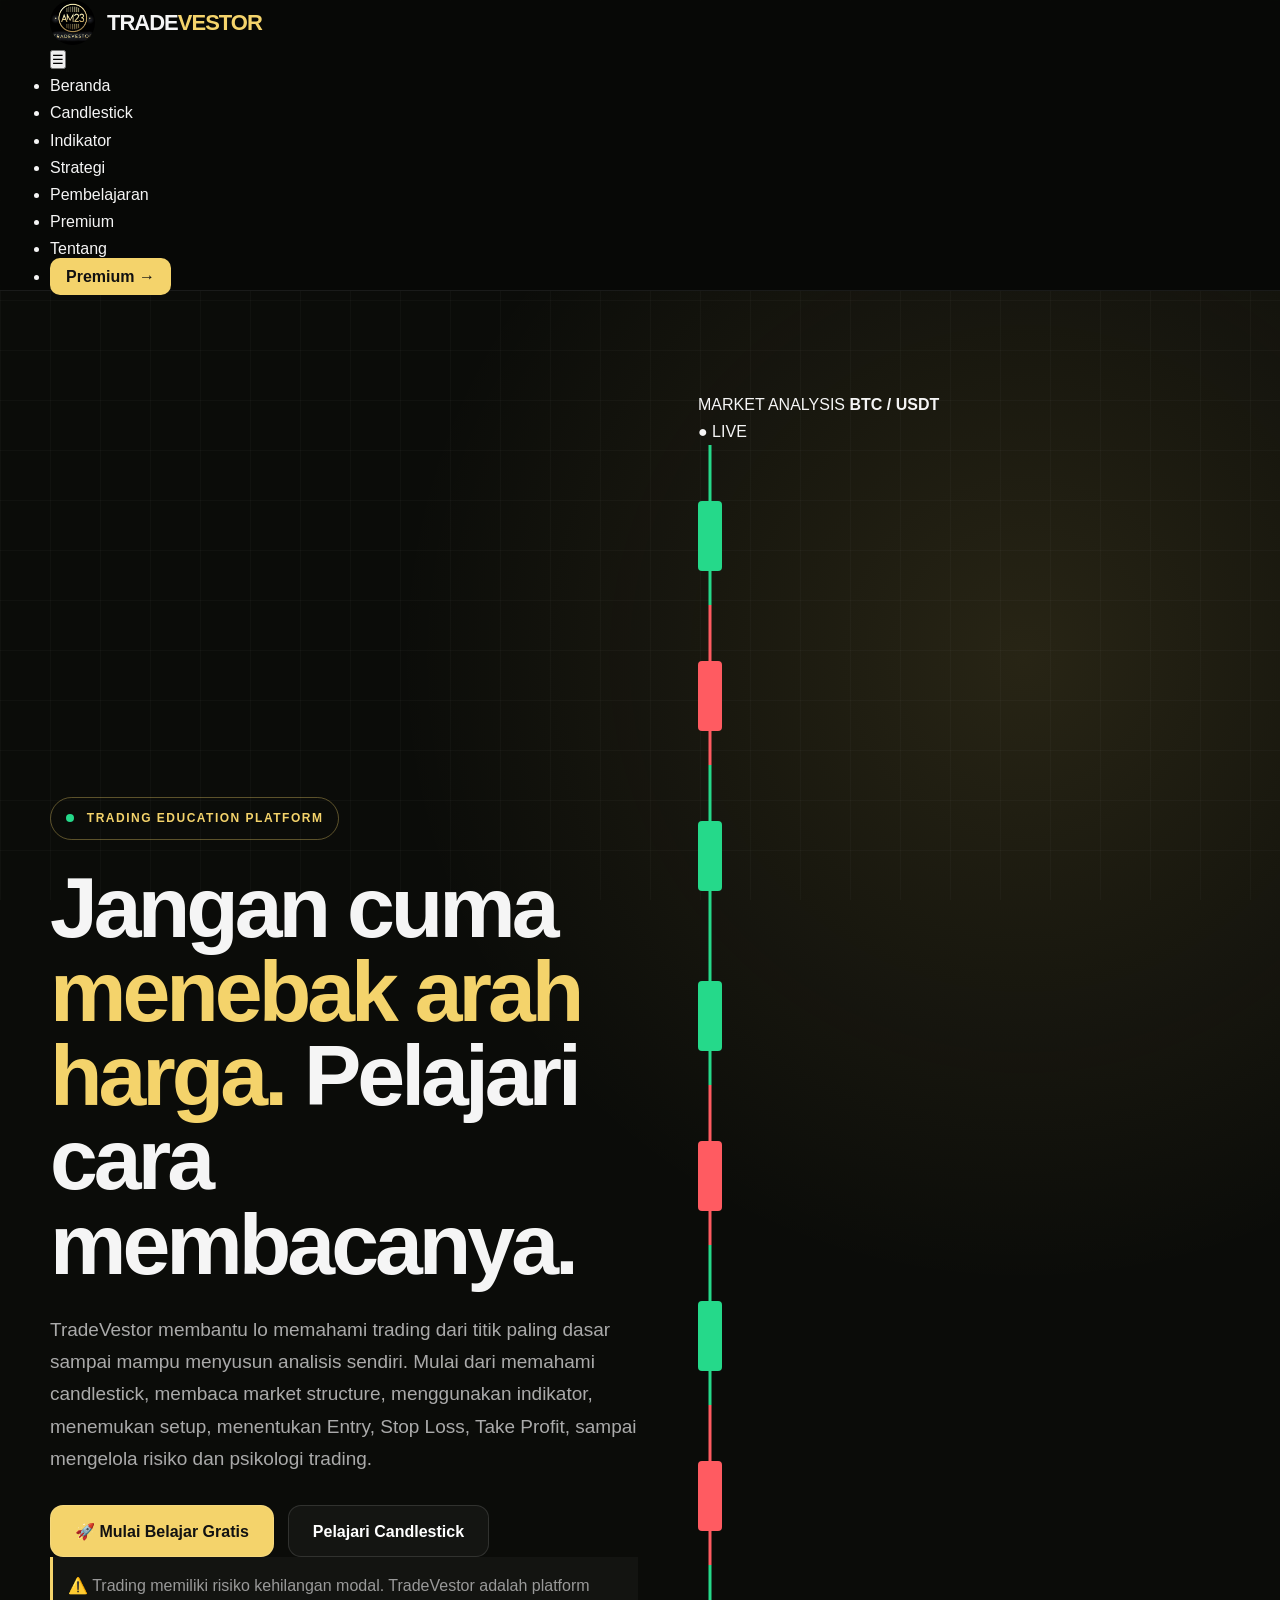
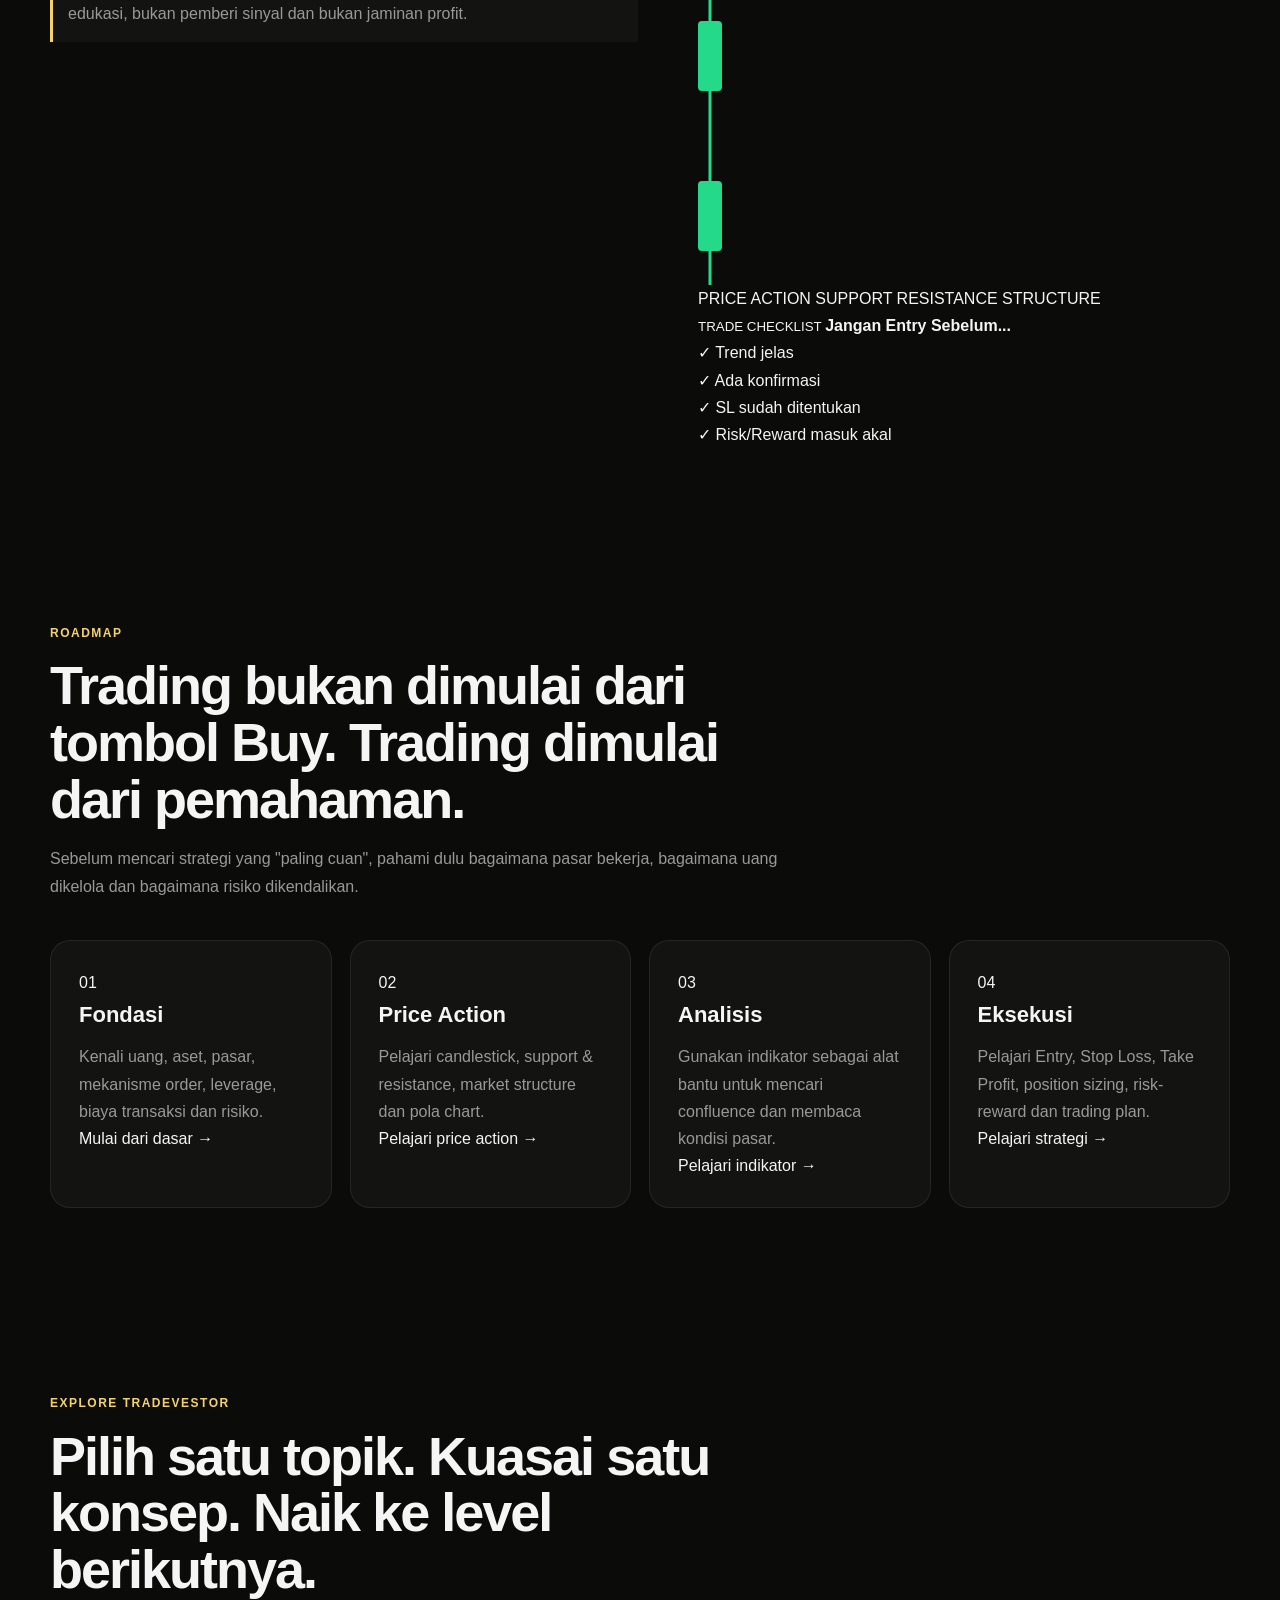
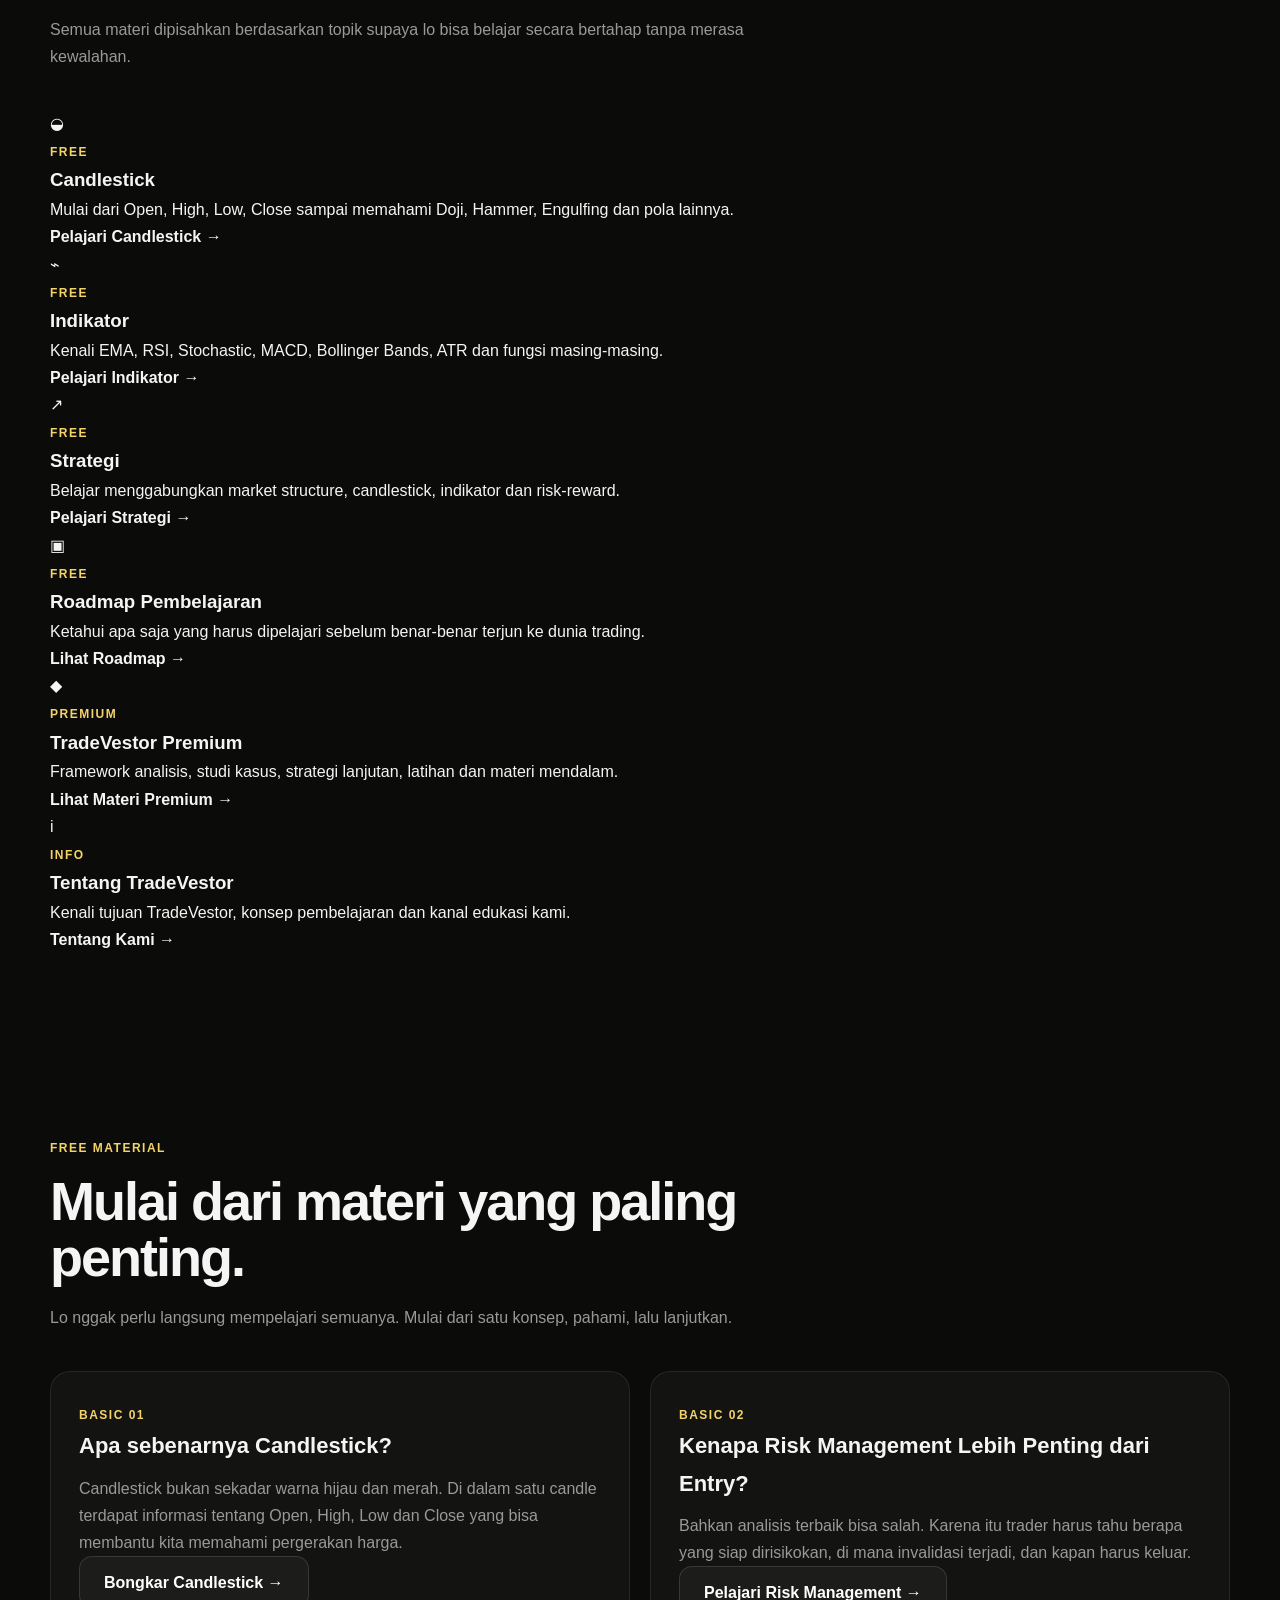
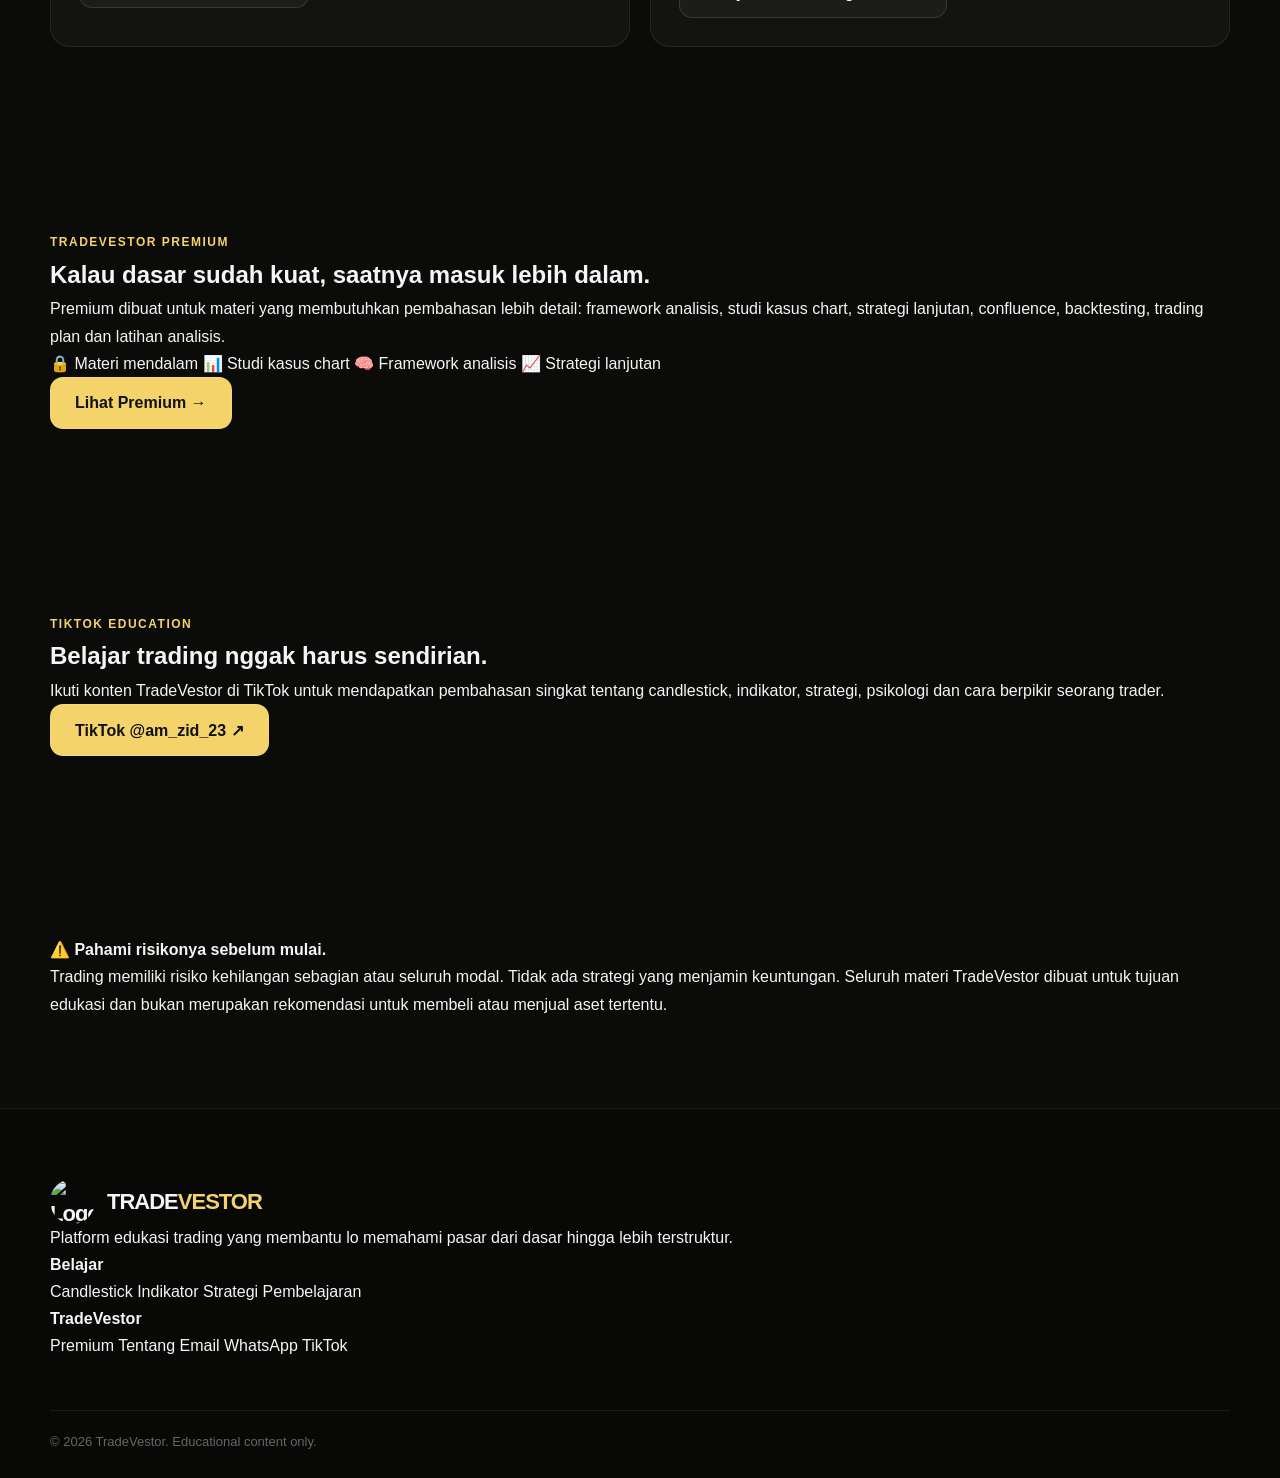
==== index.html @ 6dc88d43 "Update index.html Signed-off-by: Master023 <113614652+Master023@users.noreply.github.com>" ====
<!doctype html>
<html lang="id">
<head>
  <meta charset="UTF-8">
  <meta name="viewport" content="width=device-width, initial-scale=1.0">

  <title>TradeVestor — Belajar Trading dari Nol</title>

  <meta
    name="description"
    content="TradeVestor adalah platform edukasi trading untuk belajar candlestick, indikator, strategi, risk management, entry, Stop Loss, Take Profit dan psikologi trading dari dasar hingga tingkat lanjut."
  >

  <meta name="theme-color" content="#07070b">

  <link rel="icon" href="logo.jpg">
  <link rel="stylesheet" href="css/style.css">
</head>

<body>

<!-- =====================================================
     NAVBAR
===================================================== -->

<header class="navbar">

  <div class="container nav-container">

    <a href="index.html" class="brand">

      <img
        src="logo.jpg"
        alt="Logo TradeVestor"
      >

      <span>
        TRADE<b>VESTOR</b>
      </span>

    </a>

    <button
      class="menu-btn"
      id="menuBtn"
      aria-label="Buka menu"
    >
      ☰
    </button>

    <nav>

      <ul
        class="nav-links"
        id="navLinks"
      >

        <li>
          <a
            class="active"
            href="index.html"
          >
            Beranda
          </a>
        </li>

        <li>
          <a href="candlestick.html">
            Candlestick
          </a>
        </li>

        <li>
          <a href="indikator.html">
            Indikator
          </a>
        </li>

        <li>
          <a href="strategi.html">
            Strategi
          </a>
        </li>

        <li>
          <a href="pembelajaran.html">
            Pembelajaran
          </a>
        </li>

        <li>
          <a href="premium.html">
            Premium
          </a>
        </li>

        <li>
          <a href="tentang.html">
            Tentang
          </a>
        </li>

        <li>
          <a
            href="premium.html"
            class="nav-cta"
          >
            Premium →
          </a>
        </li>

      </ul>

    </nav>

  </div>

</header>


<!-- =====================================================
     MAIN
===================================================== -->

<main>


<!-- =====================================================
     HERO
===================================================== -->

<section class="hero">

  <div class="container hero-grid">

    <div class="hero-content reveal">

      <div class="eyebrow">

        <span class="dot"></span>

        TRADING EDUCATION PLATFORM

      </div>


      <h1>

        Jangan cuma
        <span class="gradient">
          menebak arah harga.
        </span>

        Pelajari cara membacanya.

      </h1>


      <p class="lead">

        TradeVestor membantu lo memahami trading
        dari titik paling dasar sampai mampu
        menyusun analisis sendiri.

        Mulai dari memahami candlestick,
        membaca market structure, menggunakan
        indikator, menemukan setup, menentukan
        Entry, Stop Loss, Take Profit,
        sampai mengelola risiko dan psikologi trading.

      </p>


      <div class="actions">

        <a
          href="pembelajaran.html"
          class="btn btn-primary"
        >
          🚀 Mulai Belajar Gratis
        </a>


        <a
          href="candlestick.html"
          class="btn btn-secondary"
        >
          Pelajari Candlestick
        </a>

      </div>


      <div class="notice">

        ⚠️ Trading memiliki risiko kehilangan modal.
        TradeVestor adalah platform edukasi,
        bukan pemberi sinyal dan bukan jaminan profit.

      </div>

    </div>


    <!-- HERO VISUAL -->

    <div class="hero-visual reveal">

      <div class="chart-card">

        <div class="chart-header">

          <div>

            <span>
              MARKET ANALYSIS
            </span>

            <strong>
              BTC / USDT
            </strong>

          </div>

          <div class="chart-status">
            ● LIVE
          </div>

        </div>


        <div class="chart-area">

          <div class="chart-grid"></div>


          <!-- Candle 1 -->

          <div class="candle candle-1">
            <span class="wick"></span>
            <span class="body"></span>
          </div>


          <!-- Candle 2 -->

          <div class="candle candle-2 red">
            <span class="wick"></span>
            <span class="body"></span>
          </div>


          <!-- Candle 3 -->

          <div class="candle candle-3">
            <span class="wick"></span>
            <span class="body"></span>
          </div>


          <!-- Candle 4 -->

          <div class="candle candle-4">
            <span class="wick"></span>
            <span class="body"></span>
          </div>


          <!-- Candle 5 -->

          <div class="candle candle-5 red">
            <span class="wick"></span>
            <span class="body"></span>
          </div>


          <!-- Candle 6 -->

          <div class="candle candle-6">
            <span class="wick"></span>
            <span class="body"></span>
          </div>


          <!-- Candle 7 -->

          <div class="candle candle-7 red">
            <span class="wick"></span>
            <span class="body"></span>
          </div>


          <!-- Candle 8 -->

          <div class="candle candle-8">
            <span class="wick"></span>
            <span class="body"></span>
          </div>


          <!-- Candle 9 -->

          <div class="candle candle-9">
            <span class="wick"></span>
            <span class="body"></span>
          </div>


          <div class="chart-line"></div>


          <div class="chart-point point-1"></div>
          <div class="chart-point point-2"></div>
          <div class="chart-point point-3"></div>

        </div>


        <div class="chart-footer">

          <span>
            PRICE ACTION
          </span>

          <span>
            SUPPORT
          </span>

          <span>
            RESISTANCE
          </span>

          <span>
            STRUCTURE
          </span>

        </div>

      </div>


      <!-- Floating Analysis Card -->

      <div class="floating-analysis">

        <small>
          TRADE CHECKLIST
        </small>

        <strong>
          Jangan Entry Sebelum...
        </strong>

        <div class="check">
          ✓ Trend jelas
        </div>

        <div class="check">
          ✓ Ada konfirmasi
        </div>

        <div class="check">
          ✓ SL sudah ditentukan
        </div>

        <div class="check">
          ✓ Risk/Reward masuk akal
        </div>

      </div>

    </div>

  </div>

</section>


<!-- =====================================================
     LEARNING PATH
===================================================== -->

<section class="section">

  <div class="container">

    <div class="section-head reveal">

      <span class="kicker">
        ROADMAP
      </span>

      <h2>
        Trading bukan dimulai dari tombol Buy.
        Trading dimulai dari pemahaman.
      </h2>

      <p>

        Sebelum mencari strategi yang "paling cuan",
        pahami dulu bagaimana pasar bekerja,
        bagaimana uang dikelola dan bagaimana
        risiko dikendalikan.

      </p>

    </div>


    <div class="grid-4">


      <div class="card reveal">

        <div class="number">
          01
        </div>

        <h3>
          Fondasi
        </h3>

        <p>

          Kenali uang, aset, pasar,
          mekanisme order, leverage,
          biaya transaksi dan risiko.

        </p>

        <a href="pembelajaran.html">
          Mulai dari dasar →
        </a>

      </div>


      <div class="card reveal">

        <div class="number">
          02
        </div>

        <h3>
          Price Action
        </h3>

        <p>

          Pelajari candlestick,
          support & resistance,
          market structure dan
          pola chart.

        </p>

        <a href="candlestick.html">
          Pelajari price action →
        </a>

      </div>


      <div class="card reveal">

        <div class="number">
          03
        </div>

        <h3>
          Analisis
        </h3>

        <p>

          Gunakan indikator sebagai
          alat bantu untuk mencari
          confluence dan membaca kondisi pasar.

        </p>

        <a href="indikator.html">
          Pelajari indikator →
        </a>

      </div>


      <div class="card reveal">

        <div class="number">
          04
        </div>

        <h3>
          Eksekusi
        </h3>

        <p>

          Pelajari Entry, Stop Loss,
          Take Profit, position sizing,
          risk-reward dan trading plan.

        </p>

        <a href="strategi.html">
          Pelajari strategi →
        </a>

      </div>

    </div>

  </div>

</section>


<!-- =====================================================
     MENU BELAJAR
===================================================== -->

<section class="section section-dark">

  <div class="container">

    <div class="section-head reveal">

      <span class="kicker">
        EXPLORE TRADEVESTOR
      </span>

      <h2>
        Pilih satu topik.
        Kuasai satu konsep.
        Naik ke level berikutnya.
      </h2>

      <p>

        Semua materi dipisahkan berdasarkan
        topik supaya lo bisa belajar secara
        bertahap tanpa merasa kewalahan.

      </p>

    </div>


    <div class="learning-grid">


      <!-- CANDLESTICK -->

      <a
        href="candlestick.html"
        class="learning-card reveal"
      >

        <div class="learning-icon">
          ◒
        </div>

        <span class="tag">
          FREE
        </span>

        <h3>
          Candlestick
        </h3>

        <p>

          Mulai dari Open, High, Low,
          Close sampai memahami Doji,
          Hammer, Engulfing dan pola lainnya.

        </p>

        <strong>
          Pelajari Candlestick →
        </strong>

      </a>


      <!-- INDIKATOR -->

      <a
        href="indikator.html"
        class="learning-card reveal"
      >

        <div class="learning-icon">
          ⌁
        </div>

        <span class="tag">
          FREE
        </span>

        <h3>
          Indikator
        </h3>

        <p>

          Kenali EMA, RSI, Stochastic,
          MACD, Bollinger Bands, ATR
          dan fungsi masing-masing.

        </p>

        <strong>
          Pelajari Indikator →
        </strong>

      </a>


      <!-- STRATEGI -->

      <a
        href="strategi.html"
        class="learning-card reveal"
      >

        <div class="learning-icon">
          ↗
        </div>

        <span class="tag">
          FREE
        </span>

        <h3>
          Strategi
        </h3>

        <p>

          Belajar menggabungkan
          market structure, candlestick,
          indikator dan risk-reward.

        </p>

        <strong>
          Pelajari Strategi →
        </strong>

      </a>


      <!-- PEMBELAJARAN -->

      <a
        href="pembelajaran.html"
        class="learning-card reveal"
      >

        <div class="learning-icon">
          ▣
        </div>

        <span class="tag">
          FREE
        </span>

        <h3>
          Roadmap Pembelajaran
        </h3>

        <p>

          Ketahui apa saja yang harus
          dipelajari sebelum benar-benar
          terjun ke dunia trading.

        </p>

        <strong>
          Lihat Roadmap →
        </strong>

      </a>


      <!-- PREMIUM -->

      <a
        href="premium.html"
        class="learning-card premium-card reveal"
      >

        <div class="learning-icon">
          ◆
        </div>

        <span class="tag premium-tag">
          PREMIUM
        </span>

        <h3>
          TradeVestor Premium
        </h3>

        <p>

          Framework analisis,
          studi kasus, strategi lanjutan,
          latihan dan materi mendalam.

        </p>

        <strong>
          Lihat Materi Premium →
        </strong>

      </a>


      <!-- TENTANG -->

      <a
        href="tentang.html"
        class="learning-card reveal"
      >

        <div class="learning-icon">
          i
        </div>

        <span class="tag">
          INFO
        </span>

        <h3>
          Tentang TradeVestor
        </h3>

        <p>

          Kenali tujuan TradeVestor,
          konsep pembelajaran dan
          kanal edukasi kami.

        </p>

        <strong>
          Tentang Kami →
        </strong>

      </a>

    </div>

  </div>

</section>


<!-- =====================================================
     FREE MATERIAL
===================================================== -->

<section class="section">

  <div class="container">

    <div class="section-head reveal">

      <span class="kicker">
        FREE MATERIAL
      </span>

      <h2>
        Mulai dari materi yang
        paling penting.
      </h2>

      <p>

        Lo nggak perlu langsung mempelajari
        semuanya. Mulai dari satu konsep,
        pahami, lalu lanjutkan.

      </p>

    </div>


    <div class="split">


      <article class="article reveal">

        <span class="tag">
          BASIC 01
        </span>

        <h3>
          Apa sebenarnya Candlestick?
        </h3>

        <p>

          Candlestick bukan sekadar warna
          hijau dan merah.

          Di dalam satu candle terdapat
          informasi tentang Open, High,
          Low dan Close yang bisa membantu
          kita memahami pergerakan harga.

        </p>

        <a
          href="candlestick.html"
          class="btn btn-secondary"
        >
          Bongkar Candlestick →
        </a>

      </article>


      <article class="article reveal">

        <span class="tag">
          BASIC 02
        </span>

        <h3>
          Kenapa Risk Management
          Lebih Penting dari Entry?
        </h3>

        <p>

          Bahkan analisis terbaik bisa salah.

          Karena itu trader harus tahu
          berapa yang siap dirisikokan,
          di mana invalidasi terjadi,
          dan kapan harus keluar.

        </p>

        <a
          href="strategi.html#risk"
          class="btn btn-secondary"
        >
          Pelajari Risk Management →
        </a>

      </article>

    </div>

  </div>

</section>


<!-- =====================================================
     PREMIUM TEASER
===================================================== -->

<section class="section premium-section">

  <div class="container">

    <div class="premium-box reveal">

      <span class="kicker">
        TRADEVESTOR PREMIUM
      </span>

      <h2>
        Kalau dasar sudah kuat,
        saatnya masuk lebih dalam.
      </h2>

      <p>

        Premium dibuat untuk materi yang
        membutuhkan pembahasan lebih detail:

        framework analisis, studi kasus chart,
        strategi lanjutan, confluence,
        backtesting, trading plan dan
        latihan analisis.

      </p>


      <div class="premium-features">

        <span>🔒 Materi mendalam</span>

        <span>📊 Studi kasus chart</span>

        <span>🧠 Framework analisis</span>

        <span>📈 Strategi lanjutan</span>

      </div>


      <a
        href="premium.html"
        class="btn btn-primary"
      >
        Lihat Premium →
      </a>

    </div>

  </div>

</section>


<!-- =====================================================
     TIKTOK
===================================================== -->

<section class="section">

  <div class="container">

    <div class="social-box reveal">

      <div>

        <span class="kicker">
          TIKTOK EDUCATION
        </span>

        <h2>
          Belajar trading
          nggak harus sendirian.
        </h2>

        <p>

          Ikuti konten TradeVestor di TikTok
          untuk mendapatkan pembahasan singkat
          tentang candlestick, indikator,
          strategi, psikologi dan cara berpikir
          seorang trader.

        </p>

      </div>


      <a
        href="https://www.tiktok.com/@am_zid_23"
        target="_blank"
        rel="noopener"
        class="btn btn-primary"
      >
        TikTok @am_zid_23 ↗
      </a>

    </div>

  </div>

</section>


<!-- =====================================================
     DISCLAIMER
===================================================== -->

<section class="section disclaimer-section">

  <div class="container">

    <div class="disclaimer">

      <strong>
        ⚠️ Pahami risikonya sebelum mulai.
      </strong>

      <p>

        Trading memiliki risiko kehilangan
        sebagian atau seluruh modal.
        Tidak ada strategi yang menjamin
        keuntungan.

        Seluruh materi TradeVestor dibuat
        untuk tujuan edukasi dan bukan
        merupakan rekomendasi untuk membeli
        atau menjual aset tertentu.

      </p>

    </div>

  </div>

</section>

</main>


<!-- =====================================================
     FOOTER
===================================================== -->

<footer>

  <div class="container">

    <div class="footer-grid">


      <div class="footer-brand">

        <a
          href="index.html"
          class="brand"
        >

          <img
            src="assets/logo.jpg"
            alt="Logo TradeVestor"
          >

          <span>
            TRADE<b>VESTOR</b>
          </span>

        </a>


        <p>

          Platform edukasi trading
          yang membantu lo memahami pasar
          dari dasar hingga lebih terstruktur.

        </p>

      </div>


      <div>

        <h4>
          Belajar
        </h4>

        <a href="candlestick.html">
          Candlestick
        </a>

        <a href="indikator.html">
          Indikator
        </a>

        <a href="strategi.html">
          Strategi
        </a>

        <a href="pembelajaran.html">
          Pembelajaran
        </a>

      </div>


      <div>

        <h4>
          TradeVestor
        </h4>

        <a href="premium.html">
          Premium
        </a>

        <a href="tentang.html">
          Tentang
        </a>

        <a
          href="mailto:startingfromzero95@gmail.com"
        >
          Email
        </a>

        <a
          href="https://wa.me/6285872061255"
          target="_blank"
          rel="noopener"
        >
          WhatsApp
        </a>

        <a
          href="https://www.tiktok.com/@am_zid_23"
          target="_blank"
          rel="noopener"
        >
          TikTok
        </a>

      </div>

    </div>


    <div class="copyright">

      © 2026 TradeVestor.
      Educational content only.

    </div>

  </div>

</footer>


<!-- =====================================================
     JAVASCRIPT
===================================================== -->

<script src="js/script.js"></script>

</body>
</html>
---- css/style.css ----
* {
    box-sizing: border-box;
    margin: 0;
    padding: 0;
}

html {
    scroll-behavior: smooth;
}

body {
    font-family: Arial, Helvetica, sans-serif;
    background: #0b0c09;
    color: #f5f5f5;
    line-height: 1.7;
}

a {
    color: inherit;
    text-decoration: none;
}

img {
    max-width: 100%;
    display: block;
}

.container {
    width: min(1180px, calc(100% - 40px));
    margin: auto;
}

/* =========================
   NAVBAR
========================= */

header {
    position: sticky;
    top: 0;
    z-index: 1000;
    background: rgba(8, 9, 7, .94);
    border-bottom: 1px solid rgba(255,255,255,.08);
    backdrop-filter: blur(15px);
}

.nav {
    min-height: 76px;
    display: flex;
    align-items: center;
    justify-content: space-between;
    gap: 20px;
}

.brand {
    display: flex;
    align-items: center;
    gap: 12px;
    font-size: 22px;
    font-weight: 900;
    letter-spacing: -1px;
}

.brand img {
    width: 45px;
    height: 45px;
    object-fit: cover;
    border-radius: 50%;
}

.brand b {
    color: #f4d36b;
}

.navlinks {
    list-style: none;
    display: flex;
    align-items: center;
    gap: 22px;
}

.navlinks a {
    color: #ddd;
    font-size: 14px;
    transition: .25s;
}

.navlinks a:hover,
.navlinks .active {
    color: #f4d36b;
}

.nav-cta {
    padding: 10px 16px;
    border-radius: 10px;
    background: #f4d36b;
    color: #111 !important;
    font-weight: 700;
}

.menu {
    display: none;
    border: 0;
    background: transparent;
    color: white;
    font-size: 30px;
    cursor: pointer;
}

/* =========================
   HERO
========================= */

.hero {
    padding: 100px 0 80px;
    background:
        radial-gradient(circle at 80% 20%, rgba(244,211,107,.12), transparent 35%),
        #0b0c09;
}

.hero-grid {
    display: grid;
    grid-template-columns: 1.05fr .95fr;
    align-items: center;
    gap: 60px;
}

.eyebrow,
.kicker,
.tag {
    display: inline-block;
    color: #f4d36b;
    font-weight: 800;
    text-transform: uppercase;
    letter-spacing: 1.5px;
    font-size: 12px;
}

.eyebrow {
    padding: 10px 15px;
    border: 1px solid rgba(244,211,107,.35);
    border-radius: 999px;
}

.dot {
    display: inline-block;
    width: 8px;
    height: 8px;
    margin-right: 8px;
    border-radius: 50%;
    background: #25d98a;
}

h1 {
    margin-top: 25px;
    font-size: clamp(48px, 7vw, 86px);
    line-height: .98;
    letter-spacing: -4px;
}

.gradient {
    color: #f4d36b;
}

.lead {
    margin-top: 28px;
    max-width: 700px;
    color: #aaa;
    font-size: 19px;
}

.actions {
    display: flex;
    flex-wrap: wrap;
    gap: 14px;
    margin-top: 30px;
}

.btn {
    display: inline-flex;
    justify-content: center;
    align-items: center;
    min-height: 52px;
    padding: 0 24px;
    border-radius: 13px;
    font-weight: 800;
    cursor: pointer;
    border: 1px solid rgba(255,255,255,.12);
}

.btn-primary {
    background: #f4d36b;
    color: #111;
}

.btn-secondary {
    background: rgba(255,255,255,.04);
    color: white;
}

.btn-outline {
    background: transparent;
    color: white;
}

.notice {
    padding: 15px;
    border-left: 3px solid #f4d36b;
    color: #999;
    background: rgba(255,255,255,.03);
}

/* =========================
   CHART
========================= */

.hero-card {
    border: 1px solid rgba(255,255,255,.1);
    border-radius: 25px;
    overflow: hidden;
    background: #10120e;
}

.chart-wrap {
    position: relative;
    min-height: 420px;
    overflow: hidden;
    padding: 30px;
    background: #0d0f0d;
}

.chart-grid {
    position: absolute;
    inset: 0;
    opacity: .5;
    background-image:
        linear-gradient(rgba(255,255,255,.05) 1px, transparent 1px),
        linear-gradient(90deg, rgba(255,255,255,.05) 1px, transparent 1px);
    background-size: 50px 50px;
}

.chart-badge {
    position: relative;
    z-index: 3;
    color: #f4d36b;
    font-size: 12px;
    font-weight: 800;
    letter-spacing: 1.5px;
}

/* CANDLESTICK */

.candles {
    position: absolute;
    left: 40px;
    right: 40px;
    bottom: 55px;
    height: 280px;

    display: flex;
    flex-direction: row;
    align-items: flex-end;
    justify-content: space-around;
    gap: 15px;

    z-index: 2;
}

.candle {
    position: relative;
    width: 24px;
    height: 160px;
    flex: 0 0 24px;
}

.candle .wick {
    position: absolute;
    left: 50%;
    top: 0;
    bottom: 0;
    width: 3px;
    transform: translateX(-50%);
    background: #25d98a;
}

.candle .body {
    position: absolute;
    left: 50%;
    top: 35%;
    width: 24px;
    height: 70px;
    transform: translateX(-50%);
    border-radius: 4px;
    background: #25d98a;
}

.candle.red .wick,
.candle.red .body {
    background: #ff5b61;
}

.c1 { height: 180px; }
.c2 { height: 230px; }
.c3 { height: 140px; }
.c4 { height: 210px; }
.c5 { height: 170px; }
.c6 { height: 250px; }
.c7 { height: 130px; }
.c8 { height: 200px; }
.c9 { height: 160px; }

.chart-label {
    position: absolute;
    left: 30px;
    bottom: 20px;
    color: #777;
    font-size: 12px;
}

/* =========================
   STATBAR
========================= */

.statbar {
    display: grid;
    grid-template-columns: repeat(3, 1fr);
}

.mini {
    padding: 20px;
    border-right: 1px solid rgba(255,255,255,.08);
}

.mini strong {
    display: block;
    color: #f4d36b;
    font-size: 20px;
}

.mini span {
    color: #aaa;
    font-size: 13px;
}

/* =========================
   SECTION
========================= */

.section {
    padding: 90px 0;
}

.section-head {
    max-width: 750px;
    margin-bottom: 40px;
}

.section-head h2 {
    margin-top: 12px;
    font-size: clamp(32px, 5vw, 54px);
    line-height: 1.05;
    letter-spacing: -2px;
}

.section-head p {
    margin-top: 18px;
    color: #999;
}

/* =========================
   CARD
========================= */

.grid-4 {
    display: grid;
    grid-template-columns: repeat(4, 1fr);
    gap: 18px;
}

.grid-3 {
    display: grid;
    grid-template-columns: repeat(3, 1fr);
    gap: 18px;
}

.card,
.article {
    padding: 28px;
    border-radius: 20px;
    background: rgba(255,255,255,.035);
    border: 1px solid rgba(255,255,255,.08);
    transition: .25s;
}

.card:hover {
    transform: translateY(-5px);
    border-color: rgba(244,211,107,.35);
}

.card .icon {
    color: #f4d36b;
    font-size: 25px;
    font-weight: 900;
    margin-bottom: 20px;
}

.card h3,
.article h3 {
    font-size: 22px;
    margin-bottom: 10px;
}

.card p,
.article p {
    color: #999;
}

.split {
    display: grid;
    grid-template-columns: repeat(2, 1fr);
    gap: 20px;
}

/* =========================
   FOOTER
========================= */

footer {
    padding: 70px 0 25px;
    border-top: 1px solid rgba(255,255,255,.08);
    background: #080907;
}

.footer {
    display: grid;
    grid-template-columns: 2fr 1fr 1fr;
    gap: 50px;
}

.footer h4 {
    margin-bottom: 15px;
    color: #f4d36b;
}

.footer a {
    display: block;
    margin-bottom: 8px;
    color: #999;
}

.copyright {
    margin-top: 50px;
    padding-top: 20px;
    border-top: 1px solid rgba(255,255,255,.08);
    color: #666;
    font-size: 13px;
}

/* =========================
   MOBILE
========================= */

@media (max-width: 850px) {

    .navlinks {
        display: none;
        position: absolute;
        top: 76px;
        left: 0;
        right: 0;
        padding: 20px;
        flex-direction: column;
        align-items: stretch;
        background: #0b0c09;
        border-bottom: 1px solid rgba(255,255,255,.1);
    }

    .navlinks.show {
        display: flex;
    }

    .menu {
        display: block;
    }

    .hero-grid {
        grid-template-columns: 1fr;
    }

    .grid-4 {
        grid-template-columns: repeat(2, 1fr);
    }

    .grid-3 {
        grid-template-columns: repeat(2, 1fr);
    }

    .footer {
        grid-template-columns: 1fr 1fr;
    }
}

@media (max-width: 600px) {

    .container {
        width: min(100% - 28px, 1180px);
    }

    .hero {
        padding: 65px 0;
    }

    h1 {
        font-size: 48px;
        letter-spacing: -2px;
    }

    .lead {
        font-size: 17px;
    }

    .actions {
        flex-direction: column;
    }

    .btn {
        width: 100%;
    }

    .grid-4,
    .grid-3,
    .split,
    .footer {
        grid-template-columns: 1fr;
    }

    .chart-wrap {
        min-height: 350px;
        padding: 20px;
    }

    .candles {
        left: 20px;
        right: 20px;
        bottom: 45px;
        height: 230px;
        gap: 8px;
    }

    .candle {
        width: 18px;
        flex-basis: 18px;
    }

    .candle .body {
        width: 18px;
    }

    .candle .wick {
        width: 2px;
    }

    .statbar {
        grid-template-columns: 1fr;
    }

    .mini {
        border-right: 0;
        border-bottom: 1px solid rgba(255,255,255,.08);
    }
}
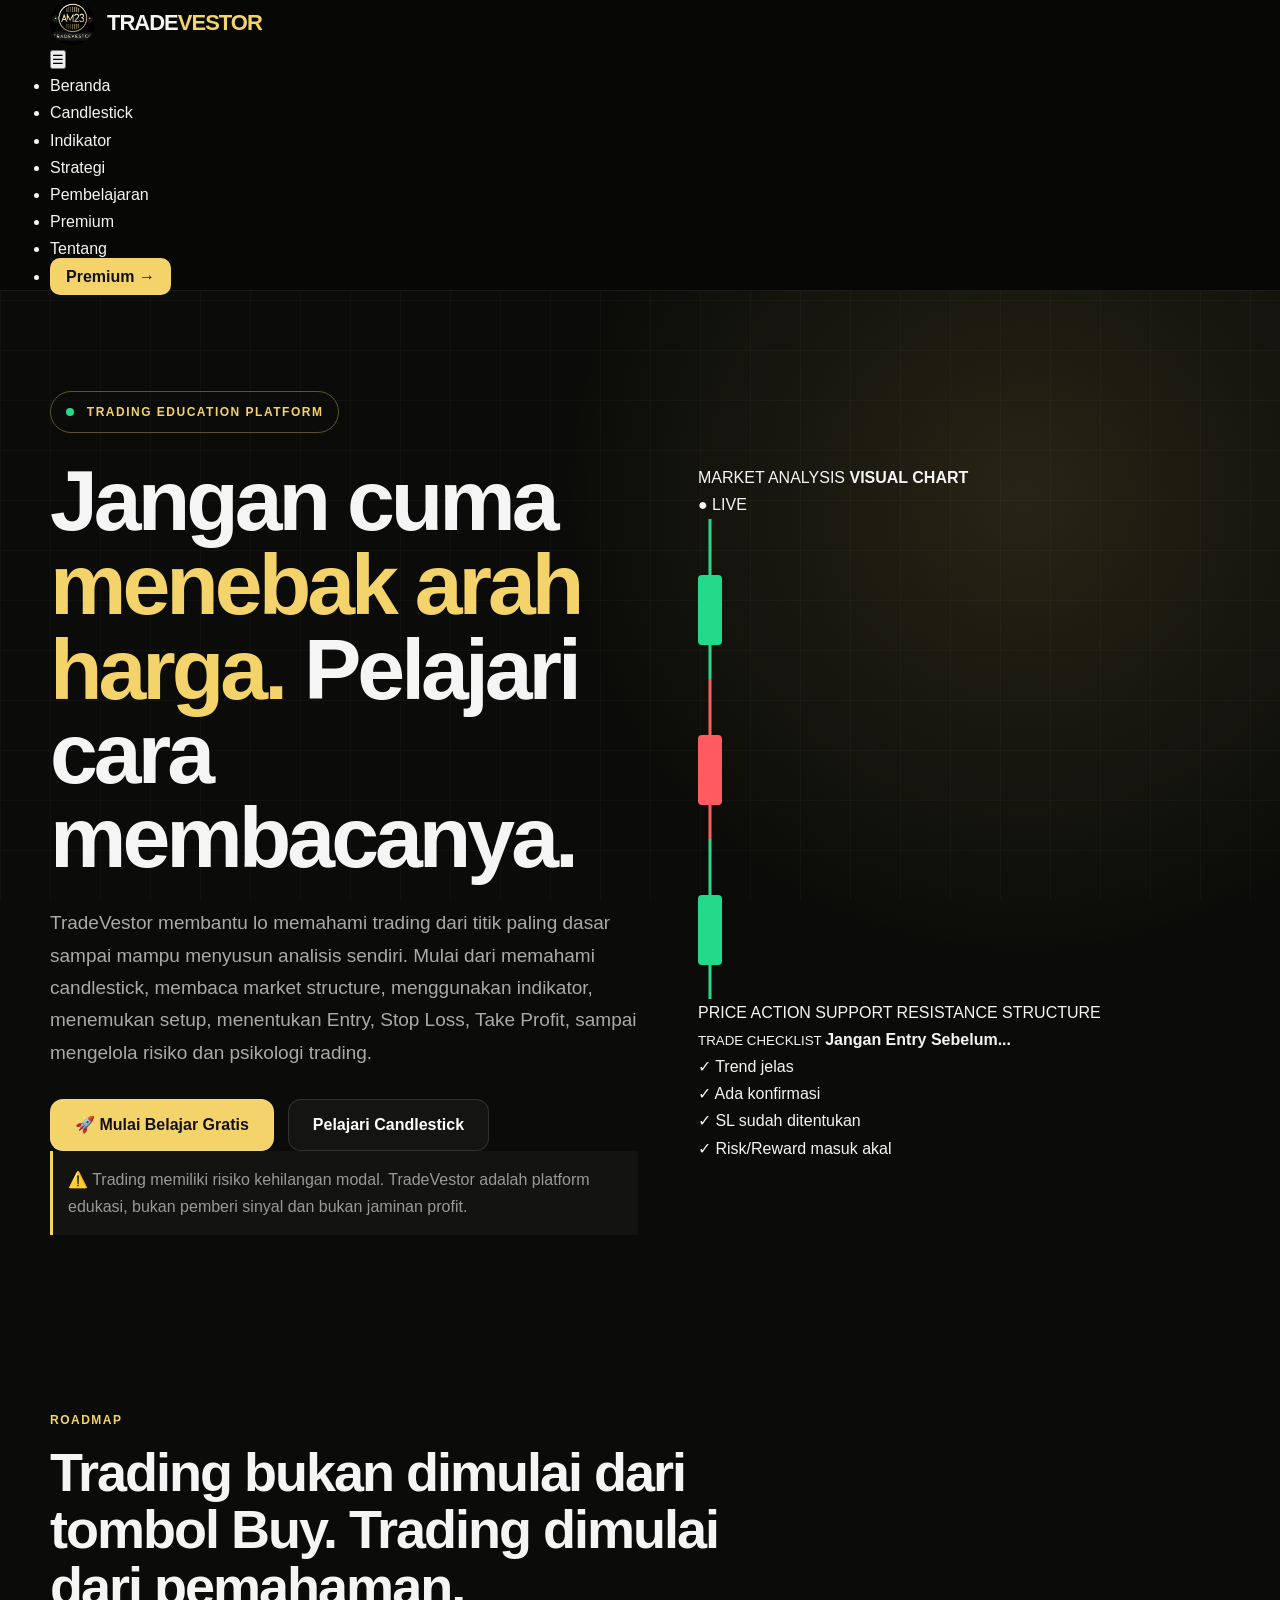
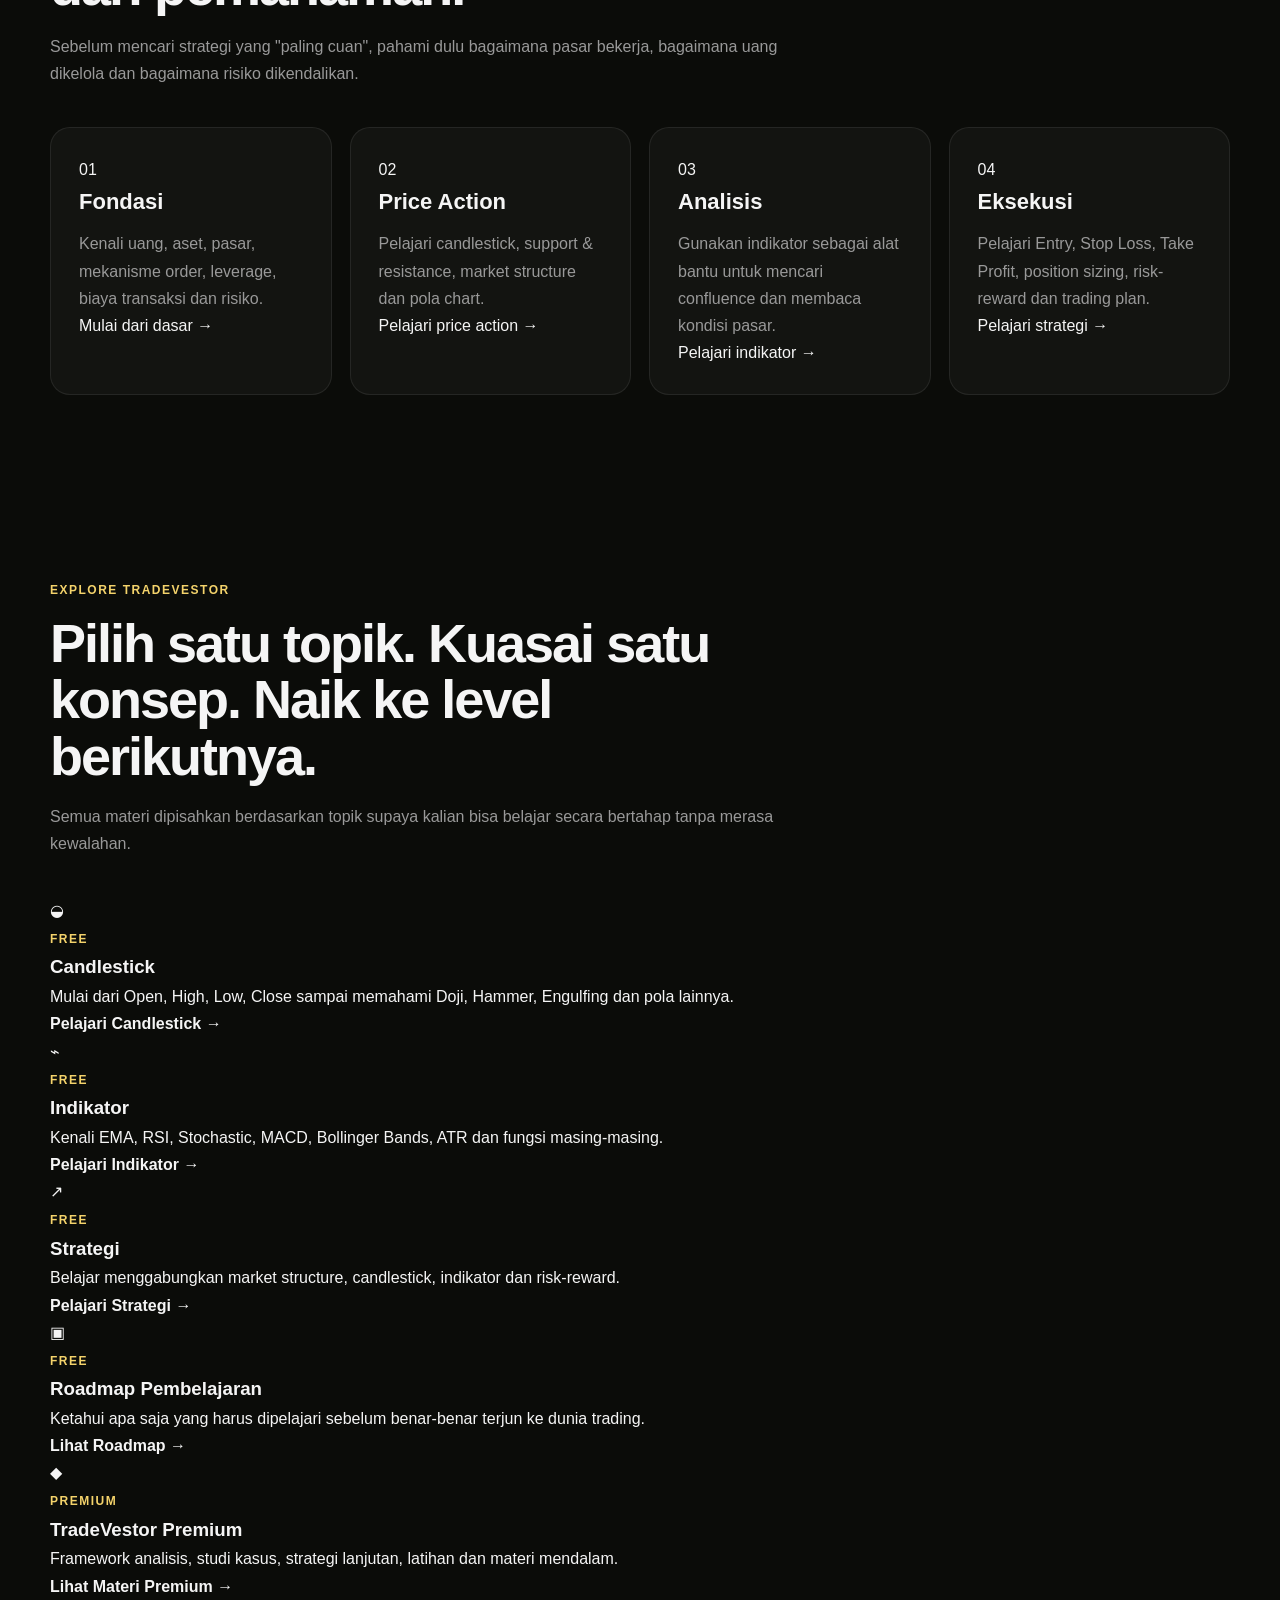
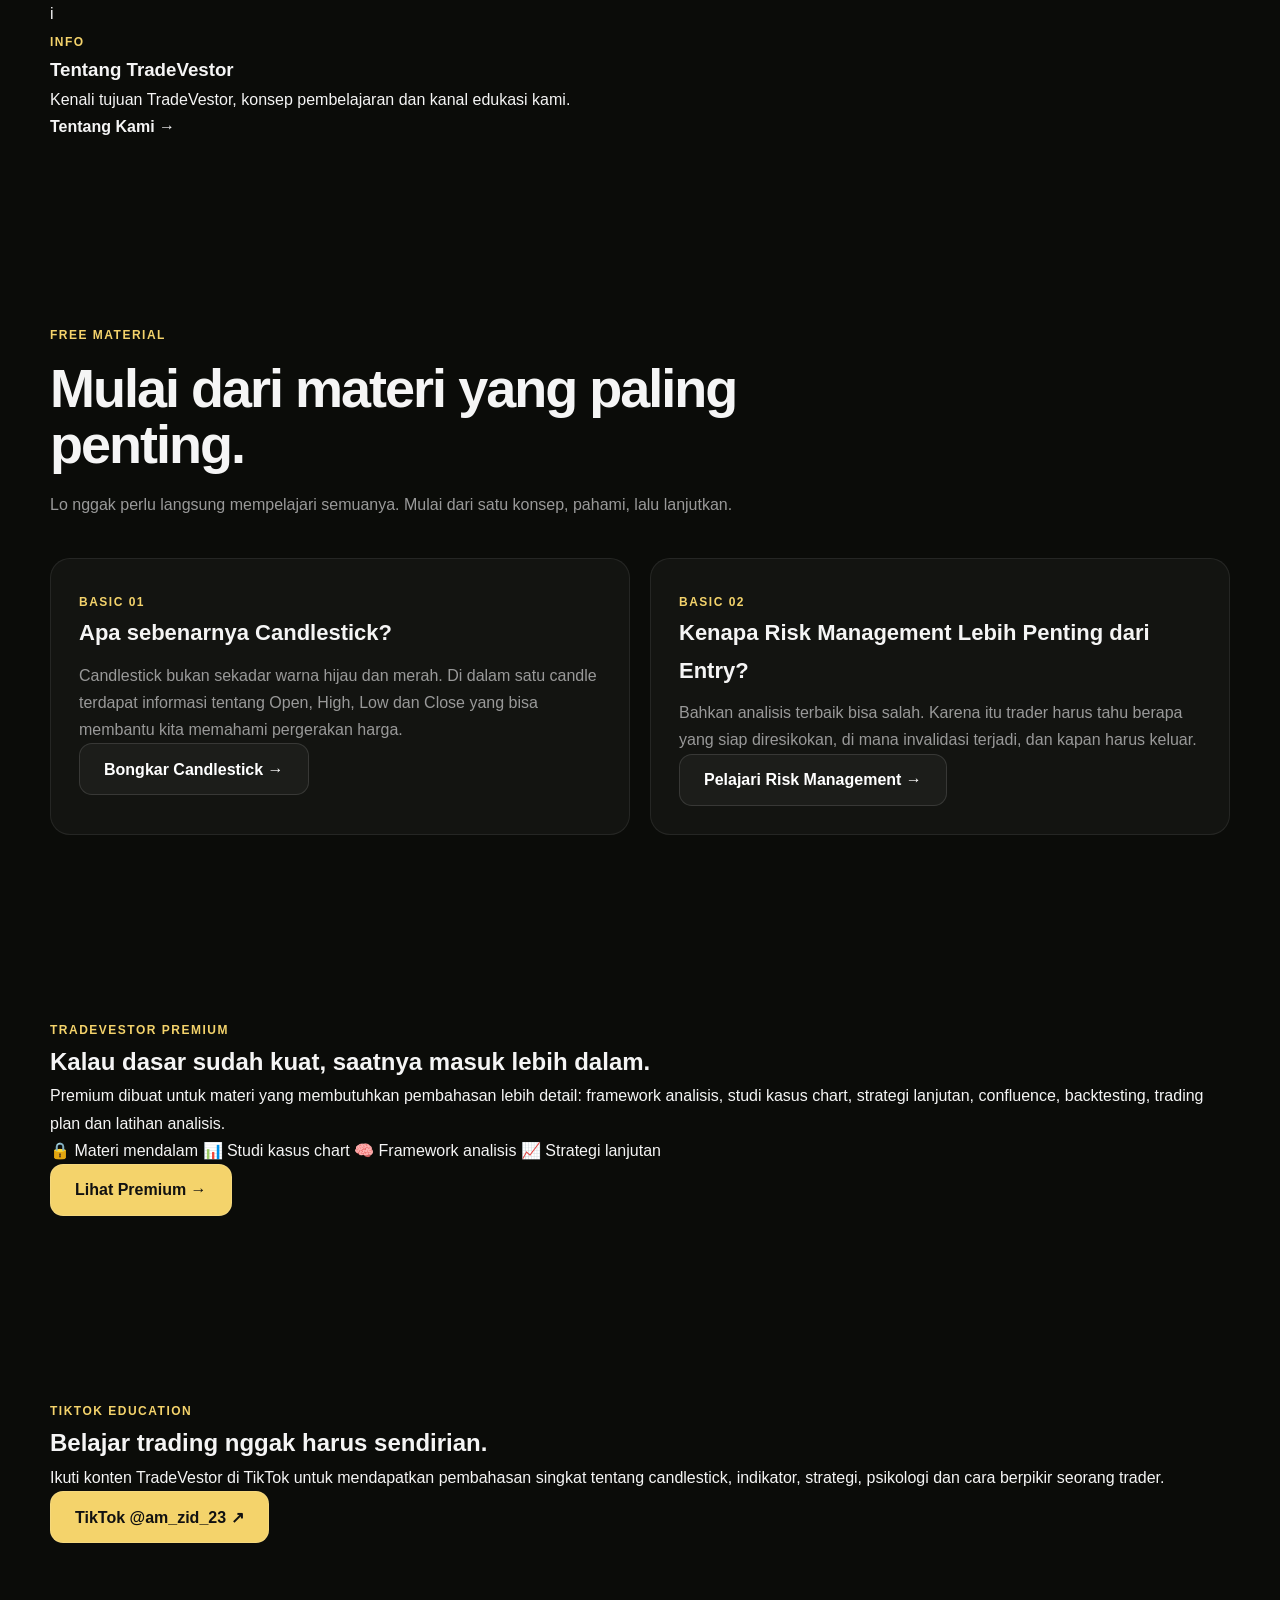
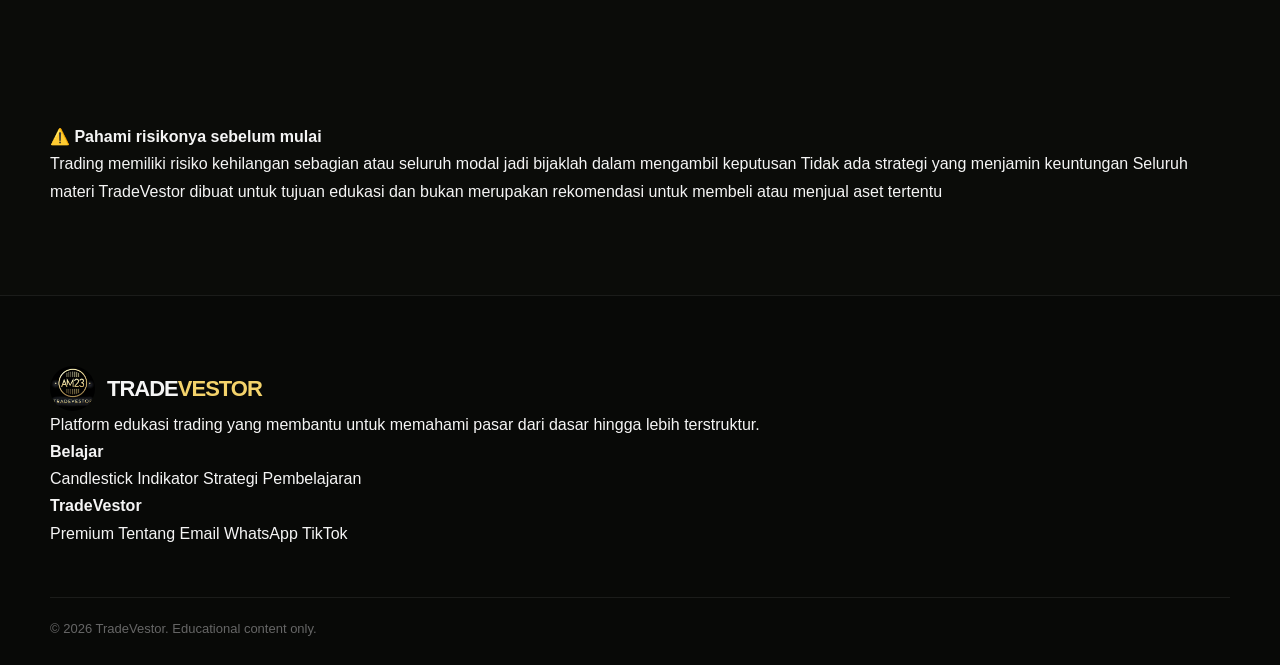
==== commit bfc75d8f: "Update index.html Signed-off-by: Master023 <113614652+Master023@users.noreply.github.com>" ====
--- a/index.html
+++ b/index.html
@@ -217,7 +217,7 @@
             </span>
 
             <strong>
-              BTC / USDT
+              VISUAL CHART
             </strong>
 
           </div>
@@ -253,54 +253,6 @@
           <!-- Candle 3 -->
 
           <div class="candle candle-3">
-            <span class="wick"></span>
-            <span class="body"></span>
-          </div>
-
-
-          <!-- Candle 4 -->
-
-          <div class="candle candle-4">
-            <span class="wick"></span>
-            <span class="body"></span>
-          </div>
-
-
-          <!-- Candle 5 -->
-
-          <div class="candle candle-5 red">
-            <span class="wick"></span>
-            <span class="body"></span>
-          </div>
-
-
-          <!-- Candle 6 -->
-
-          <div class="candle candle-6">
-            <span class="wick"></span>
-            <span class="body"></span>
-          </div>
-
-
-          <!-- Candle 7 -->
-
-          <div class="candle candle-7 red">
-            <span class="wick"></span>
-            <span class="body"></span>
-          </div>
-
-
-          <!-- Candle 8 -->
-
-          <div class="candle candle-8">
-            <span class="wick"></span>
-            <span class="body"></span>
-          </div>
-
-
-          <!-- Candle 9 -->
-
-          <div class="candle candle-9">
             <span class="wick"></span>
             <span class="body"></span>
           </div>
@@ -540,7 +492,7 @@
       <p>
 
         Semua materi dipisahkan berdasarkan
-        topik supaya lo bisa belajar secara
+        topik supaya kalian bisa belajar secara
         bertahap tanpa merasa kewalahan.
 
       </p>
@@ -842,7 +794,7 @@
           Bahkan analisis terbaik bisa salah.
 
           Karena itu trader harus tahu
-          berapa yang siap dirisikokan,
+          berapa yang siap diresikokan,
           di mana invalidasi terjadi,
           dan kapan harus keluar.
 
@@ -984,20 +936,21 @@
     <div class="disclaimer">
 
       <strong>
-        ⚠️ Pahami risikonya sebelum mulai.
+        ⚠️ Pahami risikonya sebelum mulai
       </strong>
 
       <p>
 
         Trading memiliki risiko kehilangan
-        sebagian atau seluruh modal.
+        sebagian atau seluruh modal
+        jadi bijaklah dalam mengambil keputusan
         Tidak ada strategi yang menjamin
-        keuntungan.
+        keuntungan
 
         Seluruh materi TradeVestor dibuat
         untuk tujuan edukasi dan bukan
         merupakan rekomendasi untuk membeli
-        atau menjual aset tertentu.
+        atau menjual aset tertentu
 
       </p>
 
@@ -1029,7 +982,7 @@
         >
 
           <img
-            src="assets/logo.jpg"
+            src="logo.jpg"
             alt="Logo TradeVestor"
           >
 
@@ -1043,7 +996,7 @@
         <p>
 
           Platform edukasi trading
-          yang membantu lo memahami pasar
+          yang membantu untuk memahami pasar
           dari dasar hingga lebih terstruktur.
 
         </p>
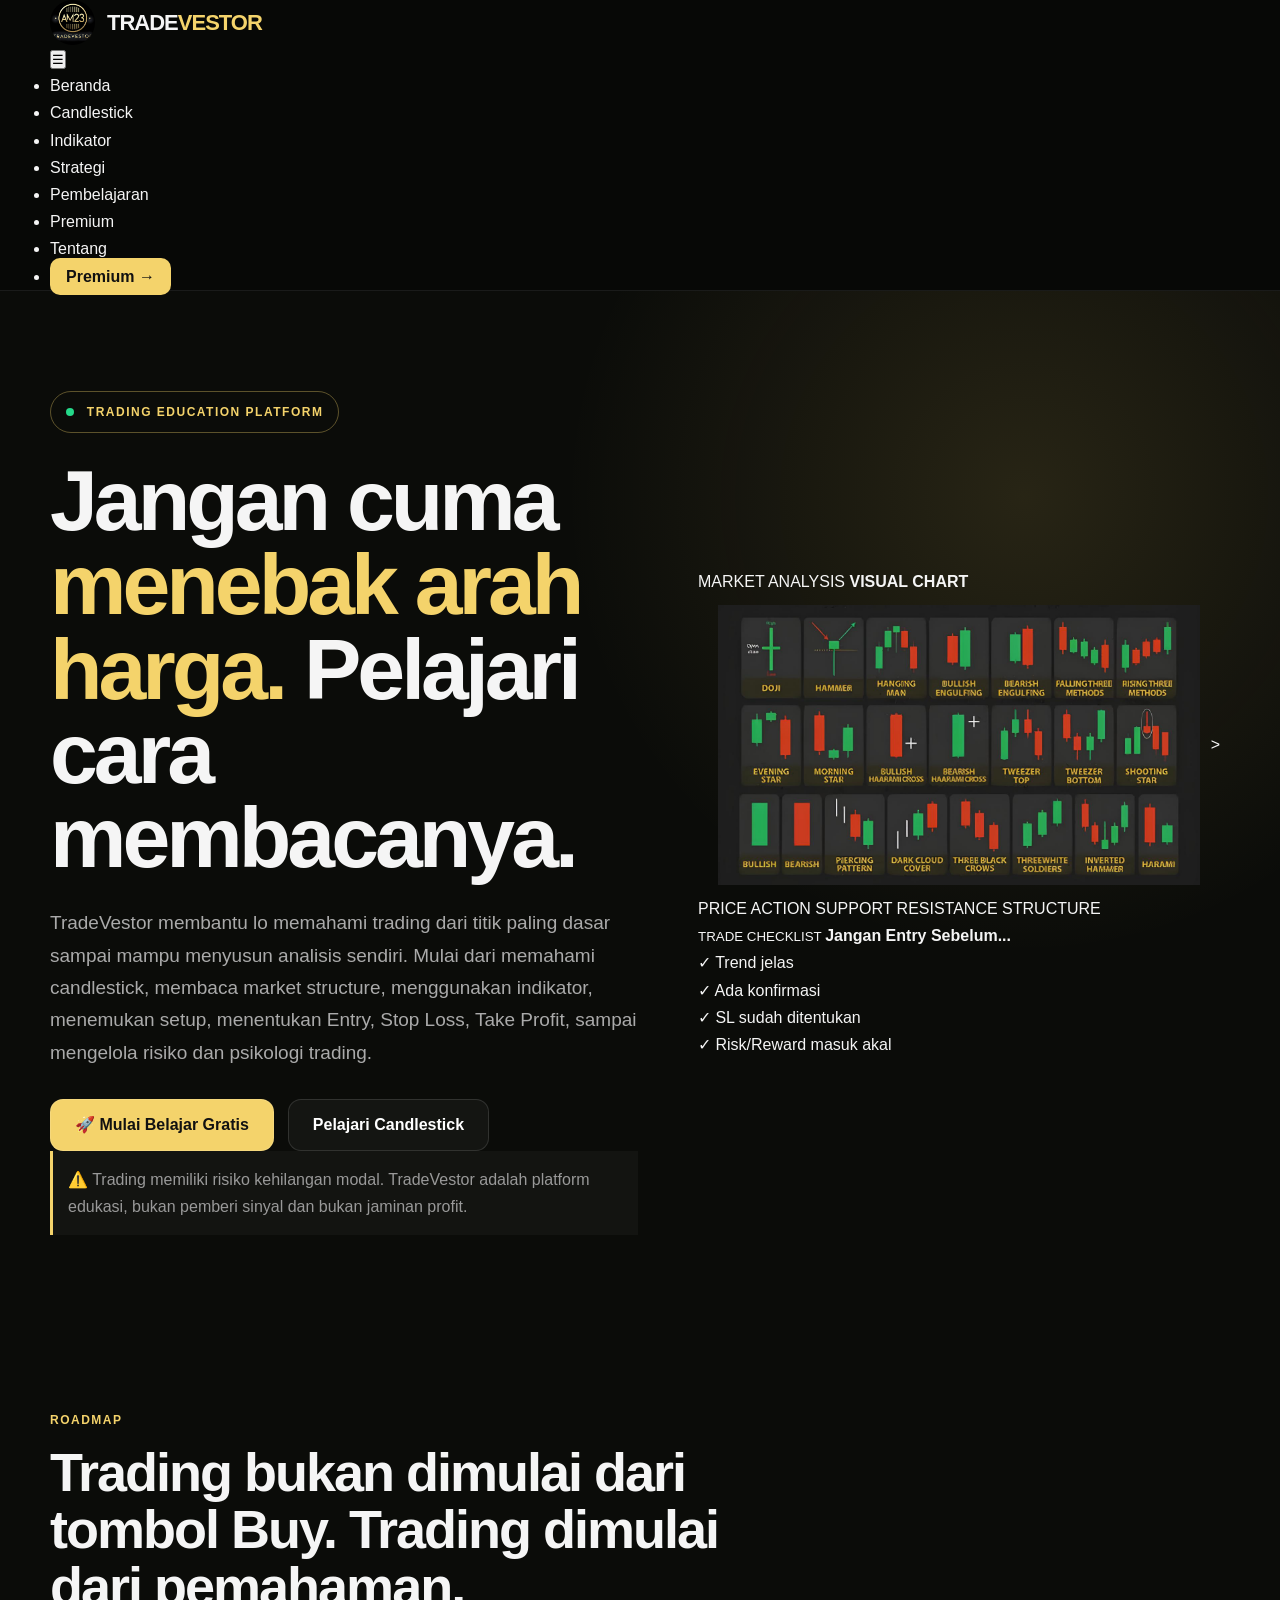
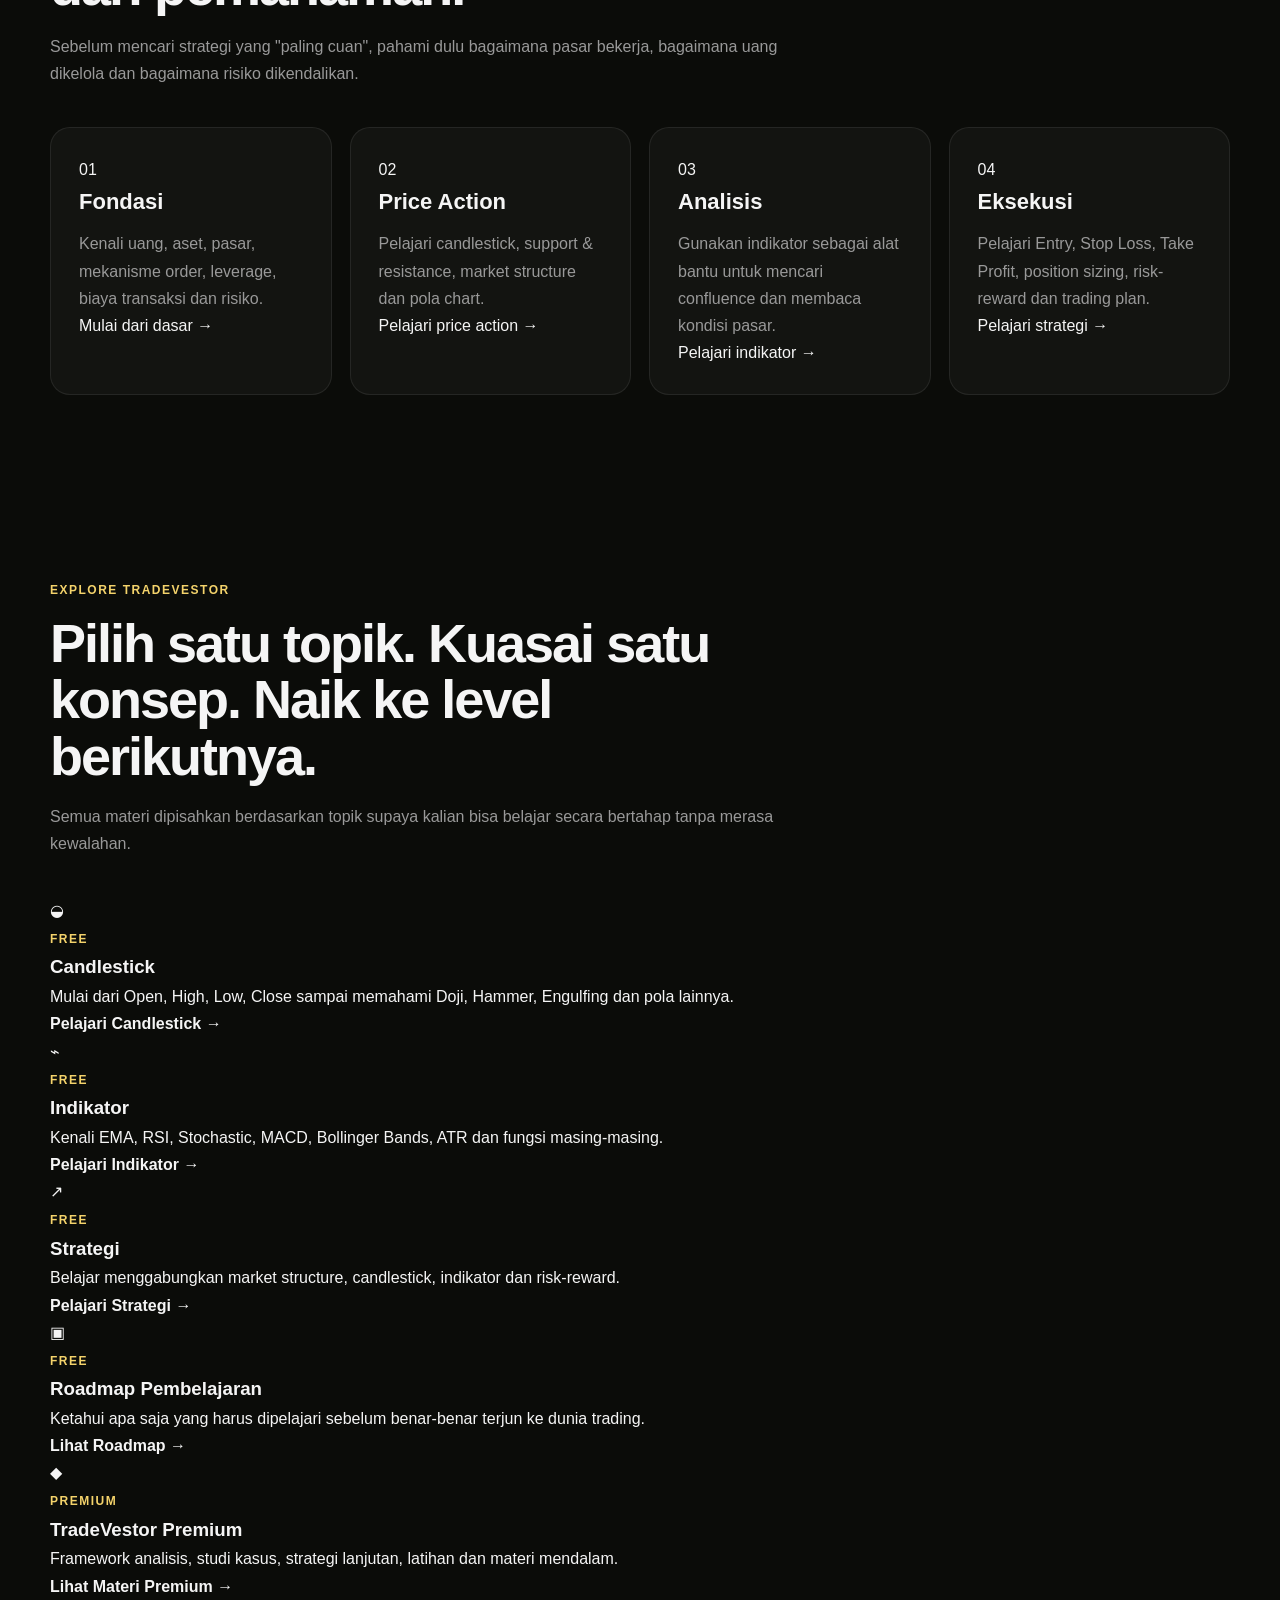
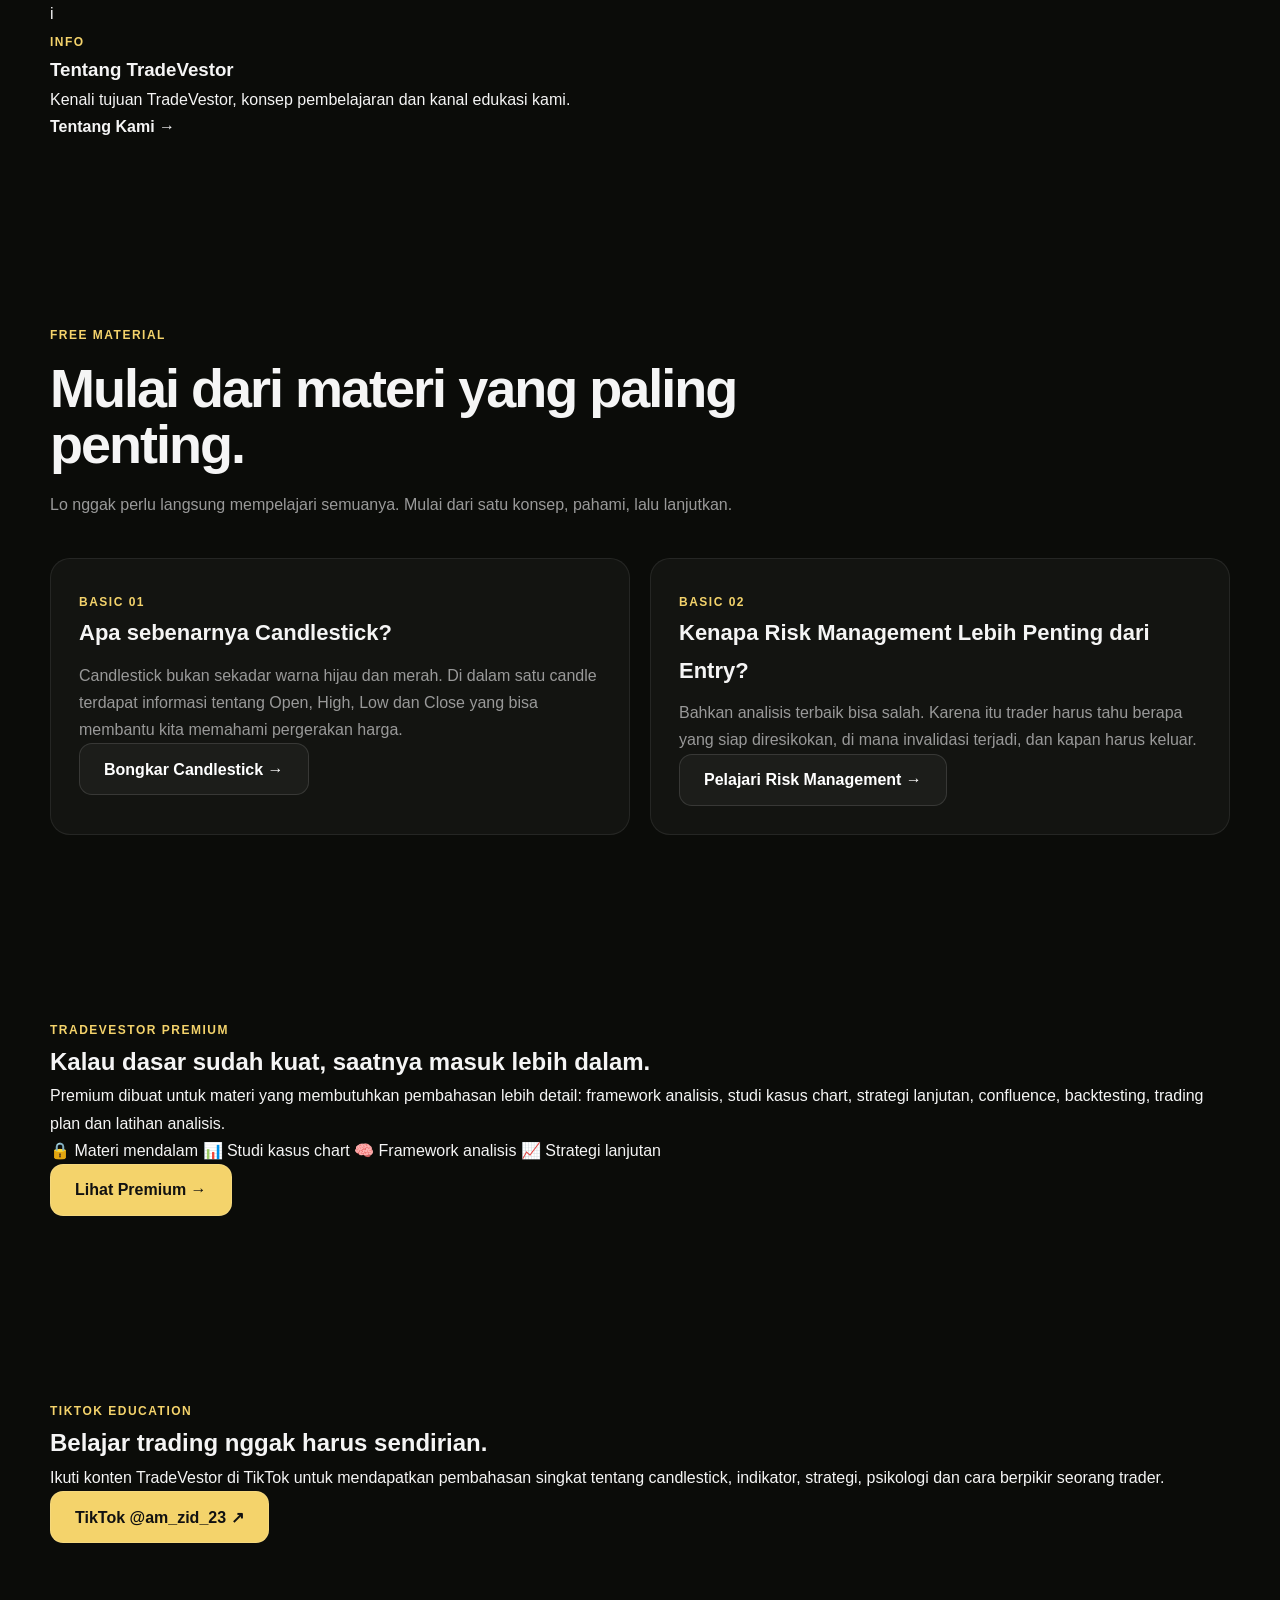
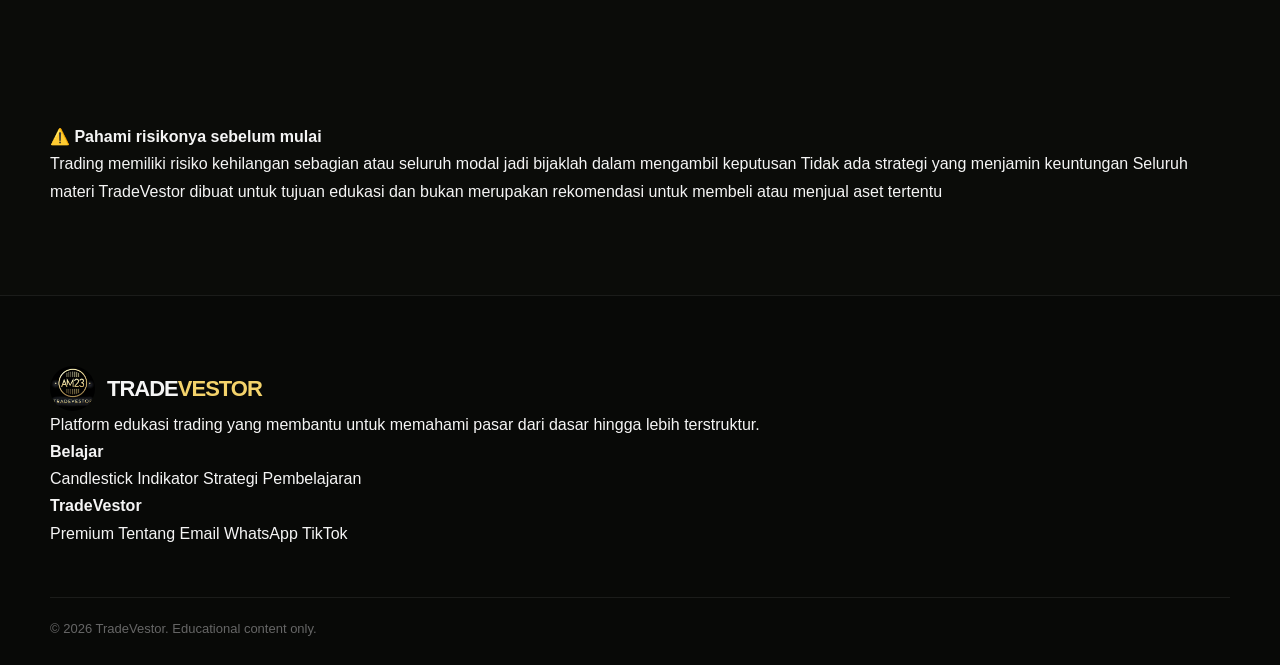
==== commit a71a9fa0: "Update index.html Signed-off-by: Master023 <113614652+Master023@users.noreply.github.com>" ====
--- a/index.html
+++ b/index.html
@@ -222,40 +222,14 @@
 
           </div>
 
-          <div class="chart-status">
-            ● LIVE
-          </div>
-
-        </div>
-
-
-        <div class="chart-area">
-
-          <div class="chart-grid"></div>
-
-
-          <!-- Candle 1 -->
-
-          <div class="candle candle-1">
-            <span class="wick"></span>
-            <span class="body"></span>
-          </div>
-
-
-          <!-- Candle 2 -->
-
-          <div class="candle candle-2 red">
-            <span class="wick"></span>
-            <span class="body"></span>
-          </div>
-
-
-          <!-- Candle 3 -->
-
-          <div class="candle candle-3">
-            <span class="wick"></span>
-            <span class="body"></span>
-          </div>
+          <div class="chart-area" style="padding: 10px; display: flex; align-items: center; justify-content: center; overflow: hidden;">
+          <img
+            src="assets/42298.jpg"
+            alt="Pola Candlestick TradeVestor"
+            style="width: 100%; height: auto; max-height: 280px; object-fit: contain; border-radius: 8px; display: block;">
+          >
+          
+        </div>
 
 
           <div class="chart-line"></div>
--- a/css/style.css
+++ b/css/style.css
@@ -559,6 +559,63 @@
         width: 2px;
     }
 
+
+    /* =====================================================
+   MOBILE MENU
+===================================================== */
+
+@media (max-width: 850px) {
+
+    .menu-btn {
+        display: block;
+        border: none;
+        background: transparent;
+        color: white;
+        font-size: 28px;
+        cursor: pointer;
+    }
+
+    nav .nav-links {
+        display: none;
+        position: absolute;
+        top: 76px;
+        left: 0;
+        right: 0;
+
+        flex-direction: column;
+        align-items: stretch;
+
+        padding: 20px;
+
+        background: #080907;
+
+        border-bottom: 1px solid rgba(255,255,255,0.1);
+
+        z-index: 999;
+    }
+
+    nav .nav-links.active {
+        display: flex;
+    }
+
+    nav .nav-links li {
+        width: 100%;
+    }
+
+    nav .nav-links a {
+        display: block;
+        padding: 12px 10px;
+    }
+
+}
+
+@media (min-width: 851px) {
+
+    .menu-btn {
+        display: none;
+    }
+
+}
     .statbar {
         grid-template-columns: 1fr;
     }
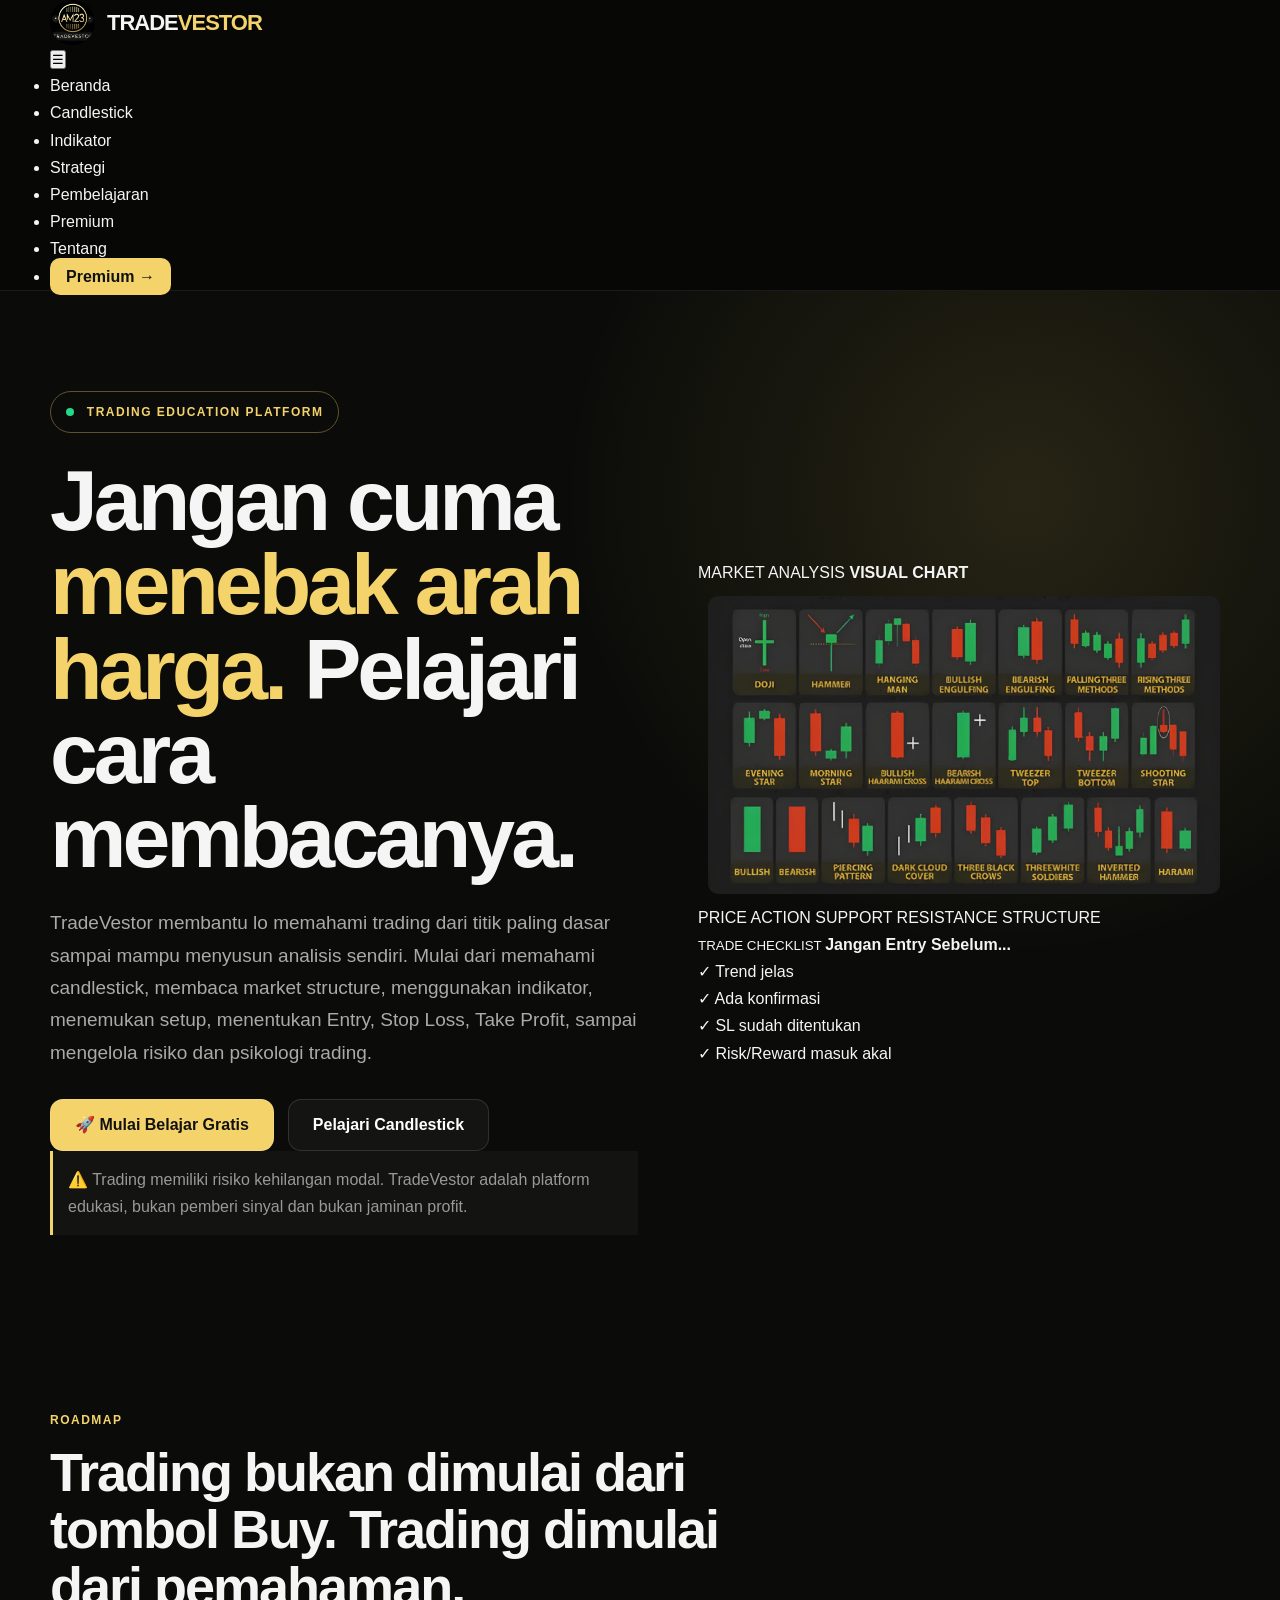
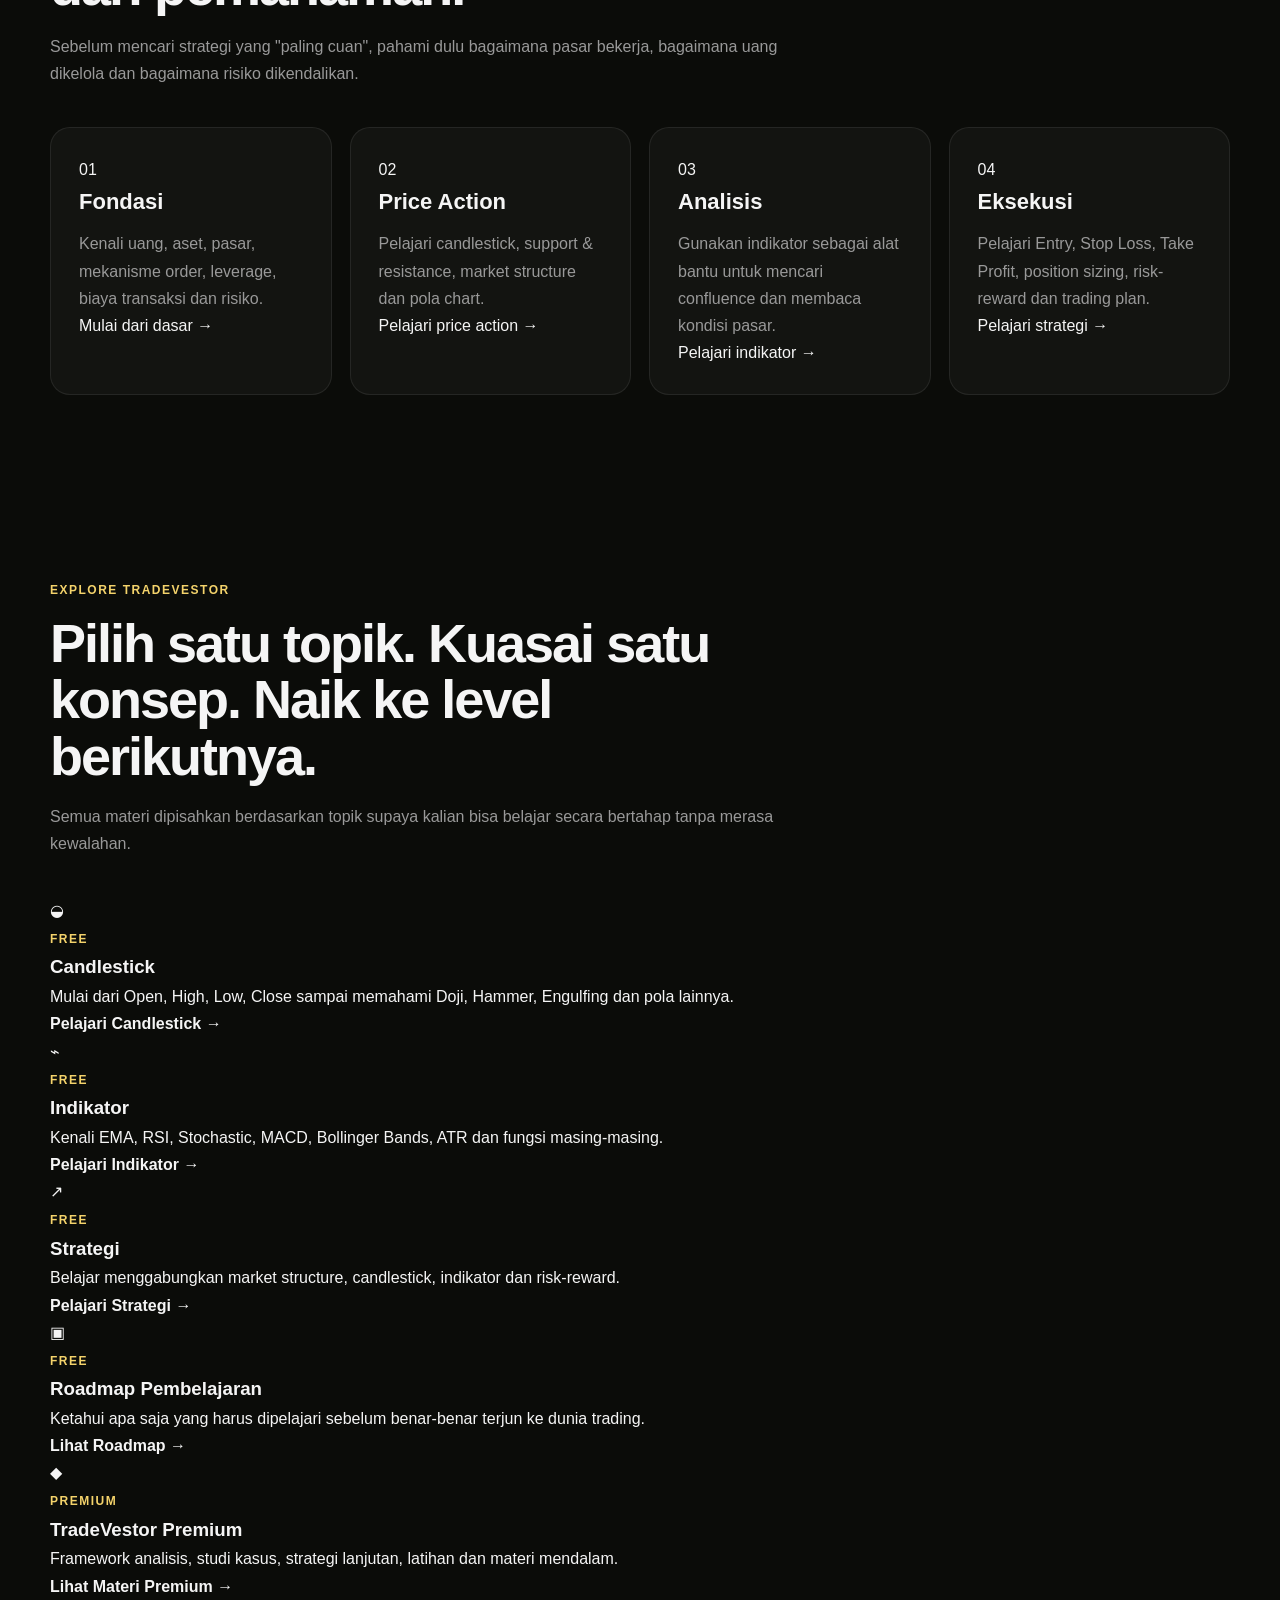
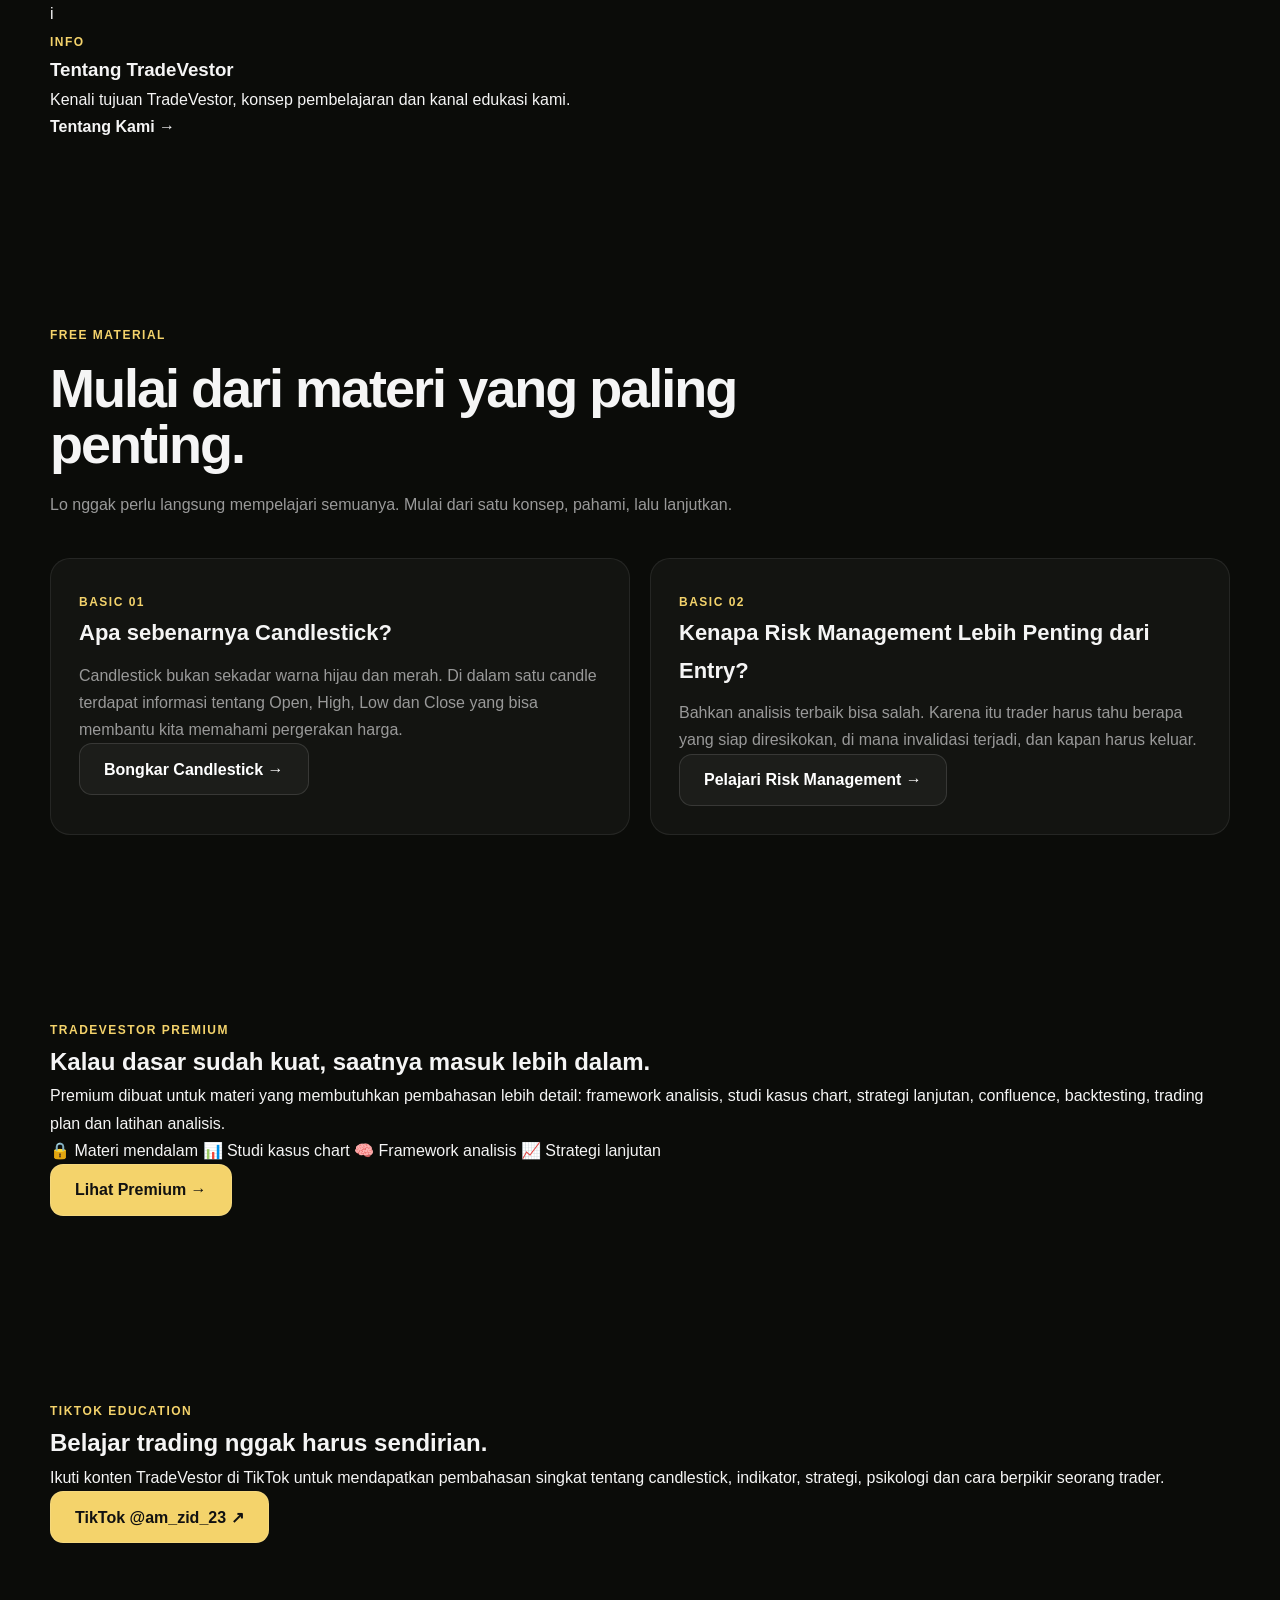
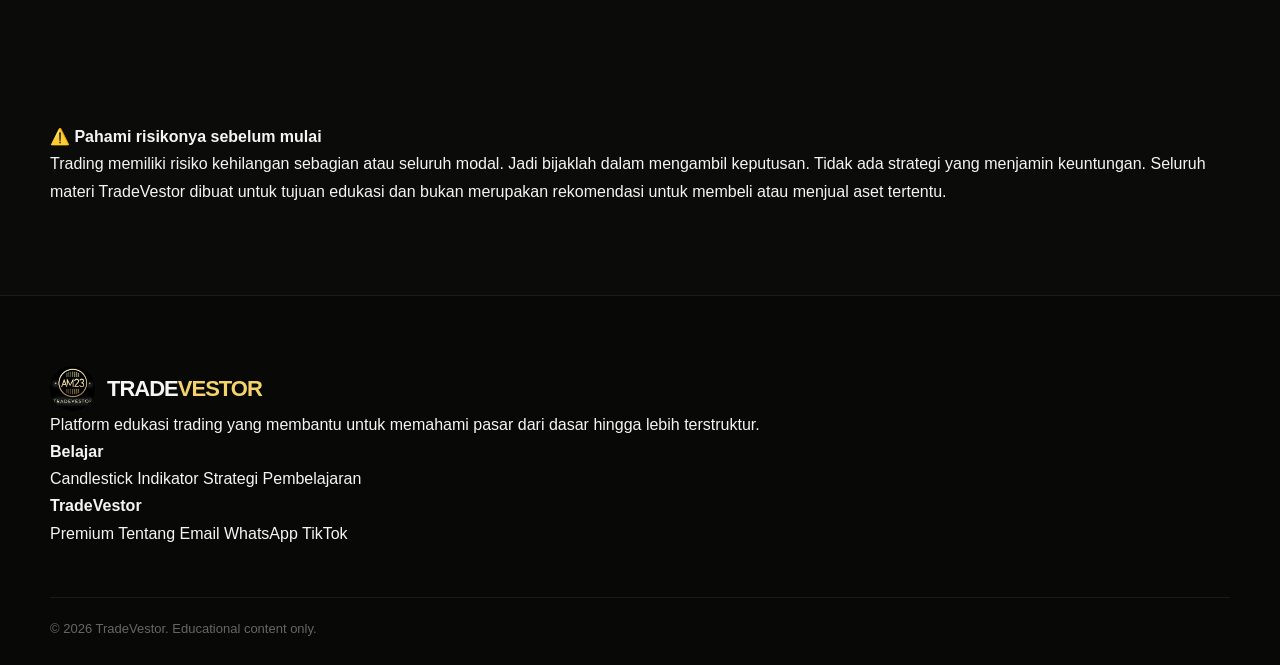
==== commit d7cf2956: "Update index.html Signed-off-by: Master023 <113614652+Master023@users.noreply.github.com>" ====
--- a/index.html
+++ b/index.html
@@ -1,5 +1,6 @@
 <!doctype html>
 <html lang="id">
+
 <head>
   <meta charset="UTF-8">
   <meta name="viewport" content="width=device-width, initial-scale=1.0">
@@ -202,7 +203,9 @@
     </div>
 
 
-    <!-- HERO VISUAL -->
+    <!-- =================================================
+         HERO VISUAL
+    ================================================= -->
 
     <div class="hero-visual reveal">
 
@@ -222,22 +225,34 @@
 
           </div>
 
-          <div class="chart-area" style="padding: 10px; display: flex; align-items: center; justify-content: center; overflow: hidden;">
+        </div>
+
+
+        <!-- VISUAL CANDLESTICK -->
+
+        <div
+          class="chart-area"
+          style="
+            padding: 10px;
+            display: flex;
+            align-items: center;
+            justify-content: center;
+            overflow: hidden;
+          "
+        >
+
           <img
             src="assets/42298.jpg"
-            alt="Pola Candlestick TradeVestor"
-            style="width: 100%; height: auto; max-height: 280px; object-fit: contain; border-radius: 8px; display: block;">
+            alt="Visual Candlestick TradeVestor"
+            style="
+              width: 100%;
+              height: auto;
+              max-height: 320px;
+              object-fit: contain;
+              border-radius: 10px;
+              display: block;
+            "
           >
-          
-        </div>
-
-
-          <div class="chart-line"></div>
-
-
-          <div class="chart-point point-1"></div>
-          <div class="chart-point point-2"></div>
-          <div class="chart-point point-3"></div>
 
         </div>
 
@@ -477,8 +492,6 @@
     <div class="learning-grid">
 
 
-      <!-- CANDLESTICK -->
-
       <a
         href="candlestick.html"
         class="learning-card reveal"
@@ -511,8 +524,6 @@
       </a>
 
 
-      <!-- INDIKATOR -->
-
       <a
         href="indikator.html"
         class="learning-card reveal"
@@ -545,8 +556,6 @@
       </a>
 
 
-      <!-- STRATEGI -->
-
       <a
         href="strategi.html"
         class="learning-card reveal"
@@ -579,8 +588,6 @@
       </a>
 
 
-      <!-- PEMBELAJARAN -->
-
       <a
         href="pembelajaran.html"
         class="learning-card reveal"
@@ -613,8 +620,6 @@
       </a>
 
 
-      <!-- PREMIUM -->
-
       <a
         href="premium.html"
         class="learning-card premium-card reveal"
@@ -646,8 +651,6 @@
 
       </a>
 
-
-      <!-- TENTANG -->
 
       <a
         href="tentang.html"
@@ -916,15 +919,16 @@
       <p>
 
         Trading memiliki risiko kehilangan
-        sebagian atau seluruh modal
-        jadi bijaklah dalam mengambil keputusan
+        sebagian atau seluruh modal.
+        Jadi bijaklah dalam mengambil keputusan.
+
         Tidak ada strategi yang menjamin
-        keuntungan
+        keuntungan.
 
         Seluruh materi TradeVestor dibuat
         untuk tujuan edukasi dan bukan
         merupakan rekomendasi untuk membeli
-        atau menjual aset tertentu
+        atau menjual aset tertentu.
 
       </p>
 
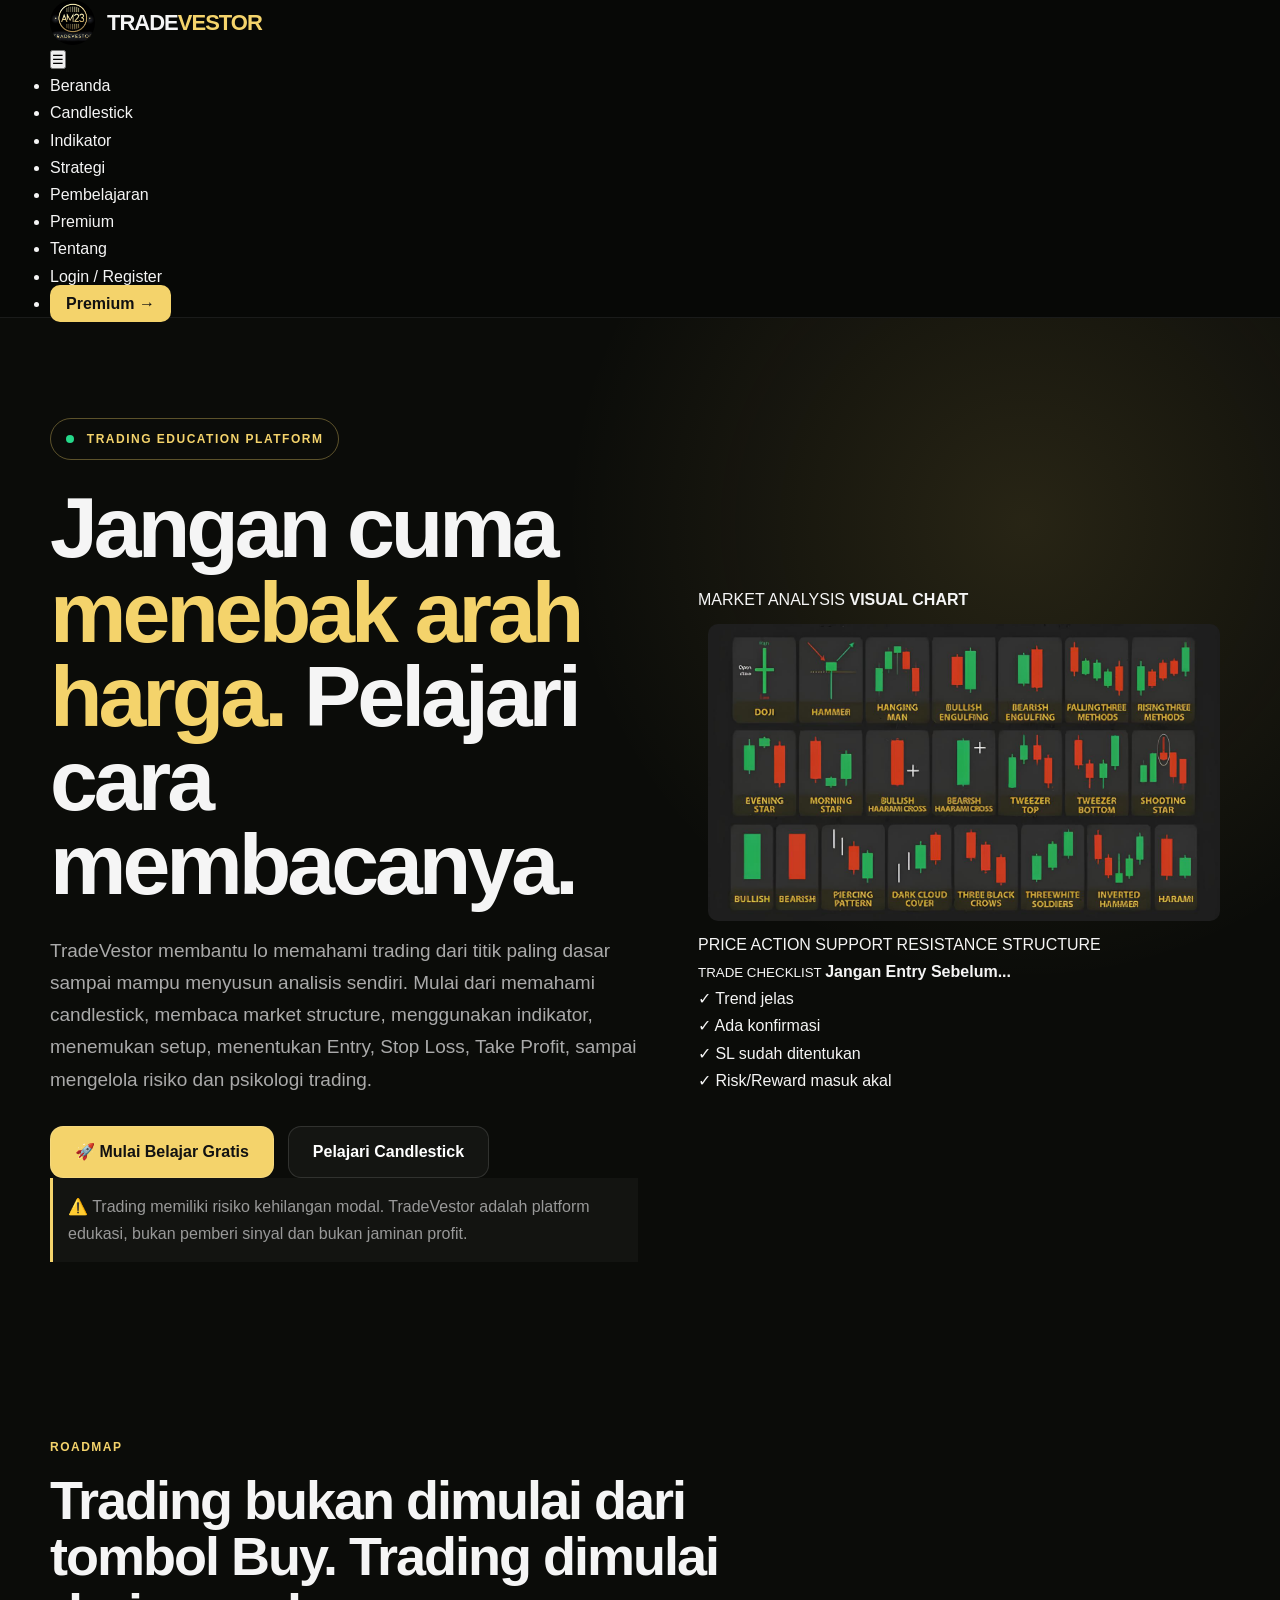
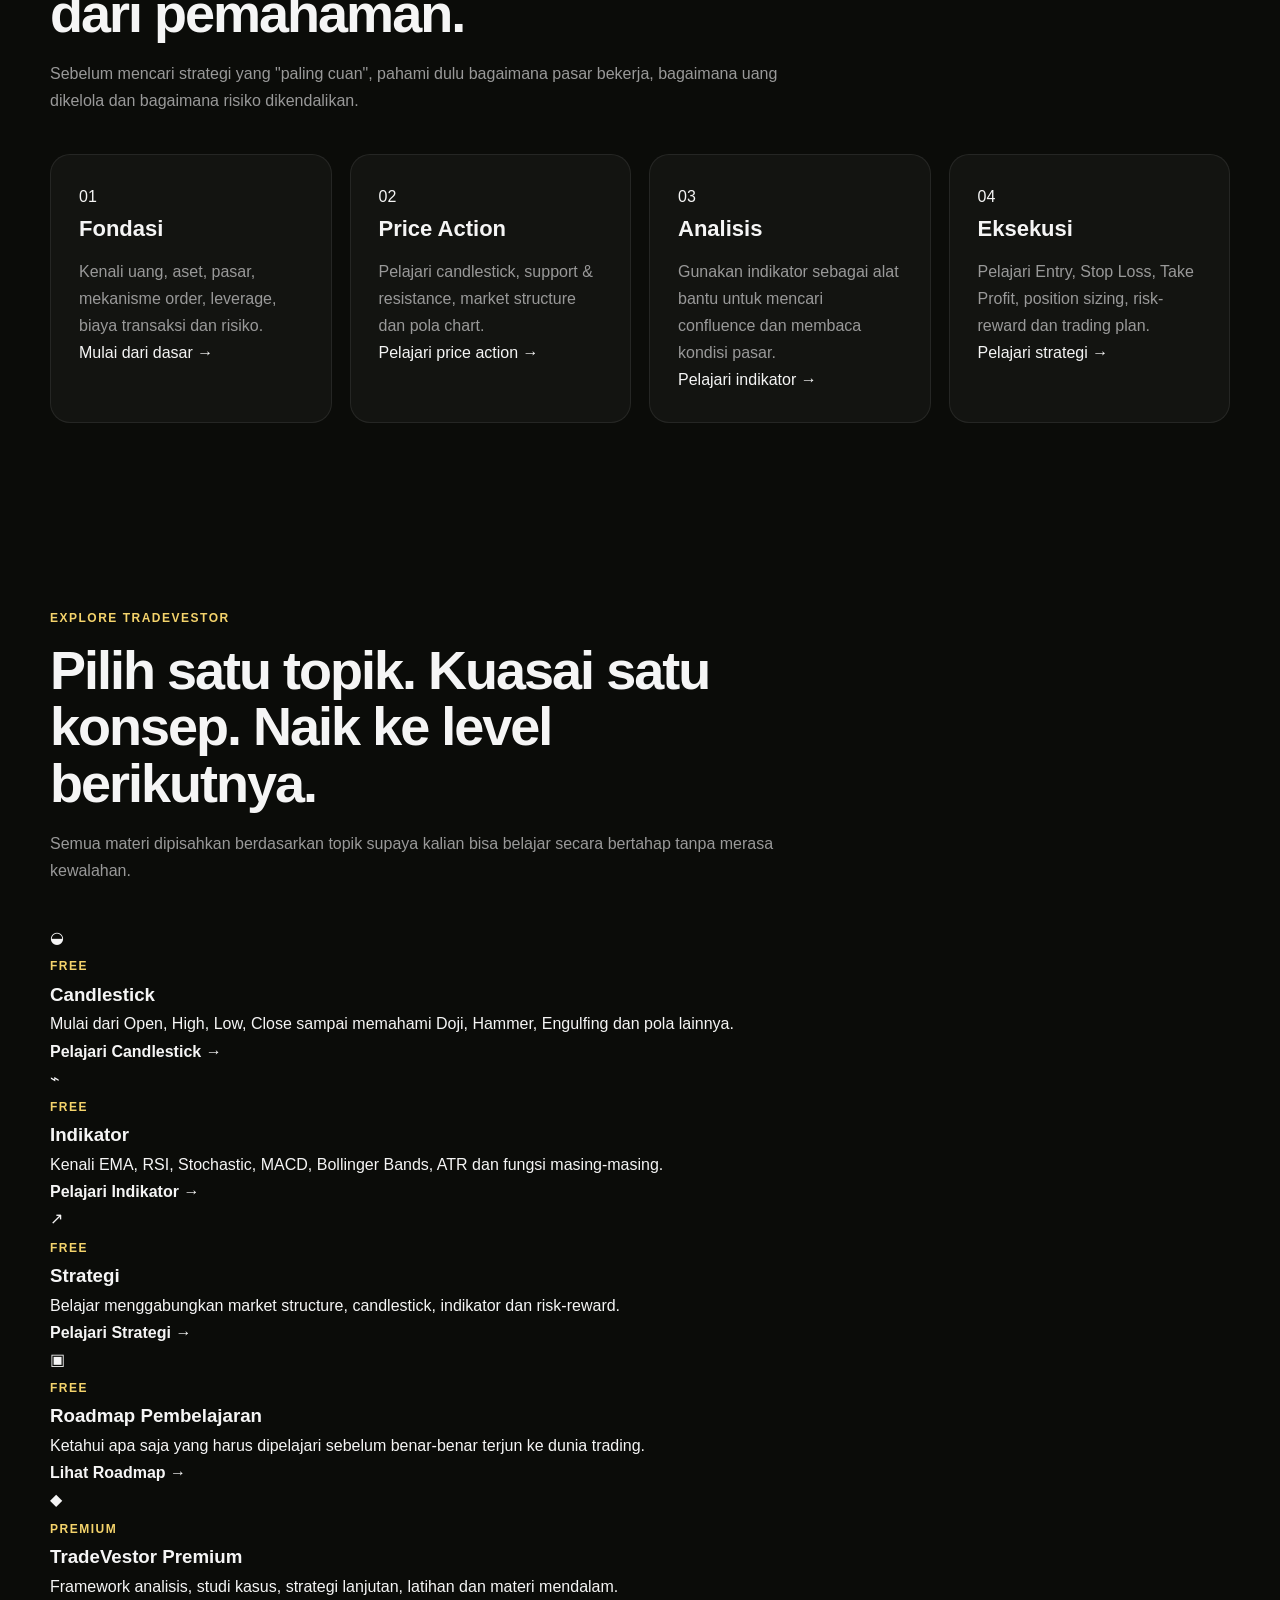
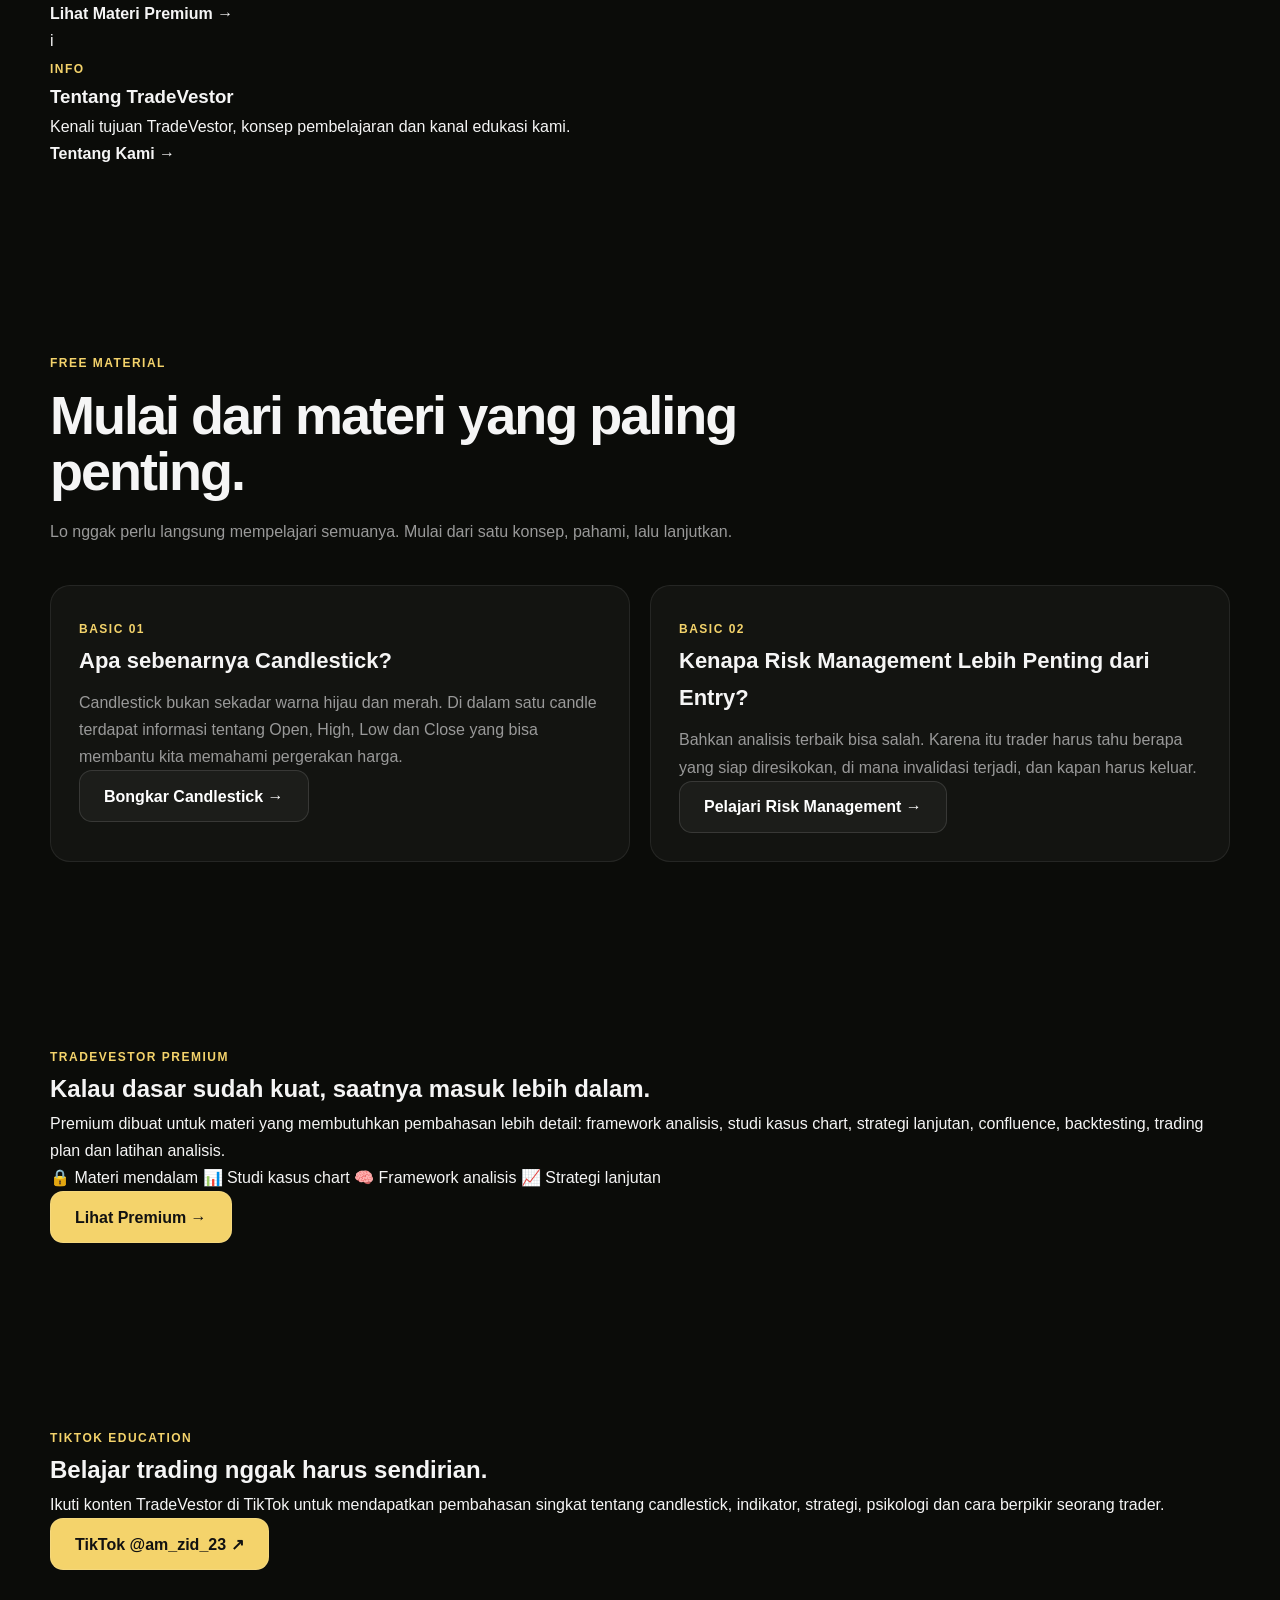
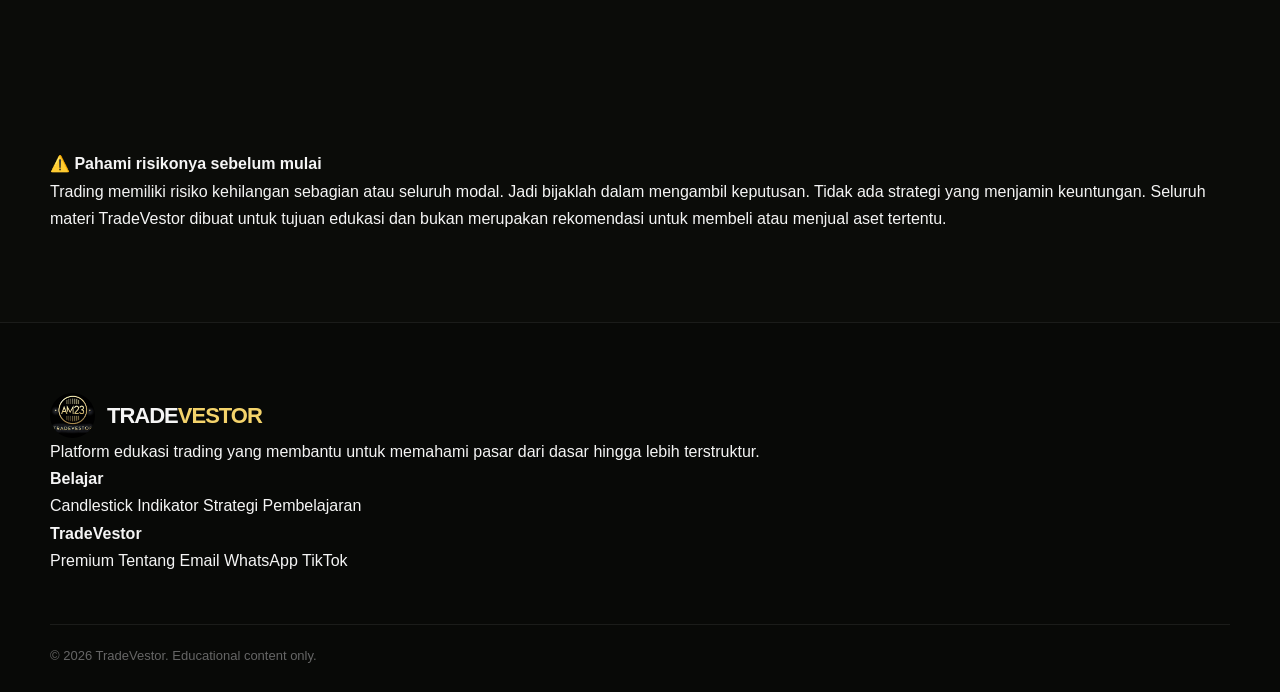
==== commit 837c3cb7: "Update index.html Signed-off-by: Master023 <113614652+Master023@users.noreply.github.com>" ====
--- a/index.html
+++ b/index.html
@@ -2,23 +2,41 @@
 <html lang="id">
 
 <head>
+
   <meta charset="UTF-8">
-  <meta name="viewport" content="width=device-width, initial-scale=1.0">
+
+  <meta
+    name="viewport"
+    content="width=device-width, initial-scale=1.0"
+  >
 
   <title>TradeVestor — Belajar Trading dari Nol</title>
 
   <meta
     name="description"
-    content="TradeVestor adalah platform edukasi trading untuk belajar candlestick, indikator, strategi, risk management, entry, Stop Loss, Take Profit dan psikologi trading dari dasar hingga tingkat lanjut."
+    content="TradeVestor adalah platform edukasi trading untuk belajar candlestick, indikator, strategi, risk management dan psikologi trading."
   >
 
-  <meta name="theme-color" content="#07070b">
-
-  <link rel="icon" href="logo.jpg">
-  <link rel="stylesheet" href="css/style.css">
+  <meta
+    name="theme-color"
+    content="#07070b"
+  >
+
+  <link
+    rel="icon"
+    href="logo.jpg"
+  >
+
+  <link
+    rel="stylesheet"
+    href="css/style.css"
+  >
+
 </head>
 
+
 <body>
+
 
 <!-- =====================================================
      NAVBAR
@@ -28,7 +46,13 @@
 
   <div class="container nav-container">
 
-    <a href="index.html" class="brand">
+
+    <!-- BRAND -->
+
+    <a
+      href="index.html"
+      class="brand"
+    >
 
       <img
         src="logo.jpg"
@@ -41,13 +65,20 @@
 
     </a>
 
+
+    <!-- HAMBURGER -->
+
     <button
       class="menu-btn"
       id="menuBtn"
       aria-label="Buka menu"
+      type="button"
     >
       ☰
     </button>
+
+
+    <!-- NAVIGATION -->
 
     <nav>
 
@@ -56,60 +87,130 @@
         id="navLinks"
       >
 
+
         <li>
+
           <a
             class="active"
             href="index.html"
           >
             Beranda
           </a>
+
         </li>
 
+
         <li>
+
           <a href="candlestick.html">
             Candlestick
           </a>
+
         </li>
 
+
         <li>
+
           <a href="indikator.html">
             Indikator
           </a>
+
         </li>
 
+
         <li>
+
           <a href="strategi.html">
             Strategi
           </a>
+
         </li>
 
+
         <li>
+
           <a href="pembelajaran.html">
             Pembelajaran
           </a>
+
         </li>
 
+
         <li>
+
           <a href="premium.html">
             Premium
           </a>
+
         </li>
 
+
         <li>
+
           <a href="tentang.html">
             Tentang
           </a>
+
         </li>
 
+
+        <!-- =================================================
+             AUTH AREA
+        ================================================= -->
+
+        <li class="nav-auth">
+
+
+          <!-- BELUM LOGIN -->
+
+          <a
+            href="login.html"
+            data-auth-login
+            class="nav-auth-login"
+          >
+            Login / Register
+          </a>
+
+
+          <!-- SUDAH LOGIN -->
+
+          <span
+            data-auth-user
+            class="nav-auth-user"
+            style="display:none;"
+          >
+          </span>
+
+
+          <!-- LOGOUT -->
+
+          <a
+            href="#"
+            data-auth-logout
+            class="nav-auth-logout"
+            style="display:none;"
+          >
+            Logout
+          </a>
+
+
+        </li>
+
+
+        <!-- PREMIUM CTA -->
+
         <li>
+
           <a
             href="premium.html"
             class="nav-cta"
           >
             Premium →
           </a>
+
         </li>
 
+
       </ul>
 
     </nav>
@@ -117,6 +218,7 @@
   </div>
 
 </header>
+
 
 
 <!-- =====================================================
@@ -134,7 +236,9 @@
 
   <div class="container hero-grid">
 
+
     <div class="hero-content reveal">
+
 
       <div class="eyebrow">
 
@@ -174,6 +278,7 @@
 
       <div class="actions">
 
+
         <a
           href="pembelajaran.html"
           class="btn btn-primary"
@@ -189,6 +294,7 @@
           Pelajari Candlestick
         </a>
 
+
       </div>
 
 
@@ -200,16 +306,17 @@
 
       </div>
 
+
     </div>
 
 
-    <!-- =================================================
-         HERO VISUAL
-    ================================================= -->
+    <!-- HERO VISUAL -->
 
     <div class="hero-visual reveal">
 
+
       <div class="chart-card">
+
 
         <div class="chart-header">
 
@@ -227,8 +334,6 @@
 
         </div>
 
-
-        <!-- VISUAL CANDLESTICK -->
 
         <div
           class="chart-area"
@@ -277,44 +382,52 @@
 
         </div>
 
+
       </div>
 
 
-      <!-- Floating Analysis Card -->
-
       <div class="floating-analysis">
+
 
         <small>
           TRADE CHECKLIST
         </small>
 
+
         <strong>
           Jangan Entry Sebelum...
         </strong>
 
+
         <div class="check">
           ✓ Trend jelas
         </div>
 
+
         <div class="check">
           ✓ Ada konfirmasi
         </div>
 
+
         <div class="check">
           ✓ SL sudah ditentukan
         </div>
 
+
         <div class="check">
           ✓ Risk/Reward masuk akal
         </div>
 
+
       </div>
 
+
     </div>
 
   </div>
 
 </section>
+
 
 
 <!-- =====================================================
@@ -325,17 +438,20 @@
 
   <div class="container">
 
+
     <div class="section-head reveal">
 
       <span class="kicker">
         ROADMAP
       </span>
+
 
       <h2>
         Trading bukan dimulai dari tombol Buy.
         Trading dimulai dari pemahaman.
       </h2>
 
+
       <p>
 
         Sebelum mencari strategi yang "paling cuan",
@@ -357,10 +473,12 @@
           01
         </div>
 
+
         <h3>
           Fondasi
         </h3>
 
+
         <p>
 
           Kenali uang, aset, pasar,
@@ -369,6 +487,7 @@
 
         </p>
 
+
         <a href="pembelajaran.html">
           Mulai dari dasar →
         </a>
@@ -376,15 +495,18 @@
       </div>
 
 
+
       <div class="card reveal">
 
         <div class="number">
           02
         </div>
+
 
         <h3>
           Price Action
         </h3>
+
 
         <p>
 
@@ -395,6 +517,7 @@
 
         </p>
 
+
         <a href="candlestick.html">
           Pelajari price action →
         </a>
@@ -402,16 +525,19 @@
       </div>
 
 
+
       <div class="card reveal">
 
         <div class="number">
           03
         </div>
+
 
         <h3>
           Analisis
         </h3>
 
+
         <p>
 
           Gunakan indikator sebagai
@@ -420,6 +546,7 @@
 
         </p>
 
+
         <a href="indikator.html">
           Pelajari indikator →
         </a>
@@ -427,16 +554,19 @@
       </div>
 
 
+
       <div class="card reveal">
 
         <div class="number">
           04
         </div>
+
 
         <h3>
           Eksekusi
         </h3>
 
+
         <p>
 
           Pelajari Entry, Stop Loss,
@@ -445,17 +575,20 @@
 
         </p>
 
+
         <a href="strategi.html">
           Pelajari strategi →
         </a>
 
       </div>
 
+
     </div>
 
   </div>
 
 </section>
+
 
 
 <!-- =====================================================
@@ -466,17 +599,22 @@
 
   <div class="container">
 
+
     <div class="section-head reveal">
 
       <span class="kicker">
         EXPLORE TRADEVESTOR
       </span>
 
+
       <h2>
+
         Pilih satu topik.
         Kuasai satu konsep.
         Naik ke level berikutnya.
+
       </h2>
+
 
       <p>
 
@@ -501,14 +639,17 @@
           ◒
         </div>
 
+
         <span class="tag">
           FREE
         </span>
 
+
         <h3>
           Candlestick
         </h3>
 
+
         <p>
 
           Mulai dari Open, High, Low,
@@ -517,11 +658,13 @@
 
         </p>
 
+
         <strong>
           Pelajari Candlestick →
         </strong>
 
       </a>
+
 
 
       <a
@@ -533,14 +676,17 @@
           ⌁
         </div>
 
+
         <span class="tag">
           FREE
         </span>
 
+
         <h3>
           Indikator
         </h3>
 
+
         <p>
 
           Kenali EMA, RSI, Stochastic,
@@ -549,11 +695,13 @@
 
         </p>
 
+
         <strong>
           Pelajari Indikator →
         </strong>
 
       </a>
+
 
 
       <a
@@ -565,14 +713,17 @@
           ↗
         </div>
 
+
         <span class="tag">
           FREE
         </span>
 
+
         <h3>
           Strategi
         </h3>
 
+
         <p>
 
           Belajar menggabungkan
@@ -581,11 +732,13 @@
 
         </p>
 
+
         <strong>
           Pelajari Strategi →
         </strong>
 
       </a>
+
 
 
       <a
@@ -597,14 +750,17 @@
           ▣
         </div>
 
+
         <span class="tag">
           FREE
         </span>
 
+
         <h3>
           Roadmap Pembelajaran
         </h3>
 
+
         <p>
 
           Ketahui apa saja yang harus
@@ -613,11 +769,13 @@
 
         </p>
 
+
         <strong>
           Lihat Roadmap →
         </strong>
 
       </a>
+
 
 
       <a
@@ -629,14 +787,17 @@
           ◆
         </div>
 
+
         <span class="tag premium-tag">
           PREMIUM
         </span>
 
+
         <h3>
           TradeVestor Premium
         </h3>
 
+
         <p>
 
           Framework analisis,
@@ -645,11 +806,13 @@
 
         </p>
 
+
         <strong>
           Lihat Materi Premium →
         </strong>
 
       </a>
+
 
 
       <a
@@ -661,14 +824,17 @@
           i
         </div>
 
+
         <span class="tag">
           INFO
         </span>
 
+
         <h3>
           Tentang TradeVestor
         </h3>
 
+
         <p>
 
           Kenali tujuan TradeVestor,
@@ -677,17 +843,20 @@
 
         </p>
 
+
         <strong>
           Tentang Kami →
         </strong>
 
       </a>
 
+
     </div>
 
   </div>
 
 </section>
+
 
 
 <!-- =====================================================
@@ -698,17 +867,20 @@
 
   <div class="container">
 
+
     <div class="section-head reveal">
 
       <span class="kicker">
         FREE MATERIAL
       </span>
+
 
       <h2>
         Mulai dari materi yang
         paling penting.
       </h2>
 
+
       <p>
 
         Lo nggak perlu langsung mempelajari
@@ -729,9 +901,11 @@
           BASIC 01
         </span>
 
+
         <h3>
           Apa sebenarnya Candlestick?
         </h3>
+
 
         <p>
 
@@ -744,6 +918,7 @@
           kita memahami pergerakan harga.
 
         </p>
+
 
         <a
           href="candlestick.html"
@@ -755,17 +930,20 @@
       </article>
 
 
+
       <article class="article reveal">
 
         <span class="tag">
           BASIC 02
         </span>
+
 
         <h3>
           Kenapa Risk Management
           Lebih Penting dari Entry?
         </h3>
 
+
         <p>
 
           Bahkan analisis terbaik bisa salah.
@@ -776,6 +954,7 @@
           dan kapan harus keluar.
 
         </p>
+
 
         <a
           href="strategi.html#risk"
@@ -786,11 +965,13 @@
 
       </article>
 
+
     </div>
 
   </div>
 
 </section>
+
 
 
 <!-- =====================================================
@@ -801,16 +982,21 @@
 
   <div class="container">
 
+
     <div class="premium-box reveal">
 
       <span class="kicker">
         TRADEVESTOR PREMIUM
       </span>
 
+
       <h2>
+
         Kalau dasar sudah kuat,
         saatnya masuk lebih dalam.
+
       </h2>
+
 
       <p>
 
@@ -827,13 +1013,24 @@
 
       <div class="premium-features">
 
-        <span>🔒 Materi mendalam</span>
-
-        <span>📊 Studi kasus chart</span>
-
-        <span>🧠 Framework analisis</span>
-
-        <span>📈 Strategi lanjutan</span>
+        <span>
+          🔒 Materi mendalam
+        </span>
+
+
+        <span>
+          📊 Studi kasus chart
+        </span>
+
+
+        <span>
+          🧠 Framework analisis
+        </span>
+
+
+        <span>
+          📈 Strategi lanjutan
+        </span>
 
       </div>
 
@@ -845,11 +1042,13 @@
         Lihat Premium →
       </a>
 
+
     </div>
 
   </div>
 
 </section>
+
 
 
 <!-- =====================================================
@@ -860,18 +1059,22 @@
 
   <div class="container">
 
+
     <div class="social-box reveal">
+
 
       <div>
 
         <span class="kicker">
           TIKTOK EDUCATION
         </span>
+
 
         <h2>
           Belajar trading
           nggak harus sendirian.
         </h2>
+
 
         <p>
 
@@ -895,11 +1098,13 @@
         TikTok @am_zid_23 ↗
       </a>
 
+
     </div>
 
   </div>
 
 </section>
+
 
 
 <!-- =====================================================
@@ -910,11 +1115,14 @@
 
   <div class="container">
 
+
     <div class="disclaimer">
+
 
       <strong>
         ⚠️ Pahami risikonya sebelum mulai
       </strong>
+
 
       <p>
 
@@ -932,13 +1140,16 @@
 
       </p>
 
+
     </div>
 
   </div>
 
 </section>
 
+
 </main>
+
 
 
 <!-- =====================================================
@@ -949,10 +1160,12 @@
 
   <div class="container">
 
+
     <div class="footer-grid">
 
 
       <div class="footer-brand">
+
 
         <a
           href="index.html"
@@ -964,6 +1177,7 @@
             alt="Logo TradeVestor"
           >
 
+
           <span>
             TRADE<b>VESTOR</b>
           </span>
@@ -979,7 +1193,9 @@
 
         </p>
 
+
       </div>
+
 
 
       <div>
@@ -988,23 +1204,29 @@
           Belajar
         </h4>
 
+
         <a href="candlestick.html">
           Candlestick
         </a>
 
+
         <a href="indikator.html">
           Indikator
         </a>
 
+
         <a href="strategi.html">
           Strategi
         </a>
 
+
         <a href="pembelajaran.html">
           Pembelajaran
         </a>
 
+
       </div>
+
 
 
       <div>
@@ -1013,19 +1235,23 @@
           TradeVestor
         </h4>
 
+
         <a href="premium.html">
           Premium
         </a>
 
+
         <a href="tentang.html">
           Tentang
         </a>
+
 
         <a
           href="mailto:startingfromzero95@gmail.com"
         >
           Email
         </a>
+
 
         <a
           href="https://wa.me/6285872061255"
@@ -1035,6 +1261,7 @@
           WhatsApp
         </a>
 
+
         <a
           href="https://www.tiktok.com/@am_zid_23"
           target="_blank"
@@ -1043,7 +1270,9 @@
           TikTok
         </a>
 
+
       </div>
+
 
     </div>
 
@@ -1055,16 +1284,88 @@
 
     </div>
 
+
   </div>
 
 </footer>
+
 
 
 <!-- =====================================================
      JAVASCRIPT
 ===================================================== -->
 
+<script src="js/auth.js"></script>
+
 <script src="js/script.js"></script>
 
+
+<script>
+
+document.addEventListener(
+  "DOMContentLoaded",
+  function () {
+
+    /*
+     * Update Login/Register atau
+     * User/Logout pada navbar.
+     */
+
+    if (
+      window.TradeVestorAuth &&
+      typeof
+        window.TradeVestorAuth
+          .updateAuthNavbar === "function"
+    ) {
+
+      window.TradeVestorAuth
+        .updateAuthNavbar();
+
+    }
+
+
+    /*
+     * Logout button
+     */
+
+    const logoutButton =
+      document.querySelector(
+        "[data-auth-logout]"
+      );
+
+
+    if (logoutButton) {
+
+      logoutButton.addEventListener(
+        "click",
+        async function (event) {
+
+          event.preventDefault();
+
+
+          if (
+            window.TradeVestorAuth &&
+            typeof
+              window.TradeVestorAuth
+                .handleLogout === "function"
+          ) {
+
+            await window.TradeVestorAuth
+              .handleLogout();
+
+          }
+
+        }
+      );
+
+    }
+
+  }
+);
+
+</script>
+
+
 </body>
+
 </html>
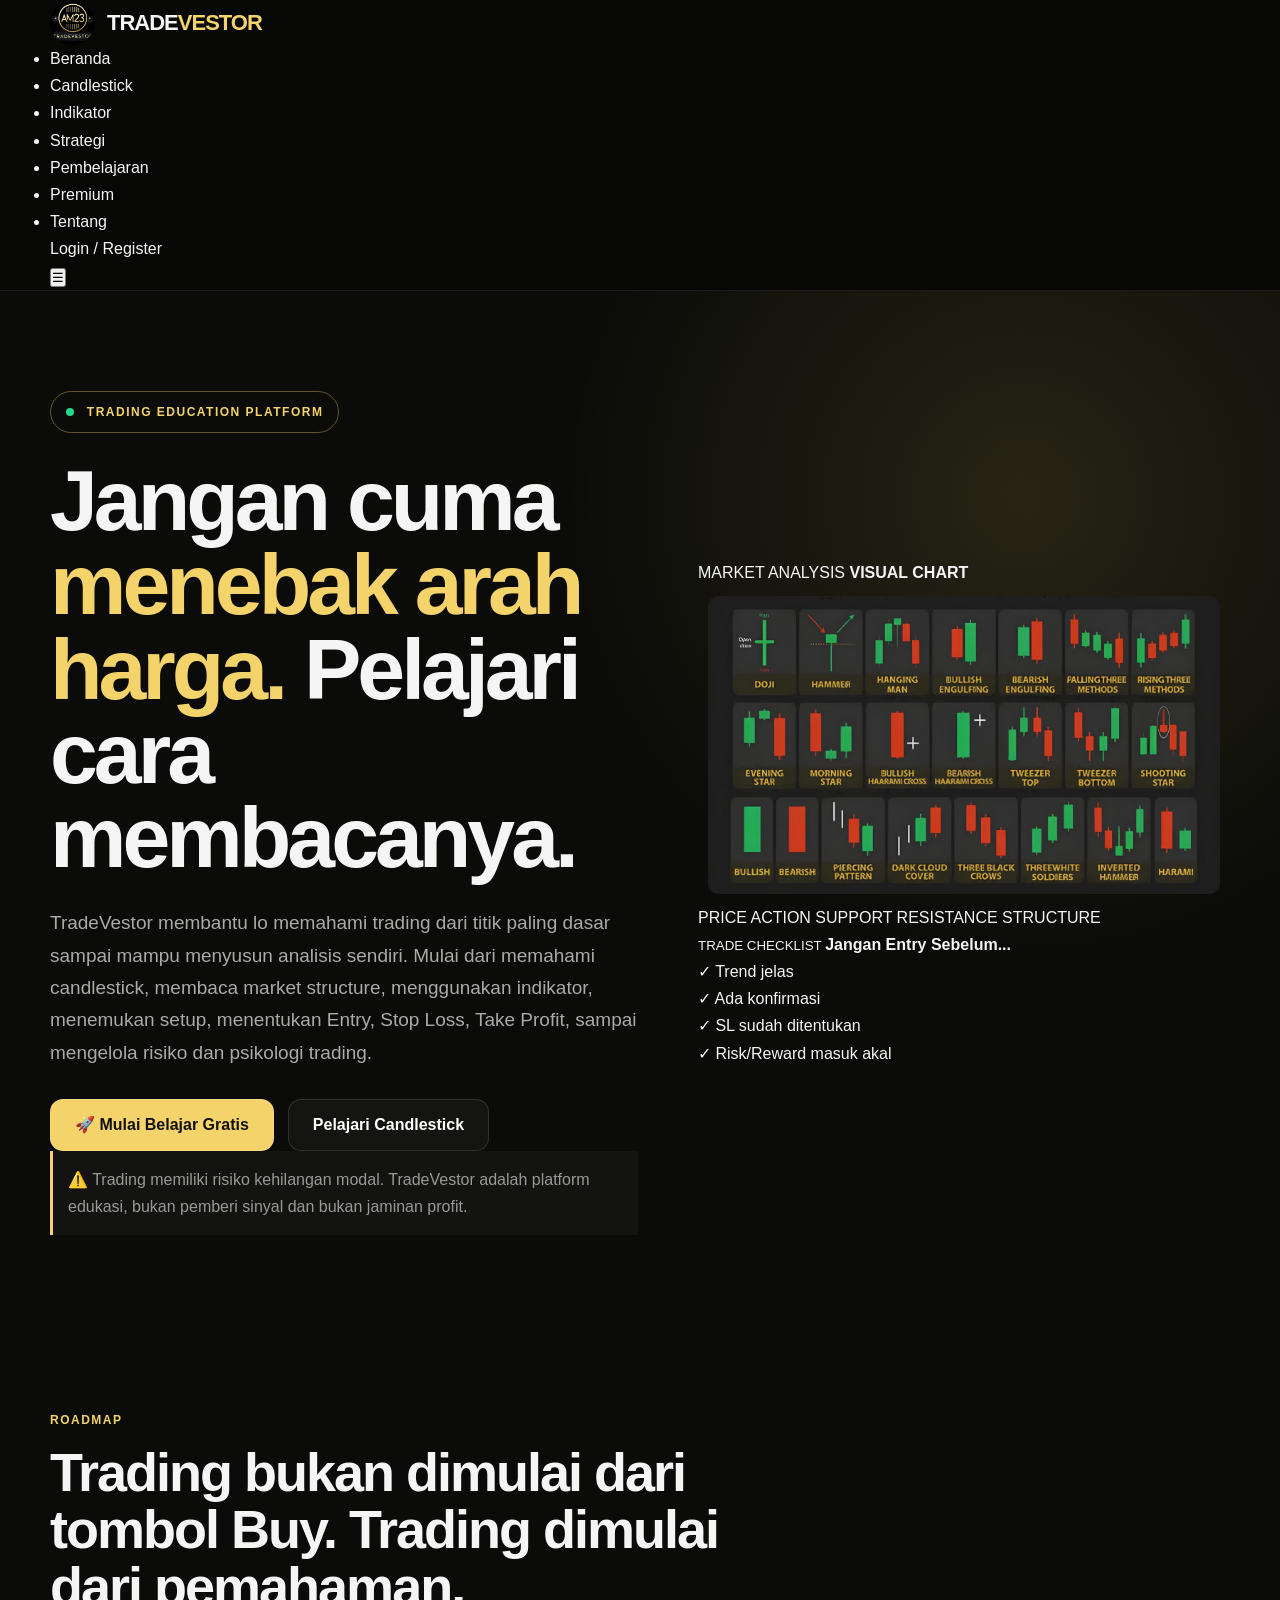
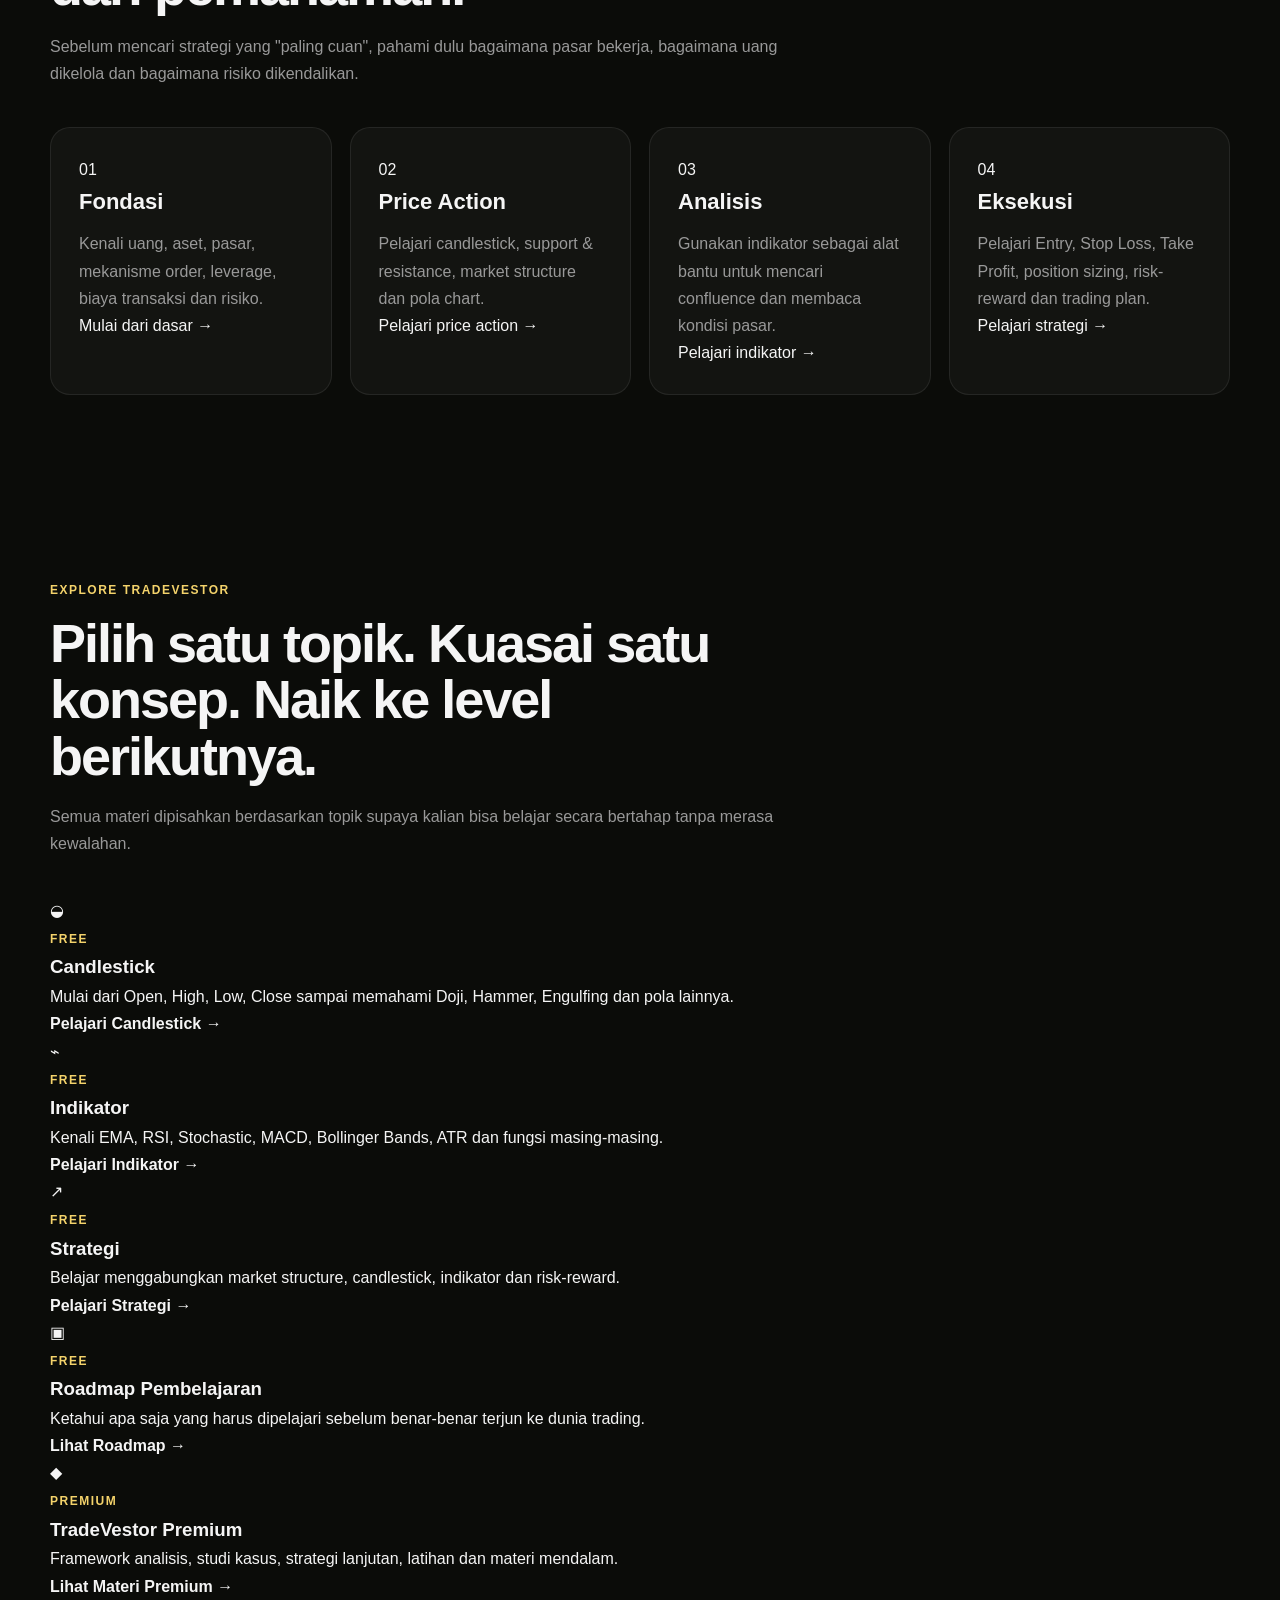
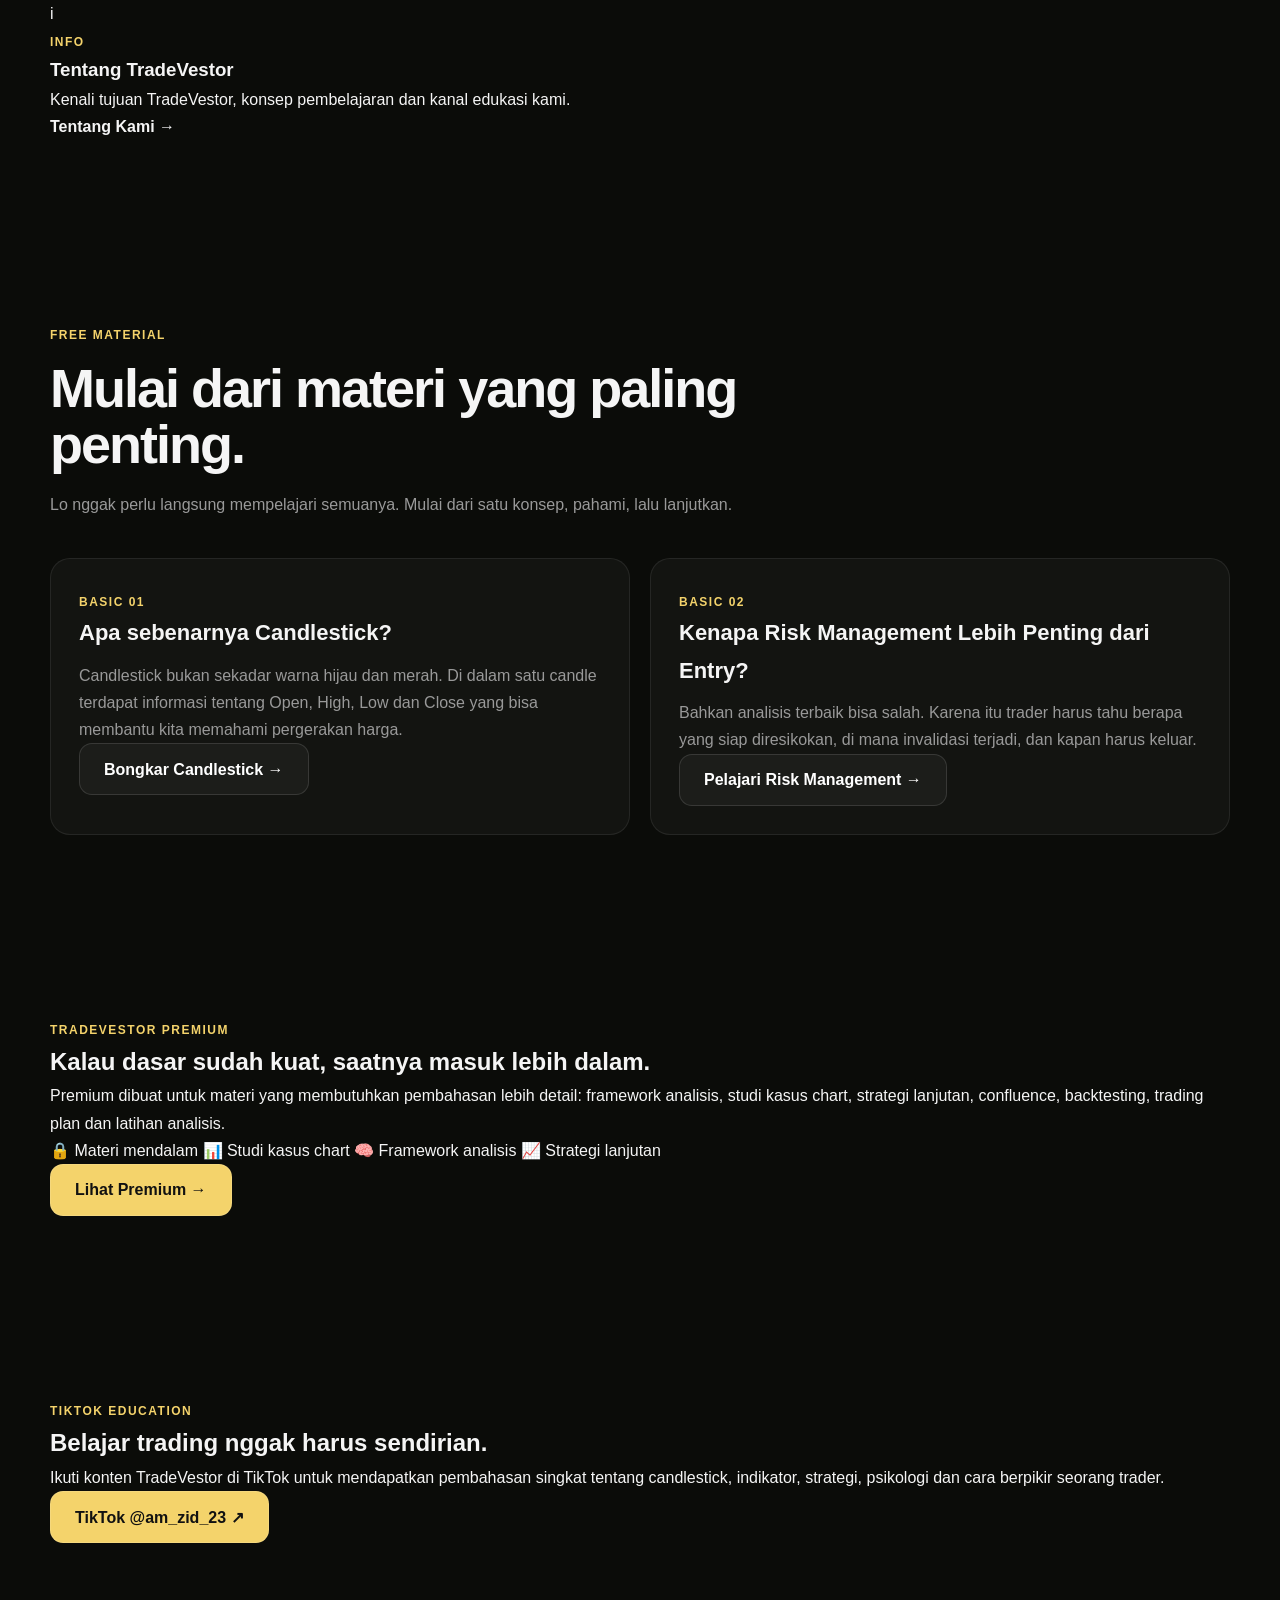
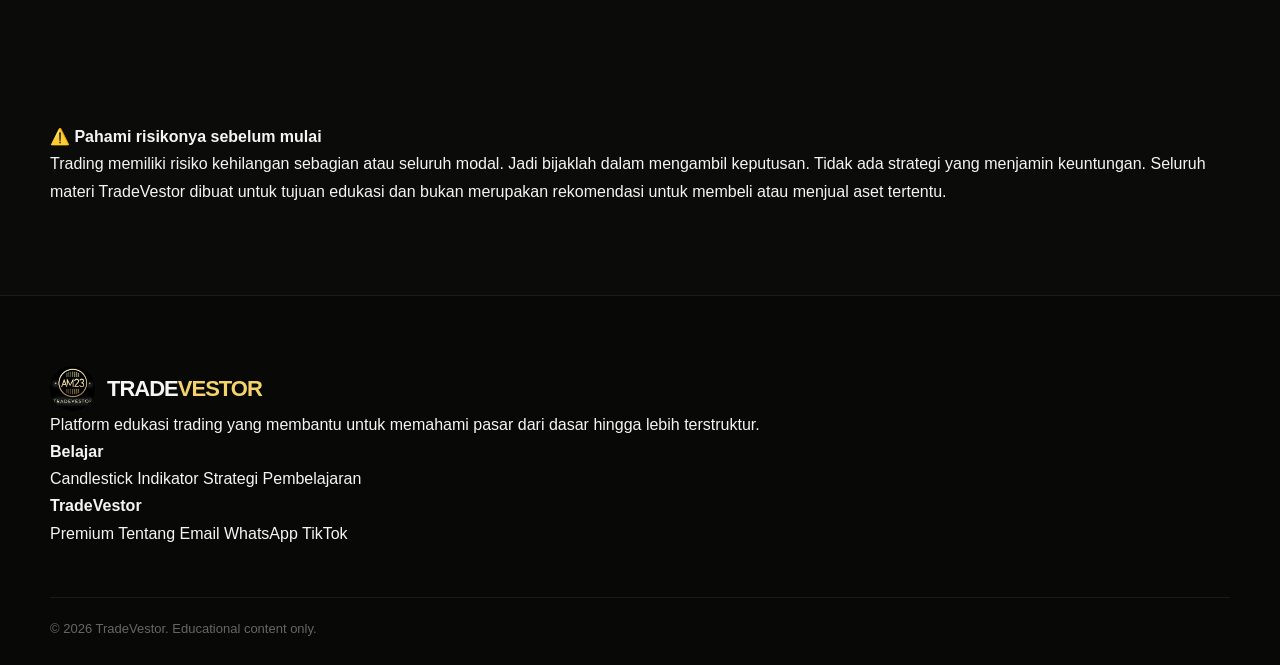
==== commit ccc860c9: "Update index.html Signed-off-by: Master023 <113614652+Master023@users.noreply.github.com>" ====
--- a/index.html
+++ b/index.html
@@ -47,7 +47,9 @@
   <div class="container nav-container">
 
 
-    <!-- BRAND -->
+    <!-- =================================================
+         LOGO
+    ================================================== -->
 
     <a
       href="index.html"
@@ -66,19 +68,9 @@
     </a>
 
 
-    <!-- HAMBURGER -->
-
-    <button
-      class="menu-btn"
-      id="menuBtn"
-      aria-label="Buka menu"
-      type="button"
-    >
-      ☰
-    </button>
-
-
-    <!-- NAVIGATION -->
+    <!-- =================================================
+         NAVIGATION
+    ================================================== -->
 
     <nav>
 
@@ -86,7 +78,6 @@
         class="nav-links"
         id="navLinks"
       >
-
 
         <li>
 
@@ -153,72 +144,57 @@
 
         </li>
 
-
-        <!-- =================================================
-             AUTH AREA
-        ================================================= -->
-
-        <li class="nav-auth">
-
-
-          <!-- BELUM LOGIN -->
-
-          <a
-            href="login.html"
-            data-auth-login
-            class="nav-auth-login"
-          >
-            Login / Register
-          </a>
-
-
-          <!-- SUDAH LOGIN -->
-
-          <span
-            data-auth-user
-            class="nav-auth-user"
-            style="display:none;"
-          >
-          </span>
-
-
-          <!-- LOGOUT -->
-
-          <a
-            href="#"
-            data-auth-logout
-            class="nav-auth-logout"
-            style="display:none;"
-          >
-            Logout
-          </a>
-
-
-        </li>
-
-
-        <!-- PREMIUM CTA -->
-
-        <li>
-
-          <a
-            href="premium.html"
-            class="nav-cta"
-          >
-            Premium →
-          </a>
-
-        </li>
-
-
       </ul>
 
     </nav>
 
+
+    <!-- =================================================
+         LOGIN / REGISTER / USER / LOGOUT
+
+         Bagian ini sengaja berada DI LUAR menu ☰.
+         
+         Belum login:
+         Login / Register
+
+         Sudah login:
+         Nama User | Logout
+    ================================================== -->
+
+    <div
+      class="nav-auth"
+      id="navAuth"
+    >
+
+      <a
+        href="login.html"
+        class="nav-login"
+      >
+        Login / Register
+      </a>
+
+    </div>
+
+
+    <!-- =================================================
+         HAMBURGER
+    ================================================== -->
+
+    <button
+      class="menu-btn"
+      id="menuBtn"
+      type="button"
+      aria-label="Buka menu"
+    >
+
+      ☰
+
+    </button>
+
+
   </div>
 
 </header>
-
 
 
 <!-- =====================================================
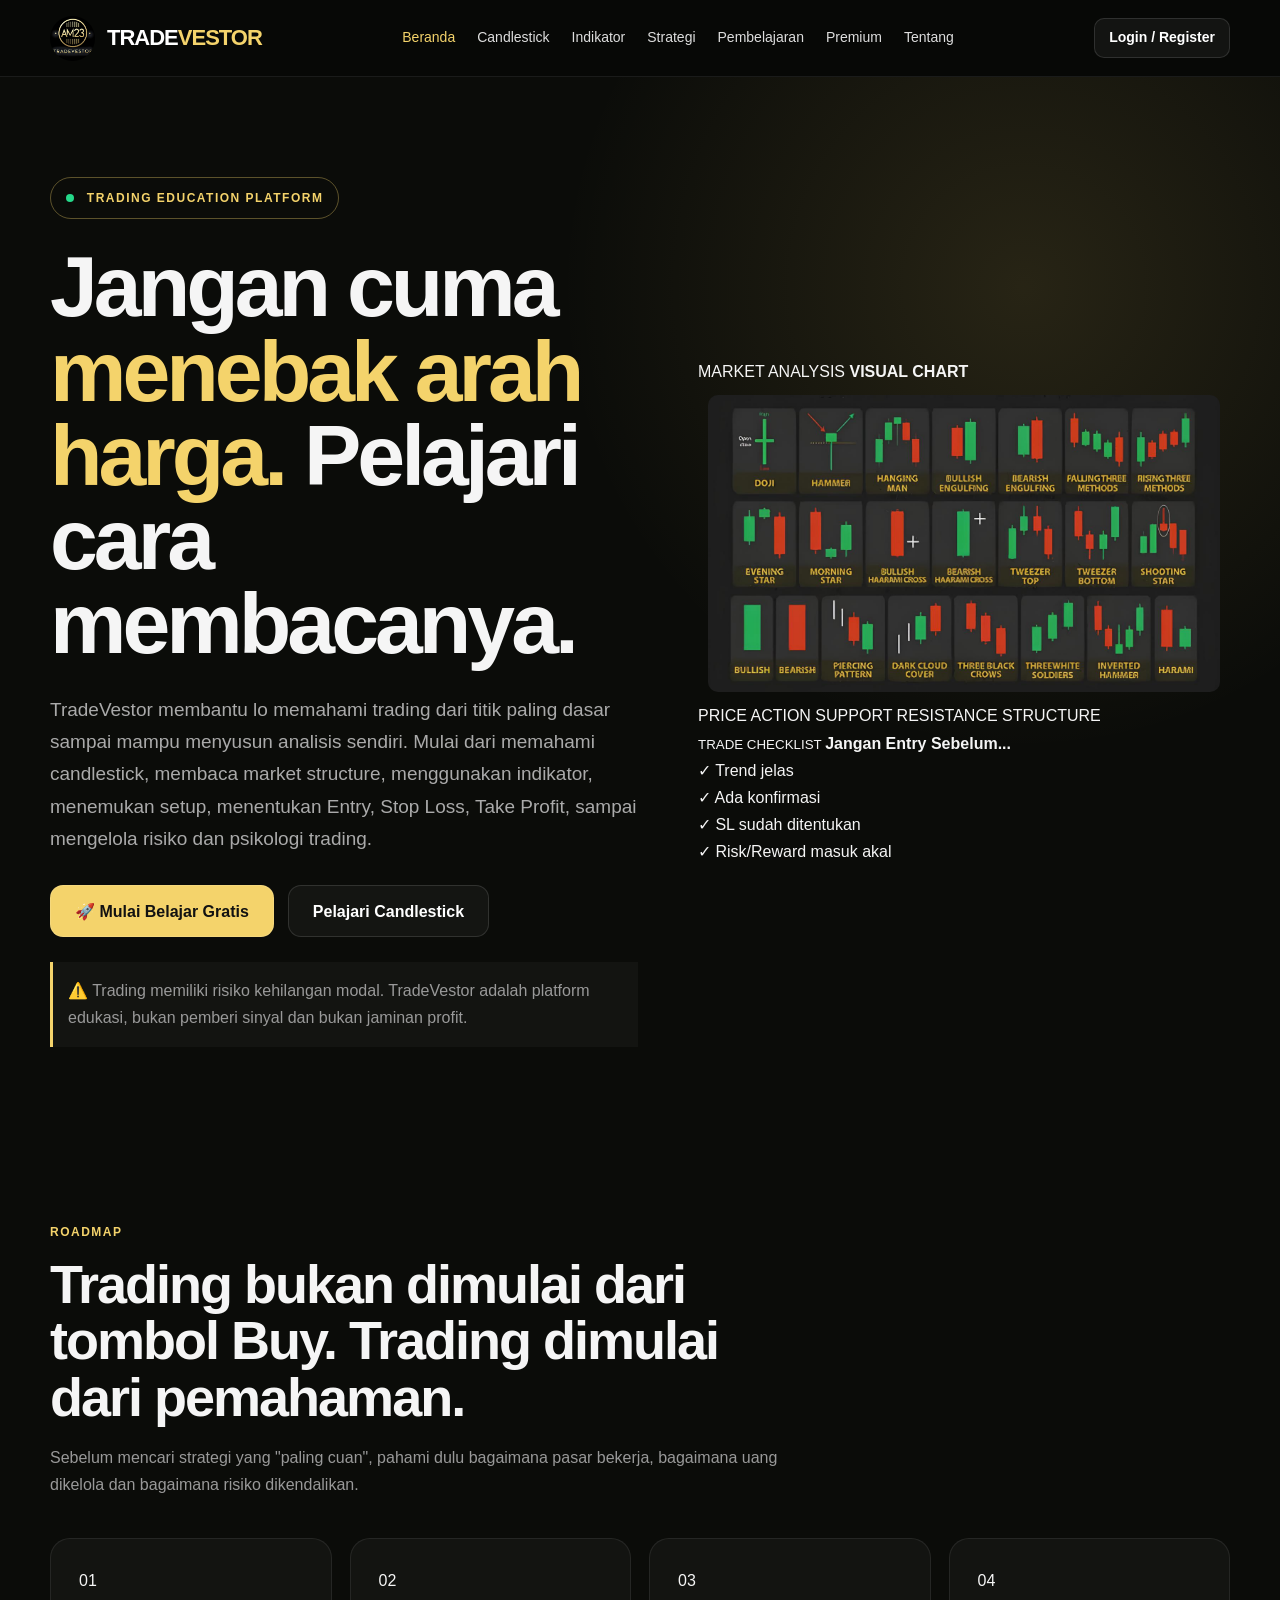
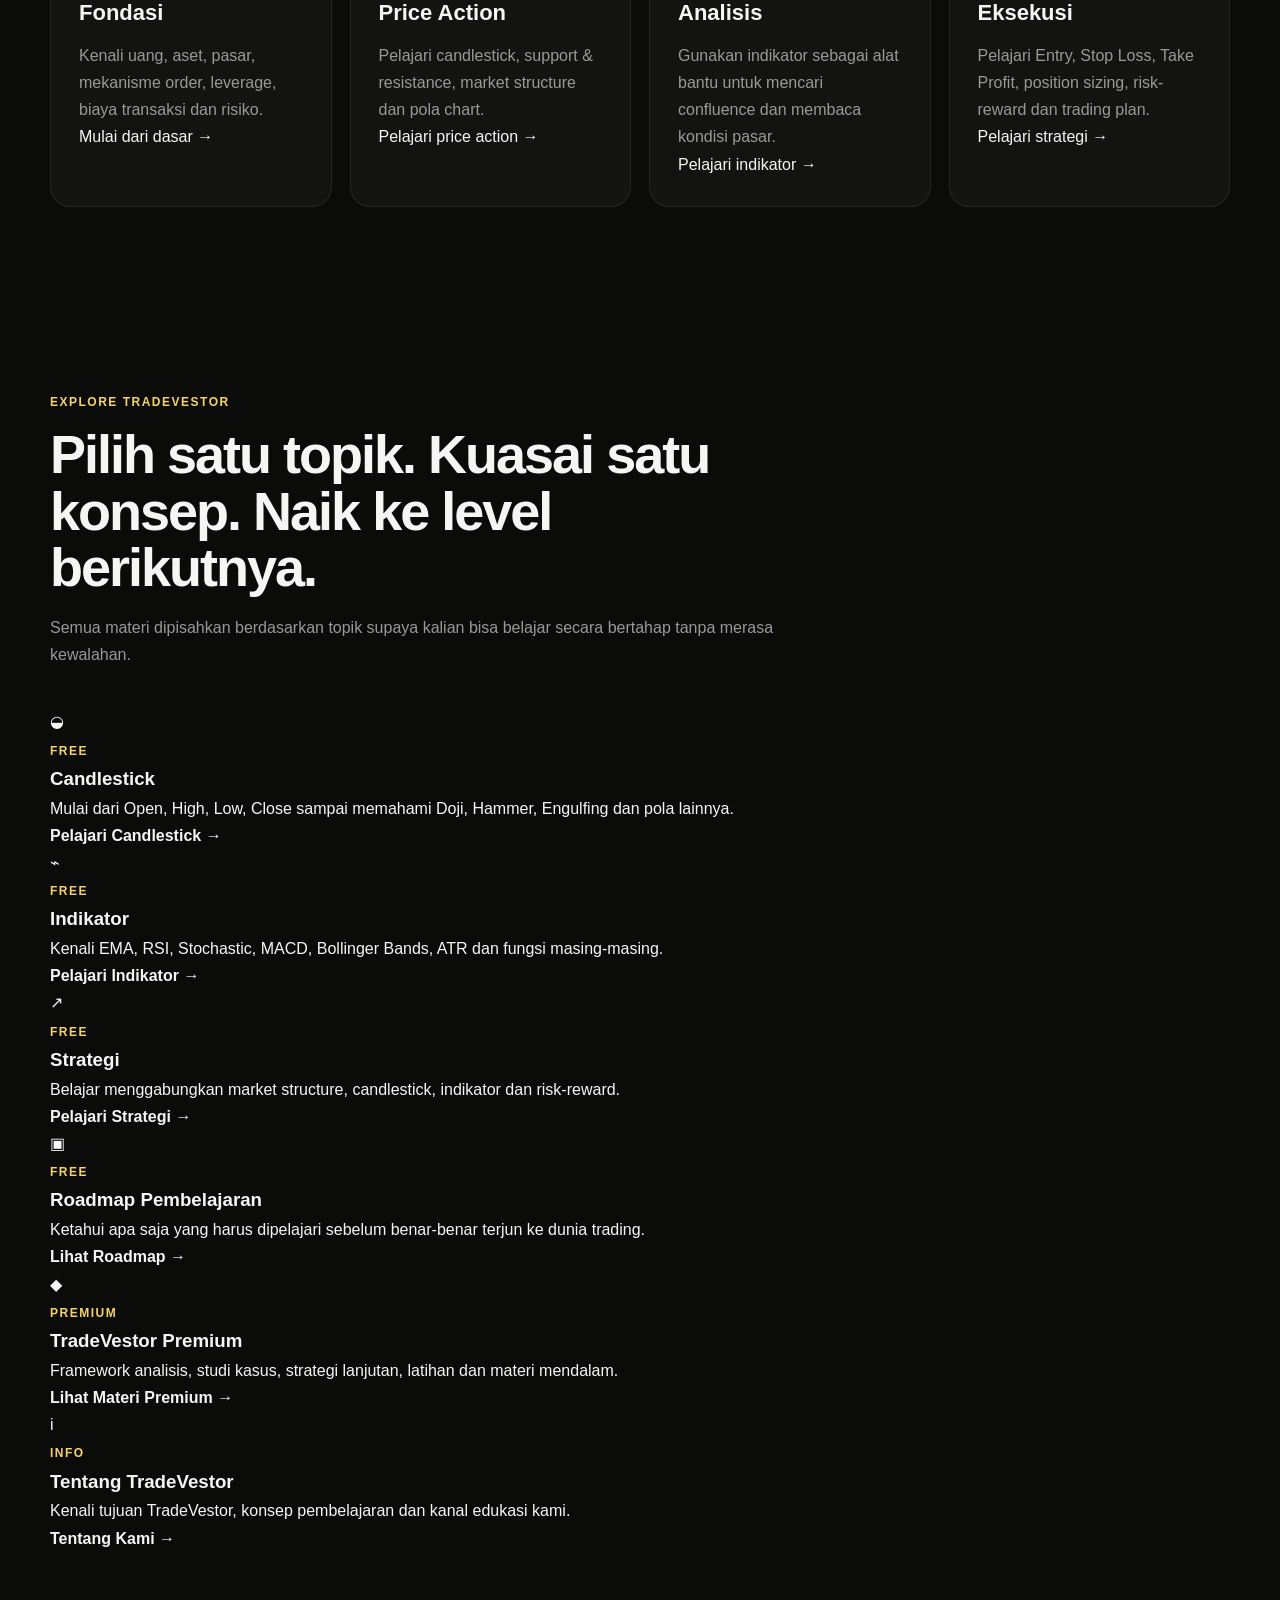
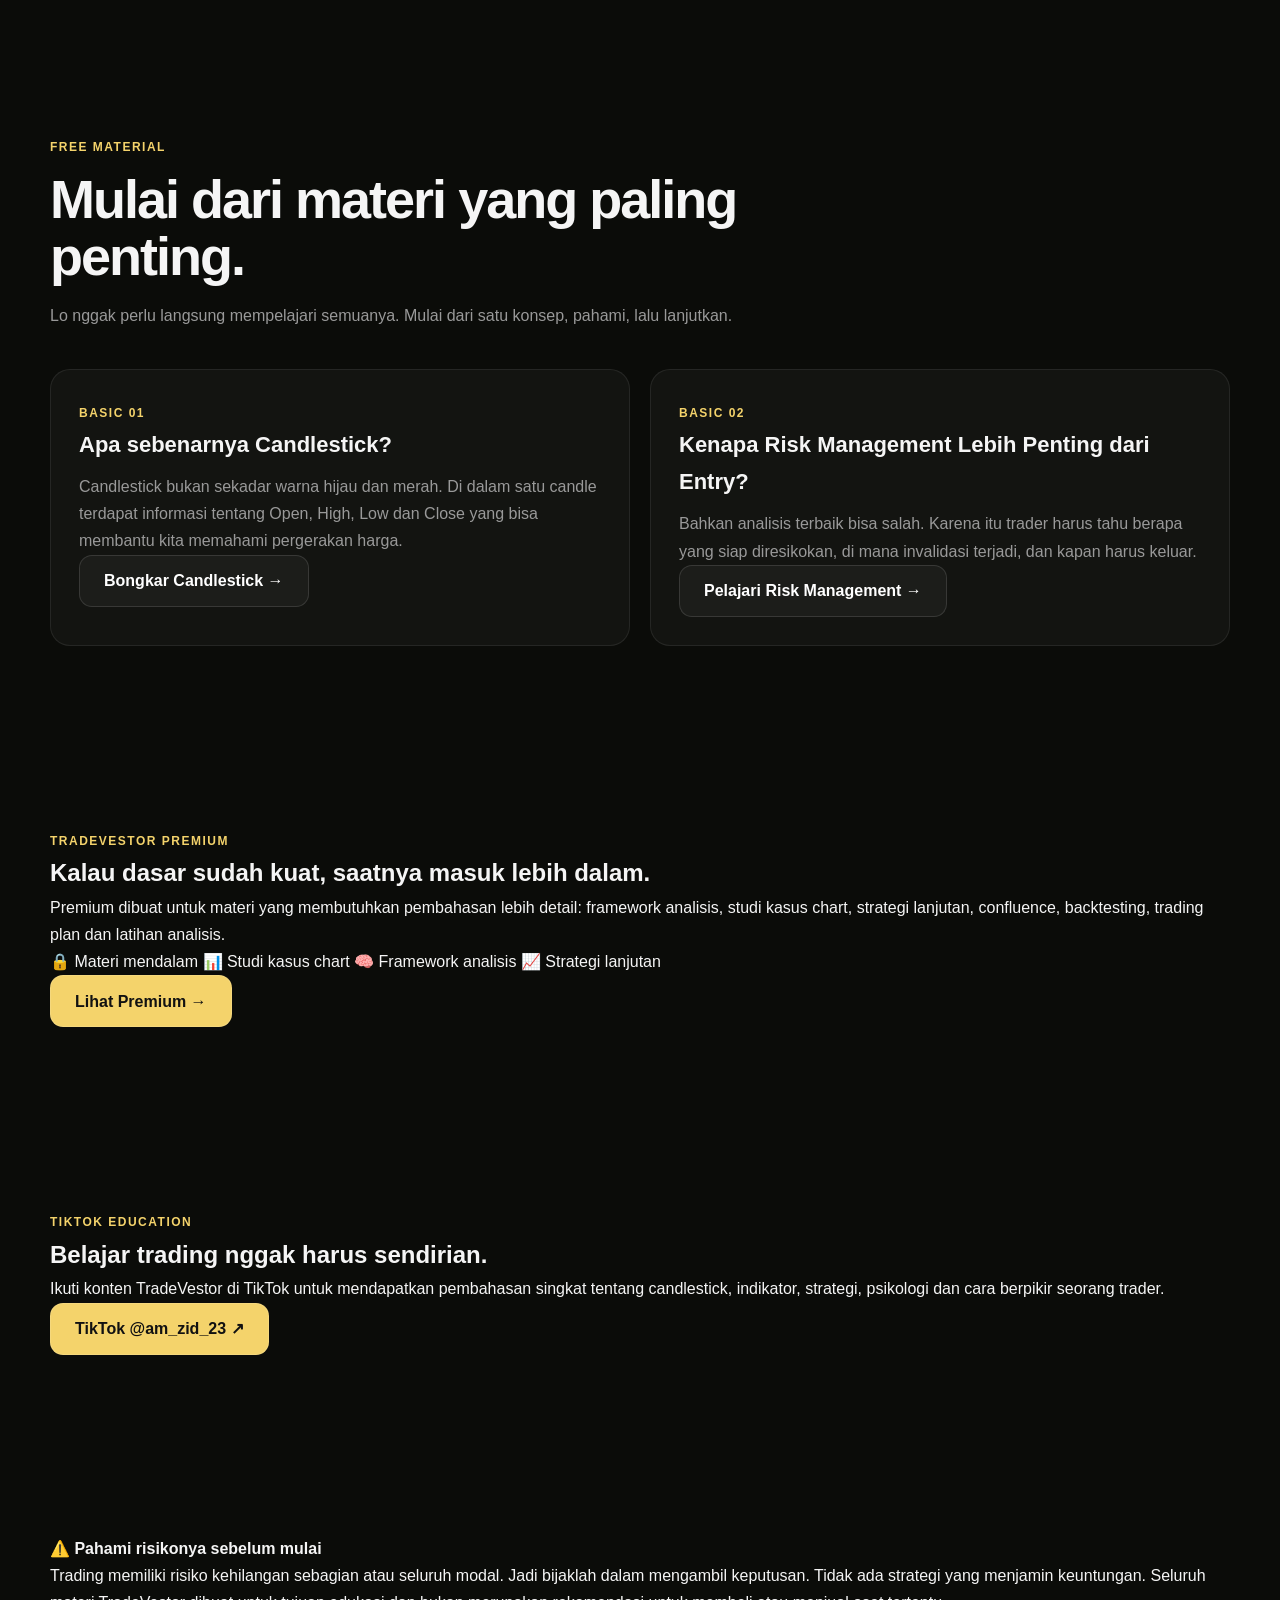
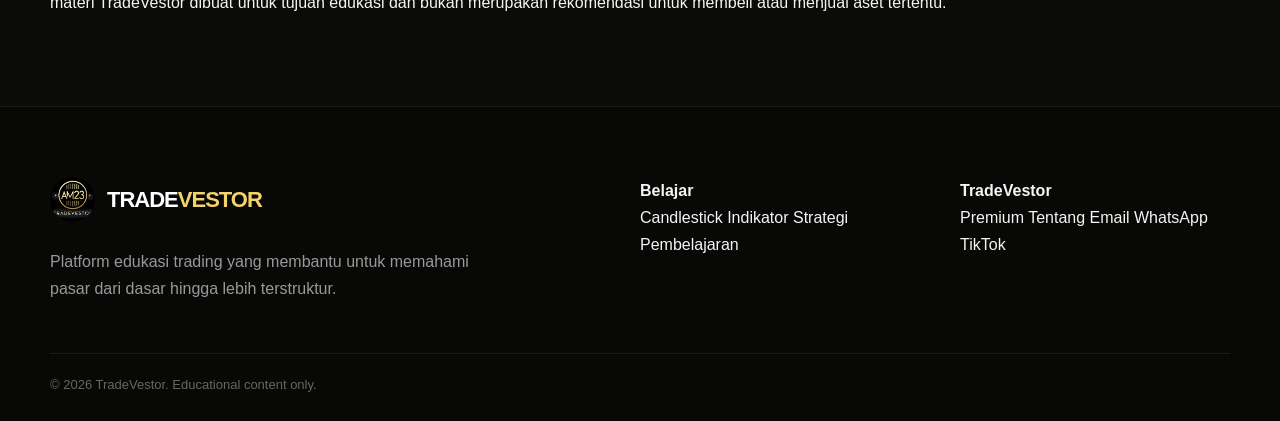
==== commit 484bb917: "Update index.html Signed-off-by: Master023 <113614652+Master023@users.noreply.github.com>" ====
--- a/index.html
+++ b/index.html
@@ -69,10 +69,11 @@
 
 
     <!-- =================================================
-         NAVIGATION
+         NAVIGATION MENU
+         MENU INI HANYA UNTUK LINK NAVIGASI
     ================================================== -->
 
-    <nav>
+    <nav class="main-navigation">
 
       <ul
         class="nav-links"
@@ -80,68 +81,66 @@
       >
 
         <li>
-
           <a
             class="active"
             href="index.html"
           >
             Beranda
           </a>
-
         </li>
 
 
         <li>
-
-          <a href="candlestick.html">
+          <a
+            href="candlestick.html"
+            data-require-login="true"
+          >
             Candlestick
           </a>
-
         </li>
 
 
         <li>
-
-          <a href="indikator.html">
+          <a
+            href="indikator.html"
+            data-require-login="true"
+          >
             Indikator
           </a>
-
         </li>
 
 
         <li>
-
-          <a href="strategi.html">
+          <a
+            href="strategi.html"
+            data-require-login="true"
+          >
             Strategi
           </a>
-
         </li>
 
 
         <li>
-
-          <a href="pembelajaran.html">
+          <a
+            href="pembelajaran.html"
+            data-require-login="true"
+          >
             Pembelajaran
           </a>
-
         </li>
 
 
         <li>
-
           <a href="premium.html">
             Premium
           </a>
-
         </li>
 
 
         <li>
-
           <a href="tentang.html">
             Tentang
           </a>
-
         </li>
 
       </ul>
@@ -150,15 +149,16 @@
 
 
     <!-- =================================================
-         LOGIN / REGISTER / USER / LOGOUT
-
-         Bagian ini sengaja berada DI LUAR menu ☰.
-         
-         Belum login:
-         Login / Register
-
-         Sudah login:
-         Nama User | Logout
+         AUTH AREA
+
+         PENTING:
+         AREA INI BERADA DI LUAR MENU ☰
+
+         BELUM LOGIN:
+         [ Login / Register ]
+
+         SUDAH LOGIN:
+         [ ● Nama ] [ Logout ]
     ================================================== -->
 
     <div
@@ -169,6 +169,7 @@
       <a
         href="login.html"
         class="nav-login"
+        id="navLogin"
       >
         Login / Register
       </a>
@@ -185,16 +186,16 @@
       id="menuBtn"
       type="button"
       aria-label="Buka menu"
+      aria-expanded="false"
     >
-
       ☰
-
     </button>
 
 
   </div>
 
 </header>
+
 
 
 <!-- =====================================================
@@ -228,6 +229,7 @@
       <h1>
 
         Jangan cuma
+
         <span class="gradient">
           menebak arah harga.
         </span>
@@ -258,6 +260,7 @@
         <a
           href="pembelajaran.html"
           class="btn btn-primary"
+          data-require-login="true"
         >
           🚀 Mulai Belajar Gratis
         </a>
@@ -266,6 +269,7 @@
         <a
           href="candlestick.html"
           class="btn btn-secondary"
+          data-require-login="true"
         >
           Pelajari Candlestick
         </a>
@@ -277,6 +281,7 @@
       <div class="notice">
 
         ⚠️ Trading memiliki risiko kehilangan modal.
+
         TradeVestor adalah platform edukasi,
         bukan pemberi sinyal dan bukan jaminan profit.
 
@@ -286,7 +291,10 @@
     </div>
 
 
-    <!-- HERO VISUAL -->
+
+    <!-- =================================================
+         HERO VISUAL
+    ================================================== -->
 
     <div class="hero-visual reveal">
 
@@ -362,6 +370,7 @@
       </div>
 
 
+
       <div class="floating-analysis">
 
 
@@ -449,12 +458,10 @@
           01
         </div>
 
-
         <h3>
           Fondasi
         </h3>
 
-
         <p>
 
           Kenali uang, aset, pasar,
@@ -463,8 +470,10 @@
 
         </p>
 
-
-        <a href="pembelajaran.html">
+        <a
+          href="pembelajaran.html"
+          data-require-login="true"
+        >
           Mulai dari dasar →
         </a>
 
@@ -478,11 +487,9 @@
           02
         </div>
 
-
         <h3>
           Price Action
         </h3>
-
 
         <p>
 
@@ -493,8 +500,10 @@
 
         </p>
 
-
-        <a href="candlestick.html">
+        <a
+          href="candlestick.html"
+          data-require-login="true"
+        >
           Pelajari price action →
         </a>
 
@@ -508,12 +517,10 @@
           03
         </div>
 
-
         <h3>
           Analisis
         </h3>
 
-
         <p>
 
           Gunakan indikator sebagai
@@ -522,8 +529,10 @@
 
         </p>
 
-
-        <a href="indikator.html">
+        <a
+          href="indikator.html"
+          data-require-login="true"
+        >
           Pelajari indikator →
         </a>
 
@@ -537,12 +546,10 @@
           04
         </div>
 
-
         <h3>
           Eksekusi
         </h3>
 
-
         <p>
 
           Pelajari Entry, Stop Loss,
@@ -551,8 +558,10 @@
 
         </p>
 
-
-        <a href="strategi.html">
+        <a
+          href="strategi.html"
+          data-require-login="true"
+        >
           Pelajari strategi →
         </a>
 
@@ -603,29 +612,30 @@
     </div>
 
 
+
     <div class="learning-grid">
 
+
+      <!-- CANDLESTICK -->
 
       <a
         href="candlestick.html"
         class="learning-card reveal"
+        data-require-login="true"
       >
 
         <div class="learning-icon">
           ◒
         </div>
 
-
         <span class="tag">
           FREE
         </span>
 
-
         <h3>
           Candlestick
         </h3>
 
-
         <p>
 
           Mulai dari Open, High, Low,
@@ -634,7 +644,6 @@
 
         </p>
 
-
         <strong>
           Pelajari Candlestick →
         </strong>
@@ -643,26 +652,26 @@
 
 
 
+      <!-- INDIKATOR -->
+
       <a
         href="indikator.html"
         class="learning-card reveal"
+        data-require-login="true"
       >
 
         <div class="learning-icon">
           ⌁
         </div>
 
-
         <span class="tag">
           FREE
         </span>
 
-
         <h3>
           Indikator
         </h3>
 
-
         <p>
 
           Kenali EMA, RSI, Stochastic,
@@ -671,7 +680,6 @@
 
         </p>
 
-
         <strong>
           Pelajari Indikator →
         </strong>
@@ -680,26 +688,26 @@
 
 
 
+      <!-- STRATEGI -->
+
       <a
         href="strategi.html"
         class="learning-card reveal"
+        data-require-login="true"
       >
 
         <div class="learning-icon">
           ↗
         </div>
 
-
         <span class="tag">
           FREE
         </span>
 
-
         <h3>
           Strategi
         </h3>
 
-
         <p>
 
           Belajar menggabungkan
@@ -708,7 +716,6 @@
 
         </p>
 
-
         <strong>
           Pelajari Strategi →
         </strong>
@@ -717,26 +724,26 @@
 
 
 
+      <!-- ROADMAP -->
+
       <a
         href="pembelajaran.html"
         class="learning-card reveal"
+        data-require-login="true"
       >
 
         <div class="learning-icon">
           ▣
         </div>
 
-
         <span class="tag">
           FREE
         </span>
 
-
         <h3>
           Roadmap Pembelajaran
         </h3>
 
-
         <p>
 
           Ketahui apa saja yang harus
@@ -745,7 +752,6 @@
 
         </p>
 
-
         <strong>
           Lihat Roadmap →
         </strong>
@@ -753,6 +759,8 @@
       </a>
 
 
+
+      <!-- PREMIUM -->
 
       <a
         href="premium.html"
@@ -763,17 +771,14 @@
           ◆
         </div>
 
-
         <span class="tag premium-tag">
           PREMIUM
         </span>
 
-
         <h3>
           TradeVestor Premium
         </h3>
 
-
         <p>
 
           Framework analisis,
@@ -782,7 +787,6 @@
 
         </p>
 
-
         <strong>
           Lihat Materi Premium →
         </strong>
@@ -790,6 +794,8 @@
       </a>
 
 
+
+      <!-- TENTANG -->
 
       <a
         href="tentang.html"
@@ -800,17 +806,14 @@
           i
         </div>
 
-
         <span class="tag">
           INFO
         </span>
 
-
         <h3>
           Tentang TradeVestor
         </h3>
 
-
         <p>
 
           Kenali tujuan TradeVestor,
@@ -818,7 +821,6 @@
           kanal edukasi kami.
 
         </p>
-
 
         <strong>
           Tentang Kami →
@@ -868,6 +870,7 @@
     </div>
 
 
+
     <div class="split">
 
 
@@ -899,6 +902,7 @@
         <a
           href="candlestick.html"
           class="btn btn-secondary"
+          data-require-login="true"
         >
           Bongkar Candlestick →
         </a>
@@ -935,6 +939,7 @@
         <a
           href="strategi.html#risk"
           class="btn btn-secondary"
+          data-require-login="true"
         >
           Pelajari Risk Management →
         </a>
@@ -993,16 +998,13 @@
           🔒 Materi mendalam
         </span>
 
-
         <span>
           📊 Studi kasus chart
         </span>
 
-
         <span>
           🧠 Framework analisis
         </span>
-
 
         <span>
           📈 Strategi lanjutan
@@ -1104,6 +1106,7 @@
 
         Trading memiliki risiko kehilangan
         sebagian atau seluruh modal.
+
         Jadi bijaklah dalam mengambil keputusan.
 
         Tidak ada strategi yang menjamin
@@ -1153,7 +1156,6 @@
             alt="Logo TradeVestor"
           >
 
-
           <span>
             TRADE<b>VESTOR</b>
           </span>
@@ -1181,22 +1183,34 @@
         </h4>
 
 
-        <a href="candlestick.html">
+        <a
+          href="candlestick.html"
+          data-require-login="true"
+        >
           Candlestick
         </a>
 
 
-        <a href="indikator.html">
+        <a
+          href="indikator.html"
+          data-require-login="true"
+        >
           Indikator
         </a>
 
 
-        <a href="strategi.html">
+        <a
+          href="strategi.html"
+          data-require-login="true"
+        >
           Strategi
         </a>
 
 
-        <a href="pembelajaran.html">
+        <a
+          href="pembelajaran.html"
+          data-require-login="true"
+        >
           Pembelajaran
         </a>
 
@@ -1278,67 +1292,344 @@
 
 <script>
 
+/* ========================================================
+   TRADEVESTOR NAVBAR SYSTEM
+======================================================== */
+
 document.addEventListener(
   "DOMContentLoaded",
-  function () {
-
-    /*
-     * Update Login/Register atau
-     * User/Logout pada navbar.
-     */
-
-    if (
-      window.TradeVestorAuth &&
-      typeof
-        window.TradeVestorAuth
-          .updateAuthNavbar === "function"
-    ) {
-
-      window.TradeVestorAuth
-        .updateAuthNavbar();
-
-    }
-
-
-    /*
-     * Logout button
-     */
-
-    const logoutButton =
-      document.querySelector(
-        "[data-auth-logout]"
-      );
-
-
-    if (logoutButton) {
-
-      logoutButton.addEventListener(
+  async function () {
+
+
+    /* ====================================================
+       ELEMENT
+    ==================================================== */
+
+    const navAuth =
+      document.getElementById("navAuth");
+
+    const menuBtn =
+      document.getElementById("menuBtn");
+
+    const navLinks =
+      document.getElementById("navLinks");
+
+
+    /* ====================================================
+       MOBILE MENU
+    ==================================================== */
+
+    if (menuBtn && navLinks) {
+
+      menuBtn.addEventListener(
         "click",
-        async function (event) {
+        function (event) {
 
           event.preventDefault();
 
-
-          if (
-            window.TradeVestorAuth &&
-            typeof
-              window.TradeVestorAuth
-                .handleLogout === "function"
-          ) {
-
-            await window.TradeVestorAuth
-              .handleLogout();
-
-          }
+          event.stopPropagation();
+
+          const isOpen =
+            navLinks.classList.toggle("active");
+
+          menuBtn.setAttribute(
+            "aria-expanded",
+            isOpen ? "true" : "false"
+          );
 
         }
       );
 
+
+      /* Tutup menu ketika klik link */
+
+      navLinks
+        .querySelectorAll("a")
+        .forEach(
+          function (link) {
+
+            link.addEventListener(
+              "click",
+              function () {
+
+                navLinks.classList.remove(
+                  "active"
+                );
+
+                menuBtn.setAttribute(
+                  "aria-expanded",
+                  "false"
+                );
+
+              }
+            );
+
+          }
+        );
+
     }
+
+
+    /* ====================================================
+       CEK LOGIN
+    ==================================================== */
+
+    let loggedIn = false;
+    let currentUser = null;
+
+
+    try {
+
+      if (
+        window.TradeVestorAuth &&
+        typeof
+          window.TradeVestorAuth
+            .getCurrentUser === "function"
+      ) {
+
+        const result =
+          await window.TradeVestorAuth
+            .getCurrentUser();
+
+
+        if (
+          result &&
+          result.ok &&
+          result.data &&
+          result.data.success
+        ) {
+
+          loggedIn = true;
+
+          currentUser =
+            result.data.user;
+
+        }
+
+      }
+
+    } catch (error) {
+
+      console.error(
+        "NAVBAR AUTH ERROR:",
+        error
+      );
+
+    }
+
+
+    /* ====================================================
+       RENDER LOGIN / USER
+    ==================================================== */
+
+    if (navAuth) {
+
+
+      /* ================================================
+         BELUM LOGIN
+      ================================================ */
+
+      if (!loggedIn) {
+
+        navAuth.innerHTML = `
+
+          <a
+            href="login.html"
+            class="nav-login"
+            id="navLogin"
+          >
+            Login / Register
+          </a>
+
+        `;
+
+      }
+
+
+      /* ================================================
+         SUDAH LOGIN
+      ================================================ */
+
+      else {
+
+        const safeName =
+          currentUser &&
+          currentUser.name
+            ? currentUser.name
+            : "User";
+
+
+        navAuth.innerHTML = `
+
+          <span
+            class="nav-user"
+            title="${escapeHtml(safeName)}"
+          >
+            ${escapeHtml(safeName)}
+          </span>
+
+          <button
+            type="button"
+            class="nav-logout"
+            id="navLogout"
+          >
+            Logout
+          </button>
+
+        `;
+
+
+        /* ==============================================
+           LOGOUT
+        ============================================== */
+
+        const logoutButton =
+          document.getElementById(
+            "navLogout"
+          );
+
+
+        if (logoutButton) {
+
+          logoutButton.addEventListener(
+            "click",
+            async function (event) {
+
+              event.preventDefault();
+
+              event.stopPropagation();
+
+
+              logoutButton.disabled = true;
+
+              logoutButton.textContent =
+                "Logout...";
+
+
+              try {
+
+                const result =
+                  await window.TradeVestorAuth
+                    .logoutUser();
+
+
+                if (
+                  result &&
+                  result.ok &&
+                  result.data &&
+                  result.data.success
+                ) {
+
+                  window.location.href =
+                    "/index.html";
+
+                  return;
+
+                }
+
+
+                alert(
+                  result?.data?.message ||
+                  "Logout gagal."
+                );
+
+
+              } catch (error) {
+
+                console.error(
+                  "LOGOUT ERROR:",
+                  error
+                );
+
+                alert(
+                  "Terjadi kesalahan saat logout."
+                );
+
+              }
+
+
+              logoutButton.disabled = false;
+
+              logoutButton.textContent =
+                "Logout";
+
+            }
+          );
+
+        }
+
+      }
+
+    }
+
+
+    /* ====================================================
+       PROTEKSI LINK MATERI GRATIS
+       
+       Premium TIDAK terkena sistem ini.
+       Premium tetap bisa dibuka tanpa login
+       agar halaman premium bisa menjelaskan harga/
+       pembayaran terlebih dahulu.
+    ==================================================== */
+
+    const protectedLinks =
+      document.querySelectorAll(
+        "[data-require-login='true']"
+      );
+
+
+    protectedLinks.forEach(
+      function (link) {
+
+        link.addEventListener(
+          "click",
+          async function (event) {
+
+            if (loggedIn) {
+
+              return;
+
+            }
+
+
+            event.preventDefault();
+
+
+            const destination =
+              link.getAttribute("href");
+
+
+            window.location.href =
+              "/login.html?redirect=" +
+              encodeURIComponent(
+                destination
+              );
+
+          }
+        );
+
+      }
+    );
 
   }
 );
 
+
+/* ========================================================
+   ESCAPE HTML
+======================================================== */
+
+function escapeHtml(value) {
+
+  return String(value)
+    .replaceAll("&", "&amp;")
+    .replaceAll("<", "&lt;")
+    .replaceAll(">", "&gt;")
+    .replaceAll('"', "&quot;")
+    .replaceAll("'", "&#039;");
+
+}
+
 </script>
 
 
--- a/css/style.css
+++ b/css/style.css
@@ -1,3 +1,8 @@
+/* ============================================================
+   TRADEVESTOR
+   GLOBAL STYLE
+============================================================ */
+
 * {
     box-sizing: border-box;
     margin: 0;
@@ -20,6 +25,10 @@
     text-decoration: none;
 }
 
+button {
+    font-family: inherit;
+}
+
 img {
     max-width: 100%;
     display: block;
@@ -30,272 +39,813 @@
     margin: auto;
 }
 
-/* =========================
+
+/* ============================================================
    NAVBAR
-========================= */
-
-header {
+============================================================ */
+
+.navbar {
     position: sticky;
     top: 0;
-    z-index: 1000;
-    background: rgba(8, 9, 7, .94);
-    border-bottom: 1px solid rgba(255,255,255,.08);
+    left: 0;
+    width: 100%;
+
+    z-index: 5000;
+
+    background: rgba(8, 9, 7, 0.96);
+
+    border-bottom: 1px solid rgba(255,255,255,0.08);
+
     backdrop-filter: blur(15px);
-}
-
-.nav {
+    -webkit-backdrop-filter: blur(15px);
+}
+
+
+/* ============================================================
+   NAV CONTAINER
+============================================================ */
+
+.nav-container {
+
+    position: relative;
+
     min-height: 76px;
+
     display: flex;
+
     align-items: center;
-    justify-content: space-between;
-    gap: 20px;
-}
+
+    width: min(1180px, calc(100% - 40px));
+
+    margin: auto;
+
+    gap: 14px;
+
+}
+
+
+/* ============================================================
+   BRAND
+============================================================ */
 
 .brand {
+
+    display: inline-flex;
+
+    align-items: center;
+
+    gap: 12px;
+
+    flex-shrink: 0;
+
+    font-size: 22px;
+
+    font-weight: 900;
+
+    letter-spacing: -1px;
+
+    color: #ffffff;
+
+    position: relative;
+
+    z-index: 5003;
+
+    pointer-events: auto;
+}
+
+.brand img {
+
+    width: 45px;
+
+    height: 45px;
+
+    object-fit: cover;
+
+    border-radius: 50%;
+
+}
+
+.brand b {
+
+    color: #f4d36b;
+
+}
+
+
+/* ============================================================
+   NAVIGATION DESKTOP
+============================================================ */
+
+.nav-container nav {
+
+    display: block;
+
+    margin-left: auto;
+
+}
+
+
+/* ============================================================
+   NAV LINKS
+============================================================ */
+
+.nav-links {
+
+    list-style: none;
+
     display: flex;
+
     align-items: center;
-    gap: 12px;
-    font-size: 22px;
-    font-weight: 900;
-    letter-spacing: -1px;
-}
-
-.brand img {
-    width: 45px;
-    height: 45px;
-    object-fit: cover;
+
+    justify-content: flex-end;
+
+    gap: 22px;
+
+}
+
+.nav-links li {
+
+    list-style: none;
+
+}
+
+.nav-links a {
+
+    display: inline-flex;
+
+    align-items: center;
+
+    justify-content: center;
+
+    min-height: 40px;
+
+    color: #ddd;
+
+    font-size: 14px;
+
+    transition:
+        color .2s ease,
+        background .2s ease;
+
+}
+
+.nav-links a:hover {
+
+    color: #f4d36b;
+
+}
+
+.nav-links a.active {
+
+    color: #f4d36b;
+
+}
+
+
+/* ============================================================
+   PREMIUM CTA
+============================================================ */
+
+.nav-cta {
+
+    padding: 10px 16px !important;
+
+    border-radius: 10px;
+
+    background: #f4d36b;
+
+    color: #111 !important;
+
+    font-weight: 700;
+
+}
+
+.nav-cta:hover {
+
+    color: #111 !important;
+
+    background: #ffe28b;
+
+}
+
+
+/* ============================================================
+   AUTH AREA
+============================================================ */
+
+.nav-auth {
+
+    display: flex;
+
+    align-items: center;
+
+    justify-content: center;
+
+    gap: 8px;
+
+    margin-left: auto;
+
+    flex-shrink: 0;
+
+    position: relative;
+
+    z-index: 6000;
+
+    pointer-events: auto;
+
+}
+
+
+/* ============================================================
+   LOGIN / REGISTER
+============================================================ */
+
+.nav-login {
+
+    display: inline-flex;
+
+    align-items: center;
+
+    justify-content: center;
+
+    min-height: 40px;
+
+    padding: 0 14px;
+
+    border-radius: 10px;
+
+    background: rgba(255,255,255,0.05);
+
+    border: 1px solid rgba(255,255,255,0.12);
+
+    color: #ffffff !important;
+
+    font-size: 14px;
+
+    font-weight: 700;
+
+    cursor: pointer;
+
+    position: relative;
+
+    z-index: 6001;
+
+    pointer-events: auto;
+
+    user-select: none;
+
+    transition:
+        background .2s ease,
+        border-color .2s ease,
+        transform .2s ease;
+
+}
+
+.nav-login:hover {
+
+    background: rgba(244,211,107,0.12);
+
+    border-color: rgba(244,211,107,0.45);
+
+    color: #f4d36b !important;
+
+    transform: translateY(-1px);
+
+}
+
+.nav-login:active {
+
+    transform: translateY(0);
+
+}
+
+
+/* ============================================================
+   USER NAME
+============================================================ */
+
+.nav-user {
+
+    display: inline-flex;
+
+    align-items: center;
+
+    justify-content: center;
+
+    gap: 7px;
+
+    min-height: 40px;
+
+    max-width: 180px;
+
+    padding: 0 12px;
+
+    border-radius: 10px;
+
+    background: rgba(255,255,255,0.05);
+
+    border: 1px solid rgba(255,255,255,0.10);
+
+    color: #ffffff;
+
+    font-size: 14px;
+
+    font-weight: 700;
+
+    white-space: nowrap;
+
+    overflow: hidden;
+
+    text-overflow: ellipsis;
+
+    position: relative;
+
+    z-index: 6001;
+
+    pointer-events: auto;
+
+}
+
+.nav-user::before {
+
+    content: "";
+
+    width: 7px;
+
+    height: 7px;
+
+    flex-shrink: 0;
+
     border-radius: 50%;
-}
-
-.brand b {
+
+    background: #25d98a;
+
+    box-shadow: 0 0 8px rgba(37,217,138,0.5);
+
+}
+
+
+/* ============================================================
+   LOGOUT
+============================================================ */
+
+.nav-logout {
+
+    display: inline-flex;
+
+    align-items: center;
+
+    justify-content: center;
+
+    min-height: 40px;
+
+    padding: 0 14px;
+
+    border-radius: 10px;
+
+    background: rgba(255,70,70,0.08);
+
+    border: 1px solid rgba(255,70,70,0.20);
+
+    color: #ffffff;
+
+    font-size: 14px;
+
+    font-weight: 700;
+
+    cursor: pointer;
+
+    position: relative;
+
+    z-index: 6002;
+
+    pointer-events: auto;
+
+    user-select: none;
+
+    transition:
+        background .2s ease,
+        border-color .2s ease,
+        transform .2s ease;
+
+}
+
+.nav-logout:hover {
+
+    background: rgba(255,70,70,0.18);
+
+    border-color: rgba(255,70,70,0.40);
+
+    transform: translateY(-1px);
+
+}
+
+.nav-logout:active {
+
+    transform: translateY(0);
+
+}
+
+.nav-logout:disabled {
+
+    opacity: .6;
+
+    cursor: wait;
+
+}
+
+
+/* ============================================================
+   HAMBURGER BUTTON
+============================================================ */
+
+.menu-btn {
+
+    display: none;
+
+    width: 44px;
+
+    height: 44px;
+
+    flex-shrink: 0;
+
+    align-items: center;
+
+    justify-content: center;
+
+    border: 1px solid rgba(255,255,255,0.10);
+
+    border-radius: 10px;
+
+    background: rgba(255,255,255,0.04);
+
+    color: #ffffff;
+
+    font-size: 25px;
+
+    line-height: 1;
+
+    cursor: pointer;
+
+    position: relative;
+
+    z-index: 7000;
+
+    pointer-events: auto;
+
+    touch-action: manipulation;
+
+}
+
+.menu-btn:hover {
+
+    background: rgba(244,211,107,0.10);
+
+    border-color: rgba(244,211,107,0.35);
+
     color: #f4d36b;
-}
-
-.navlinks {
-    list-style: none;
-    display: flex;
+
+}
+
+.menu-btn:active {
+
+    transform: scale(.96);
+
+}
+
+
+/* ============================================================
+   HERO
+============================================================ */
+
+.hero {
+
+    padding: 100px 0 80px;
+
+    background:
+        radial-gradient(
+            circle at 80% 20%,
+            rgba(244,211,107,.12),
+            transparent 35%
+        ),
+        #0b0c09;
+
+}
+
+.hero-grid {
+
+    display: grid;
+
+    grid-template-columns: 1.05fr .95fr;
+
     align-items: center;
-    gap: 22px;
-}
-
-.navlinks a {
-    color: #ddd;
-    font-size: 14px;
-    transition: .25s;
-}
-
-.navlinks a:hover,
-.navlinks .active {
-    color: #f4d36b;
-}
-
-.nav-cta {
-    padding: 10px 16px;
-    border-radius: 10px;
-    background: #f4d36b;
-    color: #111 !important;
-    font-weight: 700;
-}
-
-.menu {
-    display: none;
-    border: 0;
-    background: transparent;
-    color: white;
-    font-size: 30px;
-    cursor: pointer;
-}
-
-/* =========================
-   HERO
-========================= */
-
-.hero {
-    padding: 100px 0 80px;
-    background:
-        radial-gradient(circle at 80% 20%, rgba(244,211,107,.12), transparent 35%),
-        #0b0c09;
-}
-
-.hero-grid {
-    display: grid;
-    grid-template-columns: 1.05fr .95fr;
-    align-items: center;
+
     gap: 60px;
+
 }
 
 .eyebrow,
 .kicker,
 .tag {
+
     display: inline-block;
+
     color: #f4d36b;
+
     font-weight: 800;
+
     text-transform: uppercase;
+
     letter-spacing: 1.5px;
+
     font-size: 12px;
+
 }
 
 .eyebrow {
+
     padding: 10px 15px;
+
     border: 1px solid rgba(244,211,107,.35);
+
     border-radius: 999px;
+
 }
 
 .dot {
+
     display: inline-block;
+
     width: 8px;
+
     height: 8px;
+
     margin-right: 8px;
+
     border-radius: 50%;
+
     background: #25d98a;
+
 }
 
 h1 {
+
     margin-top: 25px;
+
     font-size: clamp(48px, 7vw, 86px);
+
     line-height: .98;
+
     letter-spacing: -4px;
+
 }
 
 .gradient {
+
     color: #f4d36b;
+
 }
 
 .lead {
+
     margin-top: 28px;
+
     max-width: 700px;
+
     color: #aaa;
+
     font-size: 19px;
+
 }
 
 .actions {
+
     display: flex;
+
     flex-wrap: wrap;
+
     gap: 14px;
+
     margin-top: 30px;
+
 }
 
 .btn {
+
     display: inline-flex;
+
     justify-content: center;
+
     align-items: center;
+
     min-height: 52px;
+
     padding: 0 24px;
+
     border-radius: 13px;
+
     font-weight: 800;
+
     cursor: pointer;
+
     border: 1px solid rgba(255,255,255,.12);
+
 }
 
 .btn-primary {
+
     background: #f4d36b;
+
     color: #111;
+
 }
 
 .btn-secondary {
+
     background: rgba(255,255,255,.04);
+
     color: white;
+
 }
 
 .btn-outline {
+
     background: transparent;
+
     color: white;
+
 }
 
 .notice {
+
+    margin-top: 25px;
+
     padding: 15px;
+
     border-left: 3px solid #f4d36b;
+
     color: #999;
+
     background: rgba(255,255,255,.03);
-}
-
-/* =========================
+
+}
+
+
+/* ============================================================
    CHART
-========================= */
+============================================================ */
 
 .hero-card {
+
     border: 1px solid rgba(255,255,255,.1);
+
     border-radius: 25px;
+
     overflow: hidden;
+
     background: #10120e;
+
 }
 
 .chart-wrap {
+
     position: relative;
+
     min-height: 420px;
+
     overflow: hidden;
+
     padding: 30px;
+
     background: #0d0f0d;
+
 }
 
 .chart-grid {
+
     position: absolute;
+
     inset: 0;
+
     opacity: .5;
+
     background-image:
-        linear-gradient(rgba(255,255,255,.05) 1px, transparent 1px),
-        linear-gradient(90deg, rgba(255,255,255,.05) 1px, transparent 1px);
+        linear-gradient(
+            rgba(255,255,255,.05) 1px,
+            transparent 1px
+        ),
+        linear-gradient(
+            90deg,
+            rgba(255,255,255,.05) 1px,
+            transparent 1px
+        );
+
     background-size: 50px 50px;
+
 }
 
 .chart-badge {
+
     position: relative;
+
     z-index: 3;
+
     color: #f4d36b;
+
     font-size: 12px;
+
     font-weight: 800;
+
     letter-spacing: 1.5px;
-}
-
-/* CANDLESTICK */
+
+}
+
+
+/* ============================================================
+   CANDLESTICK
+============================================================ */
 
 .candles {
+
     position: absolute;
+
     left: 40px;
+
     right: 40px;
+
     bottom: 55px;
+
     height: 280px;
 
     display: flex;
+
     flex-direction: row;
+
     align-items: flex-end;
+
     justify-content: space-around;
+
     gap: 15px;
 
     z-index: 2;
+
 }
 
 .candle {
+
     position: relative;
+
     width: 24px;
+
     height: 160px;
+
     flex: 0 0 24px;
+
 }
 
 .candle .wick {
+
     position: absolute;
+
     left: 50%;
+
     top: 0;
+
     bottom: 0;
+
     width: 3px;
+
     transform: translateX(-50%);
+
     background: #25d98a;
+
 }
 
 .candle .body {
+
     position: absolute;
+
     left: 50%;
+
     top: 35%;
+
     width: 24px;
+
     height: 70px;
+
     transform: translateX(-50%);
+
     border-radius: 4px;
+
     background: #25d98a;
+
 }
 
 .candle.red .wick,
 .candle.red .body {
+
     background: #ff5b61;
+
 }
 
 .c1 { height: 180px; }
@@ -309,319 +859,721 @@
 .c9 { height: 160px; }
 
 .chart-label {
+
     position: absolute;
+
     left: 30px;
+
     bottom: 20px;
+
     color: #777;
+
     font-size: 12px;
-}
-
-/* =========================
+
+}
+
+
+/* ============================================================
    STATBAR
-========================= */
+============================================================ */
 
 .statbar {
+
     display: grid;
+
     grid-template-columns: repeat(3, 1fr);
+
 }
 
 .mini {
+
     padding: 20px;
+
     border-right: 1px solid rgba(255,255,255,.08);
+
 }
 
 .mini strong {
+
     display: block;
+
     color: #f4d36b;
+
     font-size: 20px;
+
 }
 
 .mini span {
+
     color: #aaa;
+
     font-size: 13px;
-}
-
-/* =========================
+
+}
+
+
+/* ============================================================
    SECTION
-========================= */
+============================================================ */
 
 .section {
+
     padding: 90px 0;
+
 }
 
 .section-head {
+
     max-width: 750px;
+
     margin-bottom: 40px;
+
 }
 
 .section-head h2 {
+
     margin-top: 12px;
+
     font-size: clamp(32px, 5vw, 54px);
+
     line-height: 1.05;
+
     letter-spacing: -2px;
+
 }
 
 .section-head p {
+
     margin-top: 18px;
+
     color: #999;
-}
-
-/* =========================
-   CARD
-========================= */
+
+}
+
+
+/* ============================================================
+   CARDS
+============================================================ */
 
 .grid-4 {
+
     display: grid;
+
     grid-template-columns: repeat(4, 1fr);
+
     gap: 18px;
+
 }
 
 .grid-3 {
+
     display: grid;
+
     grid-template-columns: repeat(3, 1fr);
+
     gap: 18px;
+
 }
 
 .card,
 .article {
+
     padding: 28px;
+
     border-radius: 20px;
+
     background: rgba(255,255,255,.035);
+
     border: 1px solid rgba(255,255,255,.08);
+
     transition: .25s;
+
 }
 
 .card:hover {
+
     transform: translateY(-5px);
+
     border-color: rgba(244,211,107,.35);
+
 }
 
 .card .icon {
+
     color: #f4d36b;
+
     font-size: 25px;
+
     font-weight: 900;
+
     margin-bottom: 20px;
+
 }
 
 .card h3,
 .article h3 {
+
     font-size: 22px;
+
     margin-bottom: 10px;
+
 }
 
 .card p,
 .article p {
+
     color: #999;
+
 }
 
 .split {
+
     display: grid;
+
     grid-template-columns: repeat(2, 1fr);
+
     gap: 20px;
-}
-
-/* =========================
+
+}
+
+
+/* ============================================================
    FOOTER
-========================= */
+============================================================ */
 
 footer {
+
     padding: 70px 0 25px;
+
     border-top: 1px solid rgba(255,255,255,.08);
+
     background: #080907;
-}
-
+
+}
+
+.footer-grid,
 .footer {
+
     display: grid;
+
     grid-template-columns: 2fr 1fr 1fr;
+
     gap: 50px;
+
 }
 
 .footer h4 {
+
     margin-bottom: 15px;
+
     color: #f4d36b;
+
 }
 
 .footer a {
+
     display: block;
+
     margin-bottom: 8px;
+
     color: #999;
+
+}
+
+.footer-brand p {
+
+    max-width: 420px;
+
+    margin-top: 18px;
+
+    color: #999;
+
 }
 
 .copyright {
+
     margin-top: 50px;
+
     padding-top: 20px;
+
     border-top: 1px solid rgba(255,255,255,.08);
+
     color: #666;
+
     font-size: 13px;
-}
-
-/* =========================
-   MOBILE
-========================= */
-
-@media (max-width: 850px) {
-
-    .navlinks {
+
+}
+
+
+/* ============================================================
+   MOBILE NAVBAR
+============================================================ */
+
+@media (max-width: 900px) {
+
+    .nav-container {
+
+        width: min(100% - 28px, 1180px);
+
+        min-height: 70px;
+
+    }
+
+
+    /* Hide desktop navigation */
+
+    .nav-container nav {
+
+        position: static;
+
+    }
+
+    nav .nav-links {
+
         display: none;
+
         position: absolute;
-        top: 76px;
+
+        top: 70px;
+
         left: 0;
+
         right: 0;
-        padding: 20px;
+
+        width: 100%;
+
+        padding: 18px;
+
         flex-direction: column;
+
         align-items: stretch;
-        background: #0b0c09;
-        border-bottom: 1px solid rgba(255,255,255,.1);
-    }
-
-    .navlinks.show {
+
+        justify-content: flex-start;
+
+        gap: 4px;
+
+        background: #080907;
+
+        border-bottom: 1px solid rgba(255,255,255,.10);
+
+        box-shadow: 0 15px 30px rgba(0,0,0,.35);
+
+        z-index: 5500;
+
+    }
+
+
+    nav .nav-links.active {
+
         display: flex;
-    }
-
-    .menu {
-        display: block;
-    }
+
+    }
+
+
+    nav .nav-links li {
+
+        width: 100%;
+
+    }
+
+
+    nav .nav-links a {
+
+        display: flex;
+
+        width: 100%;
+
+        min-height: 45px;
+
+        padding: 10px 12px;
+
+        justify-content: flex-start;
+
+        border-radius: 8px;
+
+    }
+
+
+    nav .nav-links a:hover {
+
+        background: rgba(255,255,255,.04);
+
+    }
+
+
+    /* Hamburger */
+
+    .menu-btn {
+
+        display: inline-flex;
+
+        order: 3;
+
+    }
+
+
+    /* Auth stays OUTSIDE hamburger */
+
+    .nav-auth {
+
+        order: 2;
+
+        margin-left: auto;
+
+        margin-right: 4px;
+
+    }
+
+
+    .nav-container nav {
+
+        order: 4;
+
+    }
+
+
+    .brand {
+
+        order: 1;
+
+    }
+
+
+    .nav-login {
+
+        min-height: 38px;
+
+        padding: 0 11px;
+
+        font-size: 13px;
+
+    }
+
+
+    .nav-user {
+
+        min-height: 38px;
+
+        max-width: 120px;
+
+        padding: 0 10px;
+
+        font-size: 13px;
+
+    }
+
+
+    .nav-logout {
+
+        min-height: 38px;
+
+        padding: 0 11px;
+
+        font-size: 13px;
+
+    }
+
 
     .hero-grid {
+
         grid-template-columns: 1fr;
-    }
+
+    }
+
 
     .grid-4 {
+
         grid-template-columns: repeat(2, 1fr);
-    }
+
+    }
+
 
     .grid-3 {
+
         grid-template-columns: repeat(2, 1fr);
-    }
-
+
+    }
+
+
+    .footer-grid,
     .footer {
+
         grid-template-columns: 1fr 1fr;
-    }
-}
+
+    }
+
+}
+
+
+/* ============================================================
+   SMALL MOBILE
+============================================================ */
 
 @media (max-width: 600px) {
 
     .container {
+
         width: min(100% - 28px, 1180px);
-    }
+
+    }
+
+
+    .nav-container {
+
+        width: calc(100% - 20px);
+
+        gap: 6px;
+
+    }
+
+
+    .brand {
+
+        gap: 7px;
+
+        font-size: 17px;
+
+        letter-spacing: -.5px;
+
+    }
+
+
+    .brand img {
+
+        width: 38px;
+
+        height: 38px;
+
+    }
+
+
+    .nav-auth {
+
+        gap: 5px;
+
+        margin-right: 2px;
+
+    }
+
+
+    .nav-login {
+
+        min-height: 36px;
+
+        padding: 0 8px;
+
+        font-size: 11px;
+
+    }
+
+
+    .nav-user {
+
+        min-height: 36px;
+
+        max-width: 90px;
+
+        padding: 0 7px;
+
+        font-size: 11px;
+
+    }
+
+
+    .nav-user::before {
+
+        width: 6px;
+
+        height: 6px;
+
+    }
+
+
+    .nav-logout {
+
+        min-height: 36px;
+
+        width: 36px;
+
+        padding: 0;
+
+        font-size: 0;
+
+    }
+
+
+    .nav-logout::before {
+
+        content: "↪";
+
+        font-size: 17px;
+
+        line-height: 1;
+
+    }
+
+
+    .menu-btn {
+
+        width: 40px;
+
+        height: 40px;
+
+        font-size: 23px;
+
+    }
+
 
     .hero {
+
         padding: 65px 0;
-    }
+
+    }
+
 
     h1 {
+
         font-size: 48px;
+
         letter-spacing: -2px;
-    }
+
+    }
+
 
     .lead {
+
         font-size: 17px;
-    }
+
+    }
+
 
     .actions {
+
         flex-direction: column;
-    }
+
+    }
+
 
     .btn {
+
         width: 100%;
-    }
+
+    }
+
 
     .grid-4,
     .grid-3,
     .split,
+    .footer-grid,
     .footer {
+
         grid-template-columns: 1fr;
-    }
+
+    }
+
 
     .chart-wrap {
+
         min-height: 350px;
+
         padding: 20px;
-    }
+
+    }
+
 
     .candles {
+
         left: 20px;
+
         right: 20px;
+
         bottom: 45px;
+
         height: 230px;
+
         gap: 8px;
-    }
+
+    }
+
 
     .candle {
+
         width: 18px;
+
         flex-basis: 18px;
-    }
+
+    }
+
 
     .candle .body {
+
         width: 18px;
-    }
+
+    }
+
 
     .candle .wick {
+
         width: 2px;
-    }
-
-
-    /* =====================================================
-   MOBILE MENU
-===================================================== */
-
-@media (max-width: 850px) {
+
+    }
+
+
+    .statbar {
+
+        grid-template-columns: 1fr;
+
+    }
+
+
+    .mini {
+
+        border-right: 0;
+
+        border-bottom: 1px solid rgba(255,255,255,.08);
+
+    }
+
+}
+
+
+/* ============================================================
+   EXTRA SMALL PHONE
+============================================================ */
+
+@media (max-width: 380px) {
+
+    .brand span {
+
+        display: none;
+
+    }
+
+
+    .nav-login {
+
+        padding: 0 7px;
+
+        font-size: 10px;
+
+    }
+
+
+    .nav-user {
+
+        max-width: 75px;
+
+        font-size: 10px;
+
+    }
+
 
     .menu-btn {
-        display: block;
-        border: none;
-        background: transparent;
-        color: white;
-        font-size: 28px;
-        cursor: pointer;
-    }
-
-    nav .nav-links {
-        display: none;
-        position: absolute;
-        top: 76px;
-        left: 0;
-        right: 0;
-
-        flex-direction: column;
-        align-items: stretch;
-
-        padding: 20px;
-
-        background: #080907;
-
-        border-bottom: 1px solid rgba(255,255,255,0.1);
-
-        z-index: 999;
-    }
-
-    nav .nav-links.active {
-        display: flex;
-    }
-
-    nav .nav-links li {
-        width: 100%;
-    }
-
-    nav .nav-links a {
-        display: block;
-        padding: 12px 10px;
-    }
-
-}
-
-@media (min-width: 851px) {
-
-    .menu-btn {
-        display: none;
-    }
-
-}
-    .statbar {
-        grid-template-columns: 1fr;
-    }
-
-    .mini {
-        border-right: 0;
-        border-bottom: 1px solid rgba(255,255,255,.08);
-    }
-}
+
+        width: 38px;
+
+        height: 38px;
+
+    }
+
+}
